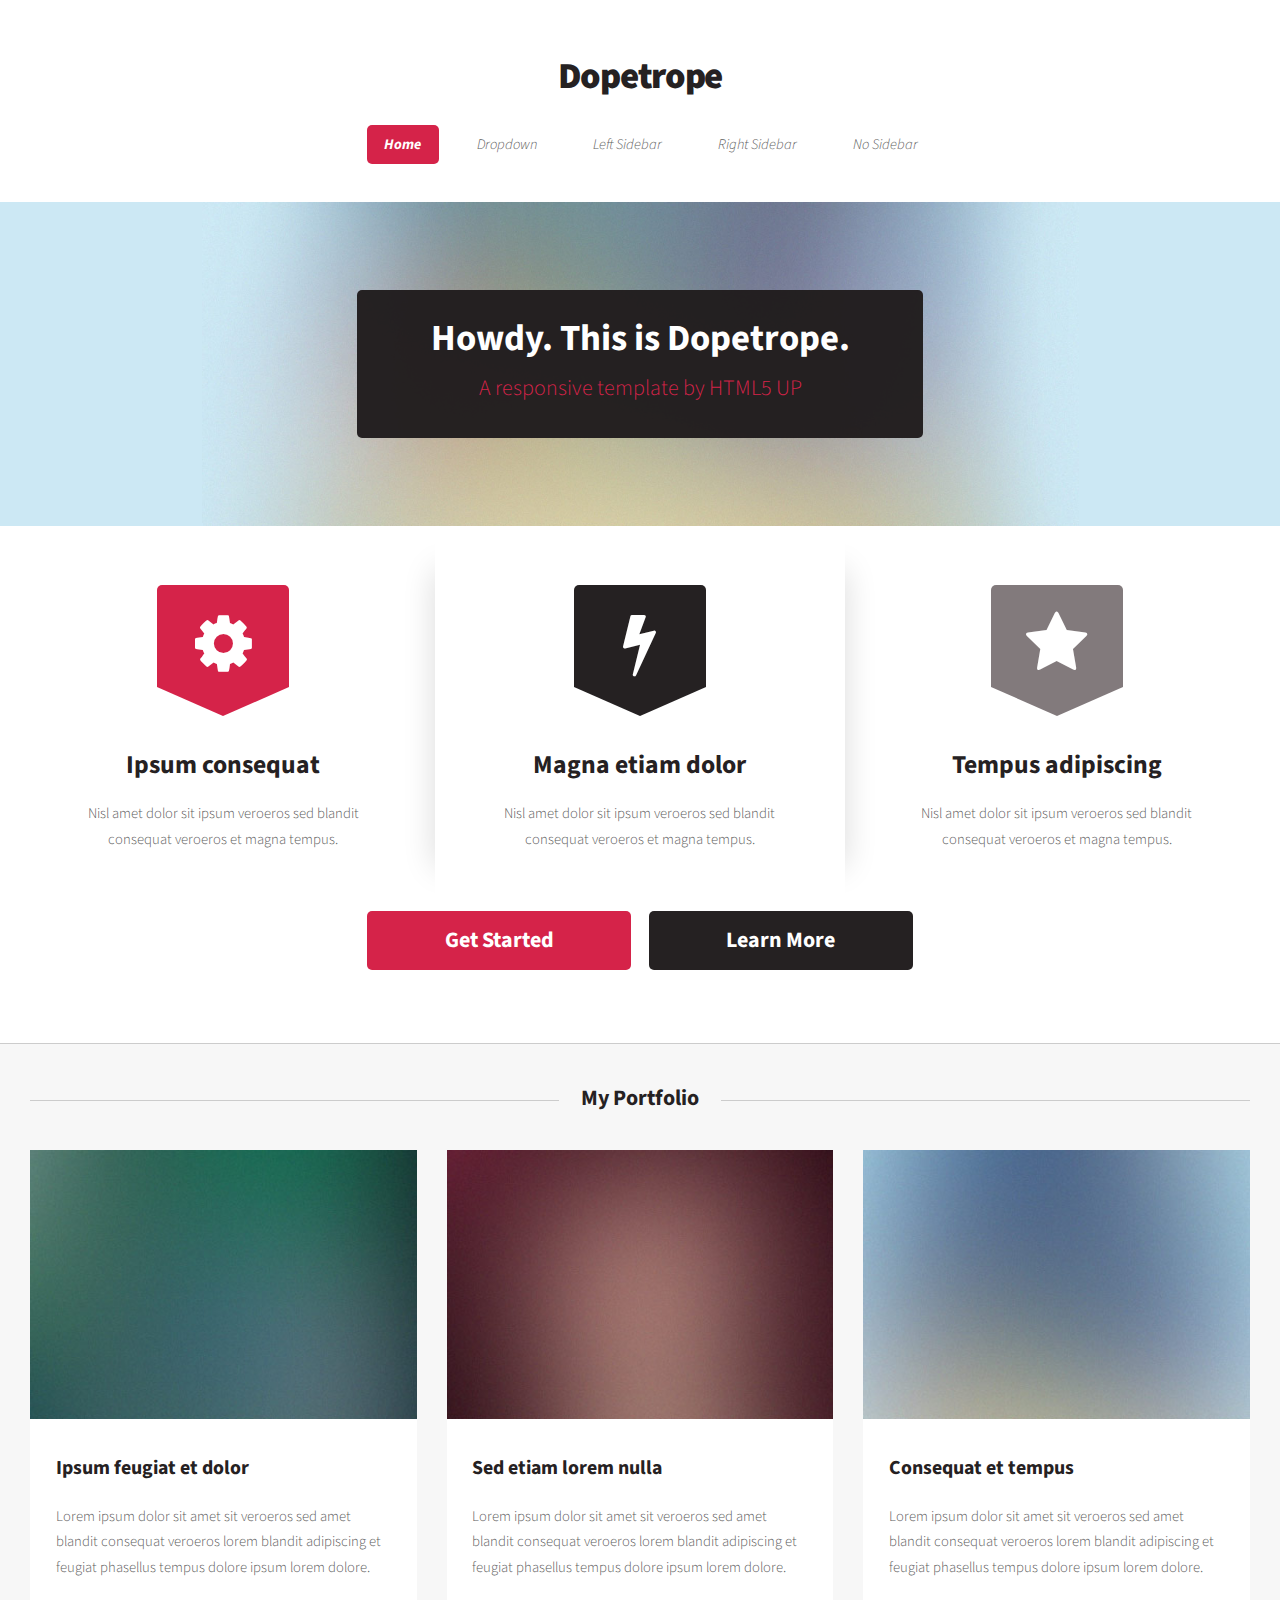
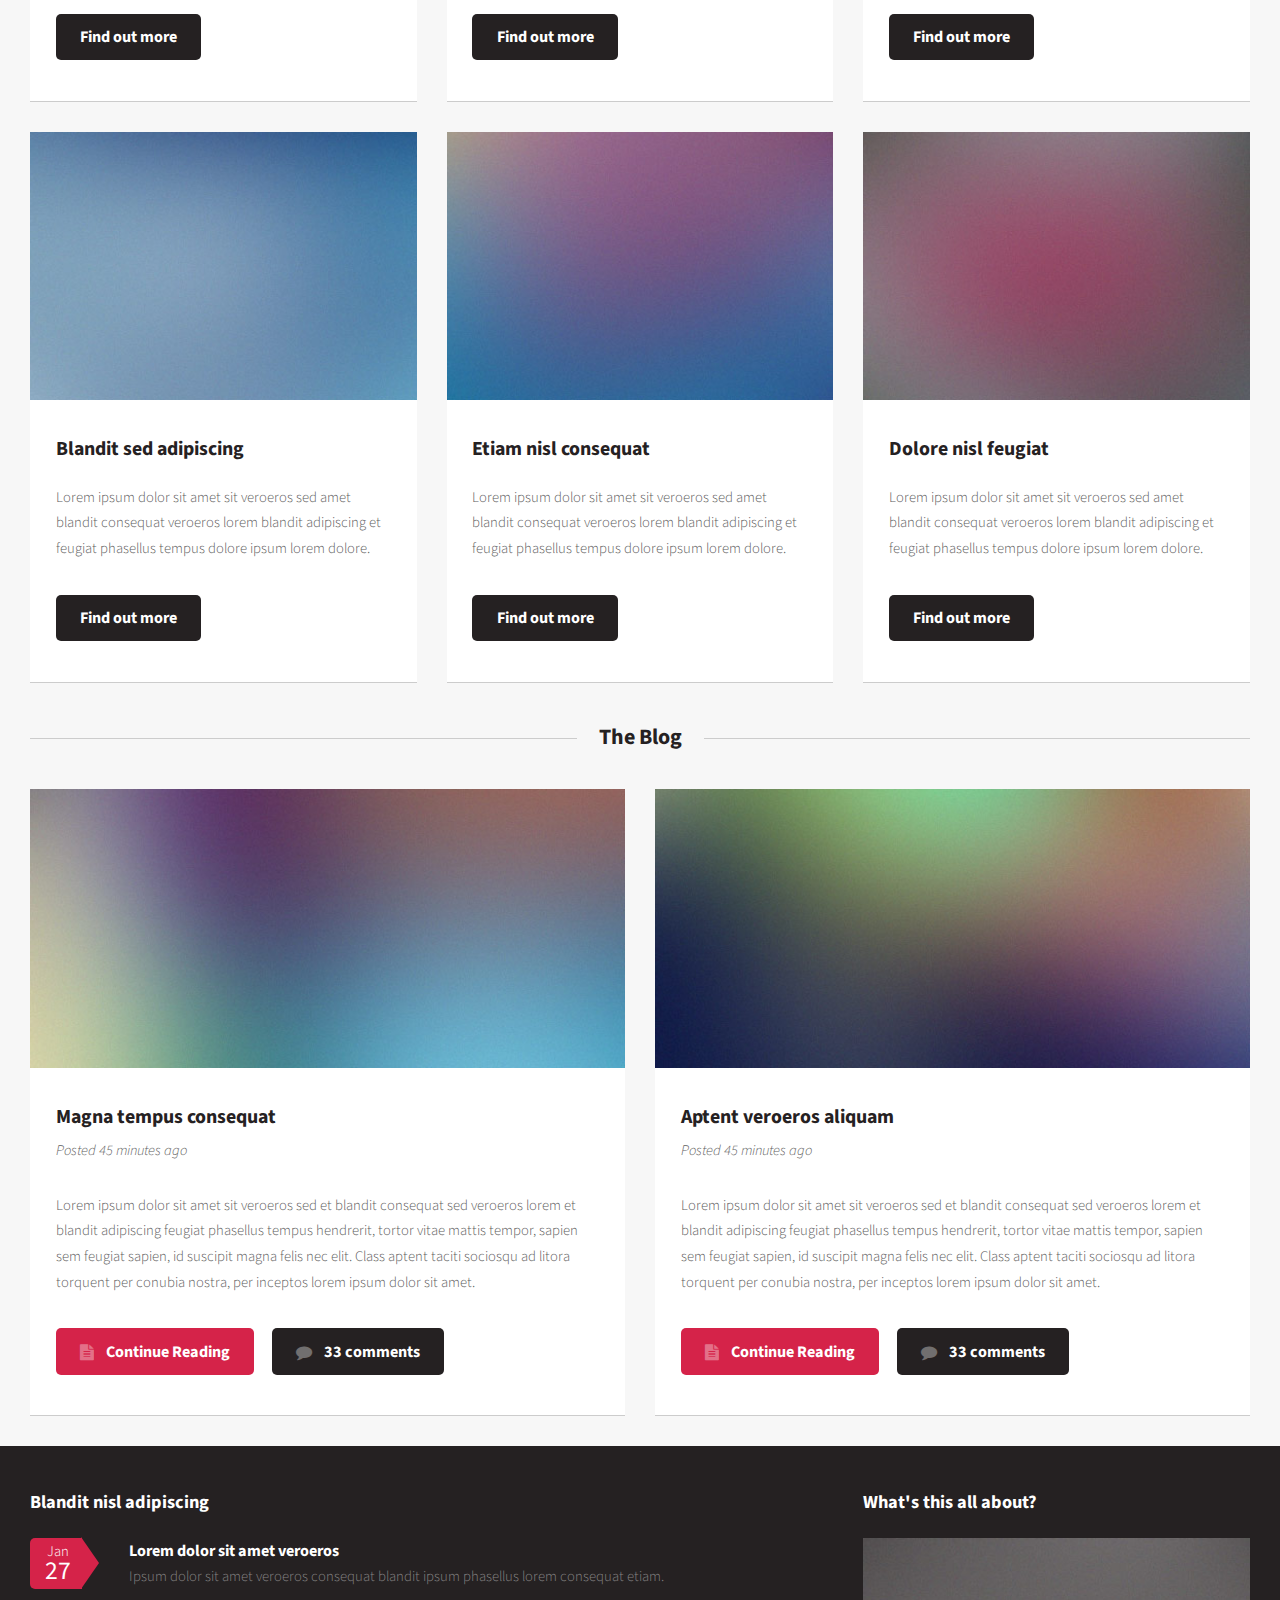
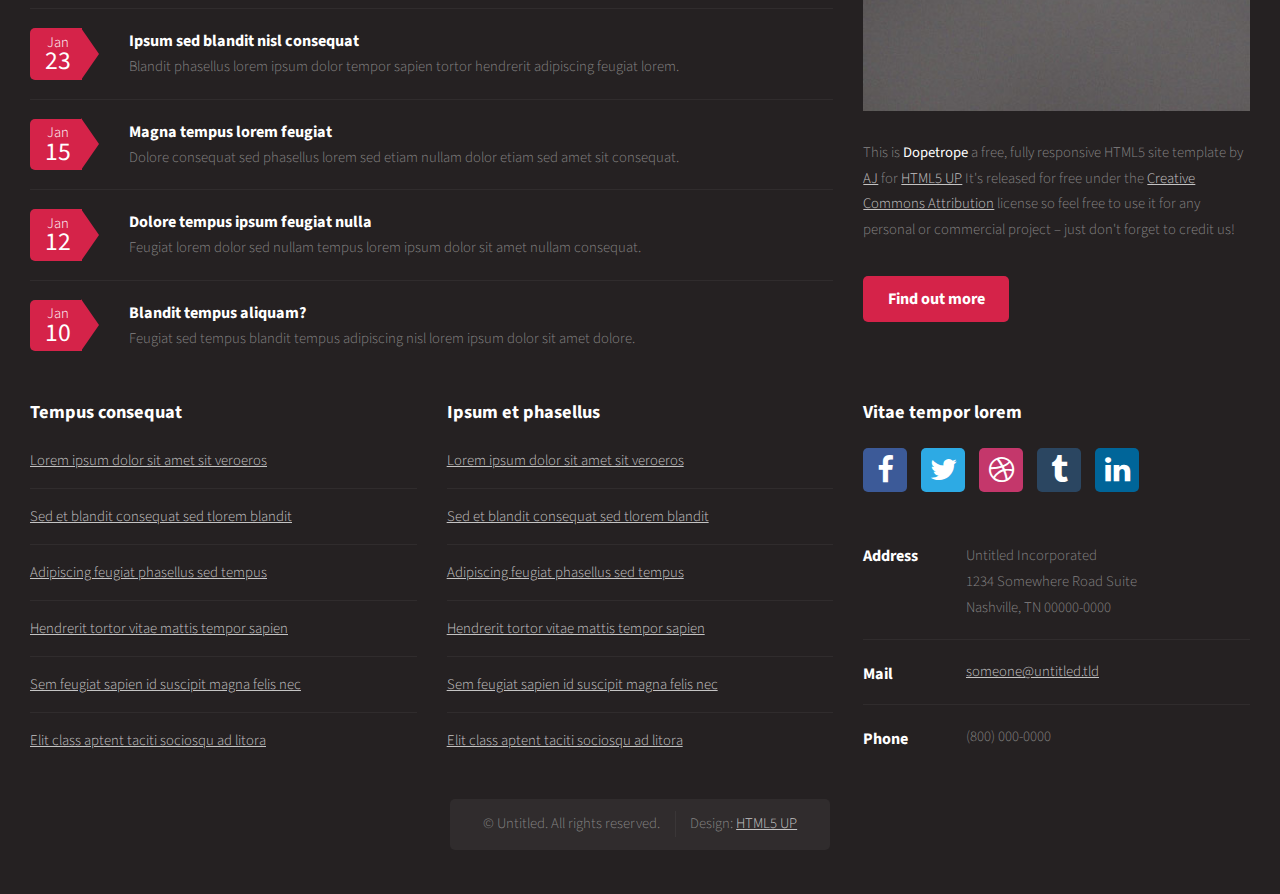
==== portfolio/index.html @ 40726b8a "Added Template from HTML5 UP" ====
<!DOCTYPE HTML>
<!--
	Dopetrope by HTML5 UP
	html5up.net | @ajlkn
	Free for personal and commercial use under the CCA 3.0 license (html5up.net/license)
-->
<html>
	<head>
		<title>Dopetrope by HTML5 UP</title>
		<meta charset="utf-8" />
		<meta name="viewport" content="width=device-width, initial-scale=1, user-scalable=no" />
		<link rel="stylesheet" href="assets/css/main.css" />
	</head>
	<body class="homepage is-preload">
		<div id="page-wrapper">

			<!-- Header -->
				<section id="header">

					<!-- Logo -->
						<h1><a href="index.html">Dopetrope</a></h1>

					<!-- Nav -->
						<nav id="nav">
							<ul>
								<li class="current"><a href="index.html">Home</a></li>
								<li>
									<a href="#">Dropdown</a>
									<ul>
										<li><a href="#">Lorem ipsum dolor</a></li>
										<li><a href="#">Magna phasellus</a></li>
										<li><a href="#">Etiam dolore nisl</a></li>
										<li>
											<a href="#">Phasellus consequat</a>
											<ul>
												<li><a href="#">Magna phasellus</a></li>
												<li><a href="#">Etiam dolore nisl</a></li>
												<li><a href="#">Veroeros feugiat</a></li>
												<li><a href="#">Nisl sed aliquam</a></li>
												<li><a href="#">Dolore adipiscing</a></li>
											</ul>
										</li>
										<li><a href="#">Veroeros feugiat</a></li>
									</ul>
								</li>
								<li><a href="left-sidebar.html">Left Sidebar</a></li>
								<li><a href="right-sidebar.html">Right Sidebar</a></li>
								<li><a href="no-sidebar.html">No Sidebar</a></li>
							</ul>
						</nav>

					<!-- Banner -->
						<section id="banner">
							<header>
								<h2>Howdy. This is Dopetrope.</h2>
								<p>A responsive template by HTML5 UP</p>
							</header>
						</section>

					<!-- Intro -->
						<section id="intro" class="container">
							<div class="row">
								<div class="col-4 col-12-medium">
									<section class="first">
										<i class="icon featured fa-cog"></i>
										<header>
											<h2>Ipsum consequat</h2>
										</header>
										<p>Nisl amet dolor sit ipsum veroeros sed blandit consequat veroeros et magna tempus.</p>
									</section>
								</div>
								<div class="col-4 col-12-medium">
									<section class="middle">
										<i class="icon featured alt fa-flash"></i>
										<header>
											<h2>Magna etiam dolor</h2>
										</header>
										<p>Nisl amet dolor sit ipsum veroeros sed blandit consequat veroeros et magna tempus.</p>
									</section>
								</div>
								<div class="col-4 col-12-medium">
									<section class="last">
										<i class="icon featured alt2 fa-star"></i>
										<header>
											<h2>Tempus adipiscing</h2>
										</header>
										<p>Nisl amet dolor sit ipsum veroeros sed blandit consequat veroeros et magna tempus.</p>
									</section>
								</div>
							</div>
							<footer>
								<ul class="actions">
									<li><a href="#" class="button large">Get Started</a></li>
									<li><a href="#" class="button alt large">Learn More</a></li>
								</ul>
							</footer>
						</section>

				</section>

			<!-- Main -->
				<section id="main">
					<div class="container">
						<div class="row">
							<div class="col-12">

								<!-- Portfolio -->
									<section>
										<header class="major">
											<h2>My Portfolio</h2>
										</header>
										<div class="row">
											<div class="col-4 col-6-medium col-12-small">
												<section class="box">
													<a href="#" class="image featured"><img src="images/pic02.jpg" alt="" /></a>
													<header>
														<h3>Ipsum feugiat et dolor</h3>
													</header>
													<p>Lorem ipsum dolor sit amet sit veroeros sed amet blandit consequat veroeros lorem blandit  adipiscing et feugiat phasellus tempus dolore ipsum lorem dolore.</p>
													<footer>
														<ul class="actions">
															<li><a href="#" class="button alt">Find out more</a></li>
														</ul>
													</footer>
												</section>
											</div>
											<div class="col-4 col-6-medium col-12-small">
												<section class="box">
													<a href="#" class="image featured"><img src="images/pic03.jpg" alt="" /></a>
													<header>
														<h3>Sed etiam lorem nulla</h3>
													</header>
													<p>Lorem ipsum dolor sit amet sit veroeros sed amet blandit consequat veroeros lorem blandit  adipiscing et feugiat phasellus tempus dolore ipsum lorem dolore.</p>
													<footer>
														<ul class="actions">
															<li><a href="#" class="button alt">Find out more</a></li>
														</ul>
													</footer>
												</section>
											</div>
											<div class="col-4 col-6-medium col-12-small">
												<section class="box">
													<a href="#" class="image featured"><img src="images/pic04.jpg" alt="" /></a>
													<header>
														<h3>Consequat et tempus</h3>
													</header>
													<p>Lorem ipsum dolor sit amet sit veroeros sed amet blandit consequat veroeros lorem blandit  adipiscing et feugiat phasellus tempus dolore ipsum lorem dolore.</p>
													<footer>
														<ul class="actions">
															<li><a href="#" class="button alt">Find out more</a></li>
														</ul>
													</footer>
												</section>
											</div>
											<div class="col-4 col-6-medium col-12-small">
												<section class="box">
													<a href="#" class="image featured"><img src="images/pic05.jpg" alt="" /></a>
													<header>
														<h3>Blandit sed adipiscing</h3>
													</header>
													<p>Lorem ipsum dolor sit amet sit veroeros sed amet blandit consequat veroeros lorem blandit  adipiscing et feugiat phasellus tempus dolore ipsum lorem dolore.</p>
													<footer>
														<ul class="actions">
															<li><a href="#" class="button alt">Find out more</a></li>
														</ul>
													</footer>
												</section>
											</div>
											<div class="col-4 col-6-medium col-12-small">
												<section class="box">
													<a href="#" class="image featured"><img src="images/pic06.jpg" alt="" /></a>
													<header>
														<h3>Etiam nisl consequat</h3>
													</header>
													<p>Lorem ipsum dolor sit amet sit veroeros sed amet blandit consequat veroeros lorem blandit  adipiscing et feugiat phasellus tempus dolore ipsum lorem dolore.</p>
													<footer>
														<ul class="actions">
															<li><a href="#" class="button alt">Find out more</a></li>
														</ul>
													</footer>
												</section>
											</div>
											<div class="col-4 col-6-medium col-12-small">
												<section class="box">
													<a href="#" class="image featured"><img src="images/pic07.jpg" alt="" /></a>
													<header>
														<h3>Dolore nisl feugiat</h3>
													</header>
													<p>Lorem ipsum dolor sit amet sit veroeros sed amet blandit consequat veroeros lorem blandit  adipiscing et feugiat phasellus tempus dolore ipsum lorem dolore.</p>
													<footer>
														<ul class="actions">
															<li><a href="#" class="button alt">Find out more</a></li>
														</ul>
													</footer>
												</section>
											</div>
										</div>
									</section>

							</div>
							<div class="col-12">

								<!-- Blog -->
									<section>
										<header class="major">
											<h2>The Blog</h2>
										</header>
										<div class="row">
											<div class="col-6 col-12-small">
												<section class="box">
													<a href="#" class="image featured"><img src="images/pic08.jpg" alt="" /></a>
													<header>
														<h3>Magna tempus consequat</h3>
														<p>Posted 45 minutes ago</p>
													</header>
													<p>Lorem ipsum dolor sit amet sit veroeros sed et blandit consequat sed veroeros lorem et blandit  adipiscing feugiat phasellus tempus hendrerit, tortor vitae mattis tempor, sapien sem feugiat sapien, id suscipit magna felis nec elit. Class aptent taciti sociosqu ad litora torquent per conubia nostra, per inceptos lorem ipsum dolor sit amet.</p>
													<footer>
														<ul class="actions">
															<li><a href="#" class="button icon fa-file-text">Continue Reading</a></li>
															<li><a href="#" class="button alt icon fa-comment">33 comments</a></li>
														</ul>
													</footer>
												</section>
											</div>
											<div class="col-6 col-12-small">
												<section class="box">
													<a href="#" class="image featured"><img src="images/pic09.jpg" alt="" /></a>
													<header>
														<h3>Aptent veroeros aliquam</h3>
														<p>Posted 45 minutes ago</p>
													</header>
													<p>Lorem ipsum dolor sit amet sit veroeros sed et blandit consequat sed veroeros lorem et blandit  adipiscing feugiat phasellus tempus hendrerit, tortor vitae mattis tempor, sapien sem feugiat sapien, id suscipit magna felis nec elit. Class aptent taciti sociosqu ad litora torquent per conubia nostra, per inceptos lorem ipsum dolor sit amet.</p>
													<footer>
														<ul class="actions">
															<li><a href="#" class="button icon fa-file-text">Continue Reading</a></li>
															<li><a href="#" class="button alt icon fa-comment">33 comments</a></li>
														</ul>
													</footer>
												</section>
											</div>
										</div>
									</section>

							</div>
						</div>
					</div>
				</section>

			<!-- Footer -->
				<section id="footer">
					<div class="container">
						<div class="row">
							<div class="col-8 col-12-medium">
								<section>
									<header>
										<h2>Blandit nisl adipiscing</h2>
									</header>
									<ul class="dates">
										<li>
											<span class="date">Jan <strong>27</strong></span>
											<h3><a href="#">Lorem dolor sit amet veroeros</a></h3>
											<p>Ipsum dolor sit amet veroeros consequat blandit ipsum phasellus lorem consequat etiam.</p>
										</li>
										<li>
											<span class="date">Jan <strong>23</strong></span>
											<h3><a href="#">Ipsum sed blandit nisl consequat</a></h3>
											<p>Blandit phasellus lorem ipsum dolor tempor sapien tortor hendrerit adipiscing feugiat lorem.</p>
										</li>
										<li>
											<span class="date">Jan <strong>15</strong></span>
											<h3><a href="#">Magna tempus lorem feugiat</a></h3>
											<p>Dolore consequat sed phasellus lorem sed etiam nullam dolor etiam sed amet sit consequat.</p>
										</li>
										<li>
											<span class="date">Jan <strong>12</strong></span>
											<h3><a href="#">Dolore tempus ipsum feugiat nulla</a></h3>
											<p>Feugiat lorem dolor sed nullam tempus lorem ipsum dolor sit amet nullam consequat.</p>
										</li>
										<li>
											<span class="date">Jan <strong>10</strong></span>
											<h3><a href="#">Blandit tempus aliquam?</a></h3>
											<p>Feugiat sed tempus blandit tempus adipiscing nisl lorem ipsum dolor sit amet dolore.</p>
										</li>
									</ul>
								</section>
							</div>
							<div class="col-4 col-12-medium">
								<section>
									<header>
										<h2>What's this all about?</h2>
									</header>
									<a href="#" class="image featured"><img src="images/pic10.jpg" alt="" /></a>
									<p>
										This is <strong>Dopetrope</strong> a free, fully responsive HTML5 site template by
										<a href="http://twitter.com/ajlkn">AJ</a> for <a href="http://html5up.net/">HTML5 UP</a> It's released for free under
										the <a href="http://html5up.net/license/">Creative Commons Attribution</a> license so feel free to use it for any personal or commercial project &ndash; just don't forget to credit us!
									</p>
									<footer>
										<ul class="actions">
											<li><a href="#" class="button">Find out more</a></li>
										</ul>
									</footer>
								</section>
							</div>
							<div class="col-4 col-6-medium col-12-small">
								<section>
									<header>
										<h2>Tempus consequat</h2>
									</header>
									<ul class="divided">
										<li><a href="#">Lorem ipsum dolor sit amet sit veroeros</a></li>
										<li><a href="#">Sed et blandit consequat sed tlorem blandit</a></li>
										<li><a href="#">Adipiscing feugiat phasellus sed tempus</a></li>
										<li><a href="#">Hendrerit tortor vitae mattis tempor sapien</a></li>
										<li><a href="#">Sem feugiat sapien id suscipit magna felis nec</a></li>
										<li><a href="#">Elit class aptent taciti sociosqu ad litora</a></li>
									</ul>
								</section>
							</div>
							<div class="col-4 col-6-medium col-12-small">
								<section>
									<header>
										<h2>Ipsum et phasellus</h2>
									</header>
									<ul class="divided">
										<li><a href="#">Lorem ipsum dolor sit amet sit veroeros</a></li>
										<li><a href="#">Sed et blandit consequat sed tlorem blandit</a></li>
										<li><a href="#">Adipiscing feugiat phasellus sed tempus</a></li>
										<li><a href="#">Hendrerit tortor vitae mattis tempor sapien</a></li>
										<li><a href="#">Sem feugiat sapien id suscipit magna felis nec</a></li>
										<li><a href="#">Elit class aptent taciti sociosqu ad litora</a></li>
									</ul>
								</section>
							</div>
							<div class="col-4 col-12-medium">
								<section>
									<header>
										<h2>Vitae tempor lorem</h2>
									</header>
									<ul class="social">
										<li><a class="icon fa-facebook" href="#"><span class="label">Facebook</span></a></li>
										<li><a class="icon fa-twitter" href="#"><span class="label">Twitter</span></a></li>
										<li><a class="icon fa-dribbble" href="#"><span class="label">Dribbble</span></a></li>
										<li><a class="icon fa-tumblr" href="#"><span class="label">Tumblr</span></a></li>
										<li><a class="icon fa-linkedin" href="#"><span class="label">LinkedIn</span></a></li>
									</ul>
									<ul class="contact">
										<li>
											<h3>Address</h3>
											<p>
												Untitled Incorporated<br />
												1234 Somewhere Road Suite<br />
												Nashville, TN 00000-0000
											</p>
										</li>
										<li>
											<h3>Mail</h3>
											<p><a href="#">someone@untitled.tld</a></p>
										</li>
										<li>
											<h3>Phone</h3>
											<p>(800) 000-0000</p>
										</li>
									</ul>
								</section>
							</div>
							<div class="col-12">

								<!-- Copyright -->
									<div id="copyright">
										<ul class="links">
											<li>&copy; Untitled. All rights reserved.</li><li>Design: <a href="http://html5up.net">HTML5 UP</a></li>
										</ul>
									</div>

							</div>
						</div>
					</div>
				</section>

		</div>

		<!-- Scripts -->
			<script src="assets/js/jquery.min.js"></script>
			<script src="assets/js/jquery.dropotron.min.js"></script>
			<script src="assets/js/browser.min.js"></script>
			<script src="assets/js/breakpoints.min.js"></script>
			<script src="assets/js/util.js"></script>
			<script src="assets/js/main.js"></script>

	</body>
</html>
---- portfolio/assets/css/main.css ----
@import url("font-awesome.min.css");
@import url("https://fonts.googleapis.com/css?family=Source+Sans+Pro:300,400,700,900,300italic");

/*
	Dopetrope by HTML5 UP
	html5up.net | @ajlkn
	Free for personal and commercial use under the CCA 3.0 license (html5up.net/license)
*/

html, body, div, span, applet, object,
iframe, h1, h2, h3, h4, h5, h6, p, blockquote,
pre, a, abbr, acronym, address, big, cite,
code, del, dfn, em, img, ins, kbd, q, s, samp,
small, strike, strong, sub, sup, tt, var, b,
u, i, center, dl, dt, dd, ol, ul, li, fieldset,
form, label, legend, table, caption, tbody,
tfoot, thead, tr, th, td, article, aside,
canvas, details, embed, figure, figcaption,
footer, header, hgroup, menu, nav, output, ruby,
section, summary, time, mark, audio, video {
	margin: 0;
	padding: 0;
	border: 0;
	font-size: 100%;
	font: inherit;
	vertical-align: baseline;}

article, aside, details, figcaption, figure,
footer, header, hgroup, menu, nav, section {
	display: block;}

body {
	line-height: 1;
}

ol, ul {
	list-style: none;
}

blockquote, q {
	quotes: none;
}

	blockquote:before, blockquote:after, q:before, q:after {
		content: '';
		content: none;
	}

table {
	border-collapse: collapse;
	border-spacing: 0;
}

body {
	-webkit-text-size-adjust: none;
}

mark {
	background-color: transparent;
	color: inherit;
}

input::-moz-focus-inner {
	border: 0;
	padding: 0;
}

input, select, textarea {
	-moz-appearance: none;
	-webkit-appearance: none;
	-ms-appearance: none;
	appearance: none;
}

/* Basic */

	html {
		box-sizing: border-box;
	}

	*, *:before, *:after {
		box-sizing: inherit;
	}

	body {
		background: #252122;
		background-image: url("images/bg02.png");
	}

		body.is-preload *, body.is-preload *:before, body.is-preload *:after {
			-moz-animation: none !important;
			-webkit-animation: none !important;
			-ms-animation: none !important;
			animation: none !important;
			-moz-transition: none !important;
			-webkit-transition: none !important;
			-ms-transition: none !important;
			transition: none !important;
		}

	body, input, textarea, select {
		font-family: 'Source Sans Pro';
		font-weight: 300;
		color: #5d5d5d;
		font-size: 14pt;
		line-height: 1.75em;
	}

	strong, b {
		color: #252122;
		font-weight: 400;
	}

	i, em {
		font-style: italic;
	}

	sub {
		position: relative;
		top: 0.5em;
		font-size: 0.8em;
	}

	sup {
		position: relative;
		top: -0.5em;
		font-size: 0.8em;
	}

	blockquote {
		border-left: solid 0.75em #dddddd;
		padding: 1em 0 1em 1.5em;
		font-style: italic;
	}

	h1, h2, h3, h4, h5, h6 {
		color: #252122;
		font-weight: 700;
	}

	h1 a, h2 a, h3 a, h4 a, h5 a, h6 a {
		color: inherit;
		text-decoration: none;
	}

	h2 {
		font-size: 1.5em;
	}

	h3 {
		font-size: 1.35em;
	}

	a {
		color: #d52349;
		text-decoration: underline;
	}

		a:hover {
			text-decoration: none;
		}

	br.clear {
		clear: both;
	}

	hr {
		border: 0;
		border-top: solid 1px #dddddd;
		height: 1px;
		margin: 2em 0 2em 0;
	}

	p, ul, ol, dl, table {
		margin-bottom: 2em;
	}

/* Container */

	.container {
		margin: 0 auto;
		max-width: 100%;
		width: 70em;
	}

		@media screen and (max-width: 1680px) {

			.container {
				width: 70em;
			}

		}

		@media screen and (max-width: 1280px) {

			.container {
				width: calc(100% - 60px);
			}

		}

		@media screen and (max-width: 980px) {

			.container {
				width: calc(100% - 80px);
			}

		}

		@media screen and (max-width: 736px) {

			.container {
				width: calc(100% - 40px);
			}

		}

/* Row */

	.row {
		display: flex;
		flex-wrap: wrap;
		box-sizing: border-box;
		align-items: stretch;
	}

		.row > * {
			box-sizing: border-box;
		}

		.row.gtr-uniform > * > :last-child {
			margin-bottom: 0;
		}

		.row.aln-left {
			justify-content: flex-start;
		}

		.row.aln-center {
			justify-content: center;
		}

		.row.aln-right {
			justify-content: flex-end;
		}

		.row.aln-top {
			align-items: flex-start;
		}

		.row.aln-middle {
			align-items: center;
		}

		.row.aln-bottom {
			align-items: flex-end;
		}

		.row > .imp {
			order: -1;
		}

		.row > .col-1 {
			width: 8.3333333333%;
		}

		.row > .off-1 {
			margin-left: 8.3333333333%;
		}

		.row > .col-2 {
			width: 16.6666666667%;
		}

		.row > .off-2 {
			margin-left: 16.6666666667%;
		}

		.row > .col-3 {
			width: 25%;
		}

		.row > .off-3 {
			margin-left: 25%;
		}

		.row > .col-4 {
			width: 33.3333333333%;
		}

		.row > .off-4 {
			margin-left: 33.3333333333%;
		}

		.row > .col-5 {
			width: 41.6666666667%;
		}

		.row > .off-5 {
			margin-left: 41.6666666667%;
		}

		.row > .col-6 {
			width: 50%;
		}

		.row > .off-6 {
			margin-left: 50%;
		}

		.row > .col-7 {
			width: 58.3333333333%;
		}

		.row > .off-7 {
			margin-left: 58.3333333333%;
		}

		.row > .col-8 {
			width: 66.6666666667%;
		}

		.row > .off-8 {
			margin-left: 66.6666666667%;
		}

		.row > .col-9 {
			width: 75%;
		}

		.row > .off-9 {
			margin-left: 75%;
		}

		.row > .col-10 {
			width: 83.3333333333%;
		}

		.row > .off-10 {
			margin-left: 83.3333333333%;
		}

		.row > .col-11 {
			width: 91.6666666667%;
		}

		.row > .off-11 {
			margin-left: 91.6666666667%;
		}

		.row > .col-12 {
			width: 100%;
		}

		.row > .off-12 {
			margin-left: 100%;
		}

		.row.gtr-0 {
			margin-top: 0px;
			margin-left: 0px;
		}

			.row.gtr-0 > * {
				padding: 0px 0 0 0px;
			}

			.row.gtr-0.gtr-uniform {
				margin-top: 0px;
			}

				.row.gtr-0.gtr-uniform > * {
					padding-top: 0px;
				}

		.row.gtr-25 {
			margin-top: -12.5px;
			margin-left: -12.5px;
		}

			.row.gtr-25 > * {
				padding: 12.5px 0 0 12.5px;
			}

			.row.gtr-25.gtr-uniform {
				margin-top: -12.5px;
			}

				.row.gtr-25.gtr-uniform > * {
					padding-top: 12.5px;
				}

		.row.gtr-50 {
			margin-top: -25px;
			margin-left: -25px;
		}

			.row.gtr-50 > * {
				padding: 25px 0 0 25px;
			}

			.row.gtr-50.gtr-uniform {
				margin-top: -25px;
			}

				.row.gtr-50.gtr-uniform > * {
					padding-top: 25px;
				}

		.row {
			margin-top: -50px;
			margin-left: -50px;
		}

			.row > * {
				padding: 50px 0 0 50px;
			}

			.row.gtr-uniform {
				margin-top: -50px;
			}

				.row.gtr-uniform > * {
					padding-top: 50px;
				}

		.row.gtr-150 {
			margin-top: -75px;
			margin-left: -75px;
		}

			.row.gtr-150 > * {
				padding: 75px 0 0 75px;
			}

			.row.gtr-150.gtr-uniform {
				margin-top: -75px;
			}

				.row.gtr-150.gtr-uniform > * {
					padding-top: 75px;
				}

		.row.gtr-200 {
			margin-top: -100px;
			margin-left: -100px;
		}

			.row.gtr-200 > * {
				padding: 100px 0 0 100px;
			}

			.row.gtr-200.gtr-uniform {
				margin-top: -100px;
			}

				.row.gtr-200.gtr-uniform > * {
					padding-top: 100px;
				}

		@media screen and (max-width: 1680px) {

			.row {
				display: flex;
				flex-wrap: wrap;
				box-sizing: border-box;
				align-items: stretch;
			}

				.row > * {
					box-sizing: border-box;
				}

				.row.gtr-uniform > * > :last-child {
					margin-bottom: 0;
				}

				.row.aln-left {
					justify-content: flex-start;
				}

				.row.aln-center {
					justify-content: center;
				}

				.row.aln-right {
					justify-content: flex-end;
				}

				.row.aln-top {
					align-items: flex-start;
				}

				.row.aln-middle {
					align-items: center;
				}

				.row.aln-bottom {
					align-items: flex-end;
				}

				.row > .imp-xlarge {
					order: -1;
				}

				.row > .col-1-xlarge {
					width: 8.3333333333%;
				}

				.row > .off-1-xlarge {
					margin-left: 8.3333333333%;
				}

				.row > .col-2-xlarge {
					width: 16.6666666667%;
				}

				.row > .off-2-xlarge {
					margin-left: 16.6666666667%;
				}

				.row > .col-3-xlarge {
					width: 25%;
				}

				.row > .off-3-xlarge {
					margin-left: 25%;
				}

				.row > .col-4-xlarge {
					width: 33.3333333333%;
				}

				.row > .off-4-xlarge {
					margin-left: 33.3333333333%;
				}

				.row > .col-5-xlarge {
					width: 41.6666666667%;
				}

				.row > .off-5-xlarge {
					margin-left: 41.6666666667%;
				}

				.row > .col-6-xlarge {
					width: 50%;
				}

				.row > .off-6-xlarge {
					margin-left: 50%;
				}

				.row > .col-7-xlarge {
					width: 58.3333333333%;
				}

				.row > .off-7-xlarge {
					margin-left: 58.3333333333%;
				}

				.row > .col-8-xlarge {
					width: 66.6666666667%;
				}

				.row > .off-8-xlarge {
					margin-left: 66.6666666667%;
				}

				.row > .col-9-xlarge {
					width: 75%;
				}

				.row > .off-9-xlarge {
					margin-left: 75%;
				}

				.row > .col-10-xlarge {
					width: 83.3333333333%;
				}

				.row > .off-10-xlarge {
					margin-left: 83.3333333333%;
				}

				.row > .col-11-xlarge {
					width: 91.6666666667%;
				}

				.row > .off-11-xlarge {
					margin-left: 91.6666666667%;
				}

				.row > .col-12-xlarge {
					width: 100%;
				}

				.row > .off-12-xlarge {
					margin-left: 100%;
				}

				.row.gtr-0 {
					margin-top: 0px;
					margin-left: 0px;
				}

					.row.gtr-0 > * {
						padding: 0px 0 0 0px;
					}

					.row.gtr-0.gtr-uniform {
						margin-top: 0px;
					}

						.row.gtr-0.gtr-uniform > * {
							padding-top: 0px;
						}

				.row.gtr-25 {
					margin-top: -12.5px;
					margin-left: -12.5px;
				}

					.row.gtr-25 > * {
						padding: 12.5px 0 0 12.5px;
					}

					.row.gtr-25.gtr-uniform {
						margin-top: -12.5px;
					}

						.row.gtr-25.gtr-uniform > * {
							padding-top: 12.5px;
						}

				.row.gtr-50 {
					margin-top: -25px;
					margin-left: -25px;
				}

					.row.gtr-50 > * {
						padding: 25px 0 0 25px;
					}

					.row.gtr-50.gtr-uniform {
						margin-top: -25px;
					}

						.row.gtr-50.gtr-uniform > * {
							padding-top: 25px;
						}

				.row {
					margin-top: -50px;
					margin-left: -50px;
				}

					.row > * {
						padding: 50px 0 0 50px;
					}

					.row.gtr-uniform {
						margin-top: -50px;
					}

						.row.gtr-uniform > * {
							padding-top: 50px;
						}

				.row.gtr-150 {
					margin-top: -75px;
					margin-left: -75px;
				}

					.row.gtr-150 > * {
						padding: 75px 0 0 75px;
					}

					.row.gtr-150.gtr-uniform {
						margin-top: -75px;
					}

						.row.gtr-150.gtr-uniform > * {
							padding-top: 75px;
						}

				.row.gtr-200 {
					margin-top: -100px;
					margin-left: -100px;
				}

					.row.gtr-200 > * {
						padding: 100px 0 0 100px;
					}

					.row.gtr-200.gtr-uniform {
						margin-top: -100px;
					}

						.row.gtr-200.gtr-uniform > * {
							padding-top: 100px;
						}

		}

		@media screen and (max-width: 1280px) {

			.row {
				display: flex;
				flex-wrap: wrap;
				box-sizing: border-box;
				align-items: stretch;
			}

				.row > * {
					box-sizing: border-box;
				}

				.row.gtr-uniform > * > :last-child {
					margin-bottom: 0;
				}

				.row.aln-left {
					justify-content: flex-start;
				}

				.row.aln-center {
					justify-content: center;
				}

				.row.aln-right {
					justify-content: flex-end;
				}

				.row.aln-top {
					align-items: flex-start;
				}

				.row.aln-middle {
					align-items: center;
				}

				.row.aln-bottom {
					align-items: flex-end;
				}

				.row > .imp-large {
					order: -1;
				}

				.row > .col-1-large {
					width: 8.3333333333%;
				}

				.row > .off-1-large {
					margin-left: 8.3333333333%;
				}

				.row > .col-2-large {
					width: 16.6666666667%;
				}

				.row > .off-2-large {
					margin-left: 16.6666666667%;
				}

				.row > .col-3-large {
					width: 25%;
				}

				.row > .off-3-large {
					margin-left: 25%;
				}

				.row > .col-4-large {
					width: 33.3333333333%;
				}

				.row > .off-4-large {
					margin-left: 33.3333333333%;
				}

				.row > .col-5-large {
					width: 41.6666666667%;
				}

				.row > .off-5-large {
					margin-left: 41.6666666667%;
				}

				.row > .col-6-large {
					width: 50%;
				}

				.row > .off-6-large {
					margin-left: 50%;
				}

				.row > .col-7-large {
					width: 58.3333333333%;
				}

				.row > .off-7-large {
					margin-left: 58.3333333333%;
				}

				.row > .col-8-large {
					width: 66.6666666667%;
				}

				.row > .off-8-large {
					margin-left: 66.6666666667%;
				}

				.row > .col-9-large {
					width: 75%;
				}

				.row > .off-9-large {
					margin-left: 75%;
				}

				.row > .col-10-large {
					width: 83.3333333333%;
				}

				.row > .off-10-large {
					margin-left: 83.3333333333%;
				}

				.row > .col-11-large {
					width: 91.6666666667%;
				}

				.row > .off-11-large {
					margin-left: 91.6666666667%;
				}

				.row > .col-12-large {
					width: 100%;
				}

				.row > .off-12-large {
					margin-left: 100%;
				}

				.row.gtr-0 {
					margin-top: 0px;
					margin-left: 0px;
				}

					.row.gtr-0 > * {
						padding: 0px 0 0 0px;
					}

					.row.gtr-0.gtr-uniform {
						margin-top: 0px;
					}

						.row.gtr-0.gtr-uniform > * {
							padding-top: 0px;
						}

				.row.gtr-25 {
					margin-top: -7.5px;
					margin-left: -7.5px;
				}

					.row.gtr-25 > * {
						padding: 7.5px 0 0 7.5px;
					}

					.row.gtr-25.gtr-uniform {
						margin-top: -7.5px;
					}

						.row.gtr-25.gtr-uniform > * {
							padding-top: 7.5px;
						}

				.row.gtr-50 {
					margin-top: -15px;
					margin-left: -15px;
				}

					.row.gtr-50 > * {
						padding: 15px 0 0 15px;
					}

					.row.gtr-50.gtr-uniform {
						margin-top: -15px;
					}

						.row.gtr-50.gtr-uniform > * {
							padding-top: 15px;
						}

				.row {
					margin-top: -30px;
					margin-left: -30px;
				}

					.row > * {
						padding: 30px 0 0 30px;
					}

					.row.gtr-uniform {
						margin-top: -30px;
					}

						.row.gtr-uniform > * {
							padding-top: 30px;
						}

				.row.gtr-150 {
					margin-top: -45px;
					margin-left: -45px;
				}

					.row.gtr-150 > * {
						padding: 45px 0 0 45px;
					}

					.row.gtr-150.gtr-uniform {
						margin-top: -45px;
					}

						.row.gtr-150.gtr-uniform > * {
							padding-top: 45px;
						}

				.row.gtr-200 {
					margin-top: -60px;
					margin-left: -60px;
				}

					.row.gtr-200 > * {
						padding: 60px 0 0 60px;
					}

					.row.gtr-200.gtr-uniform {
						margin-top: -60px;
					}

						.row.gtr-200.gtr-uniform > * {
							padding-top: 60px;
						}

		}

		@media screen and (max-width: 980px) {

			.row {
				display: flex;
				flex-wrap: wrap;
				box-sizing: border-box;
				align-items: stretch;
			}

				.row > * {
					box-sizing: border-box;
				}

				.row.gtr-uniform > * > :last-child {
					margin-bottom: 0;
				}

				.row.aln-left {
					justify-content: flex-start;
				}

				.row.aln-center {
					justify-content: center;
				}

				.row.aln-right {
					justify-content: flex-end;
				}

				.row.aln-top {
					align-items: flex-start;
				}

				.row.aln-middle {
					align-items: center;
				}

				.row.aln-bottom {
					align-items: flex-end;
				}

				.row > .imp-medium {
					order: -1;
				}

				.row > .col-1-medium {
					width: 8.3333333333%;
				}

				.row > .off-1-medium {
					margin-left: 8.3333333333%;
				}

				.row > .col-2-medium {
					width: 16.6666666667%;
				}

				.row > .off-2-medium {
					margin-left: 16.6666666667%;
				}

				.row > .col-3-medium {
					width: 25%;
				}

				.row > .off-3-medium {
					margin-left: 25%;
				}

				.row > .col-4-medium {
					width: 33.3333333333%;
				}

				.row > .off-4-medium {
					margin-left: 33.3333333333%;
				}

				.row > .col-5-medium {
					width: 41.6666666667%;
				}

				.row > .off-5-medium {
					margin-left: 41.6666666667%;
				}

				.row > .col-6-medium {
					width: 50%;
				}

				.row > .off-6-medium {
					margin-left: 50%;
				}

				.row > .col-7-medium {
					width: 58.3333333333%;
				}

				.row > .off-7-medium {
					margin-left: 58.3333333333%;
				}

				.row > .col-8-medium {
					width: 66.6666666667%;
				}

				.row > .off-8-medium {
					margin-left: 66.6666666667%;
				}

				.row > .col-9-medium {
					width: 75%;
				}

				.row > .off-9-medium {
					margin-left: 75%;
				}

				.row > .col-10-medium {
					width: 83.3333333333%;
				}

				.row > .off-10-medium {
					margin-left: 83.3333333333%;
				}

				.row > .col-11-medium {
					width: 91.6666666667%;
				}

				.row > .off-11-medium {
					margin-left: 91.6666666667%;
				}

				.row > .col-12-medium {
					width: 100%;
				}

				.row > .off-12-medium {
					margin-left: 100%;
				}

				.row.gtr-0 {
					margin-top: 0px;
					margin-left: 0px;
				}

					.row.gtr-0 > * {
						padding: 0px 0 0 0px;
					}

					.row.gtr-0.gtr-uniform {
						margin-top: 0px;
					}

						.row.gtr-0.gtr-uniform > * {
							padding-top: 0px;
						}

				.row.gtr-25 {
					margin-top: -10px;
					margin-left: -10px;
				}

					.row.gtr-25 > * {
						padding: 10px 0 0 10px;
					}

					.row.gtr-25.gtr-uniform {
						margin-top: -10px;
					}

						.row.gtr-25.gtr-uniform > * {
							padding-top: 10px;
						}

				.row.gtr-50 {
					margin-top: -20px;
					margin-left: -20px;
				}

					.row.gtr-50 > * {
						padding: 20px 0 0 20px;
					}

					.row.gtr-50.gtr-uniform {
						margin-top: -20px;
					}

						.row.gtr-50.gtr-uniform > * {
							padding-top: 20px;
						}

				.row {
					margin-top: -40px;
					margin-left: -40px;
				}

					.row > * {
						padding: 40px 0 0 40px;
					}

					.row.gtr-uniform {
						margin-top: -40px;
					}

						.row.gtr-uniform > * {
							padding-top: 40px;
						}

				.row.gtr-150 {
					margin-top: -60px;
					margin-left: -60px;
				}

					.row.gtr-150 > * {
						padding: 60px 0 0 60px;
					}

					.row.gtr-150.gtr-uniform {
						margin-top: -60px;
					}

						.row.gtr-150.gtr-uniform > * {
							padding-top: 60px;
						}

				.row.gtr-200 {
					margin-top: -80px;
					margin-left: -80px;
				}

					.row.gtr-200 > * {
						padding: 80px 0 0 80px;
					}

					.row.gtr-200.gtr-uniform {
						margin-top: -80px;
					}

						.row.gtr-200.gtr-uniform > * {
							padding-top: 80px;
						}

		}

		@media screen and (max-width: 736px) {

			.row {
				display: flex;
				flex-wrap: wrap;
				box-sizing: border-box;
				align-items: stretch;
			}

				.row > * {
					box-sizing: border-box;
				}

				.row.gtr-uniform > * > :last-child {
					margin-bottom: 0;
				}

				.row.aln-left {
					justify-content: flex-start;
				}

				.row.aln-center {
					justify-content: center;
				}

				.row.aln-right {
					justify-content: flex-end;
				}

				.row.aln-top {
					align-items: flex-start;
				}

				.row.aln-middle {
					align-items: center;
				}

				.row.aln-bottom {
					align-items: flex-end;
				}

				.row > .imp-small {
					order: -1;
				}

				.row > .col-1-small {
					width: 8.3333333333%;
				}

				.row > .off-1-small {
					margin-left: 8.3333333333%;
				}

				.row > .col-2-small {
					width: 16.6666666667%;
				}

				.row > .off-2-small {
					margin-left: 16.6666666667%;
				}

				.row > .col-3-small {
					width: 25%;
				}

				.row > .off-3-small {
					margin-left: 25%;
				}

				.row > .col-4-small {
					width: 33.3333333333%;
				}

				.row > .off-4-small {
					margin-left: 33.3333333333%;
				}

				.row > .col-5-small {
					width: 41.6666666667%;
				}

				.row > .off-5-small {
					margin-left: 41.6666666667%;
				}

				.row > .col-6-small {
					width: 50%;
				}

				.row > .off-6-small {
					margin-left: 50%;
				}

				.row > .col-7-small {
					width: 58.3333333333%;
				}

				.row > .off-7-small {
					margin-left: 58.3333333333%;
				}

				.row > .col-8-small {
					width: 66.6666666667%;
				}

				.row > .off-8-small {
					margin-left: 66.6666666667%;
				}

				.row > .col-9-small {
					width: 75%;
				}

				.row > .off-9-small {
					margin-left: 75%;
				}

				.row > .col-10-small {
					width: 83.3333333333%;
				}

				.row > .off-10-small {
					margin-left: 83.3333333333%;
				}

				.row > .col-11-small {
					width: 91.6666666667%;
				}

				.row > .off-11-small {
					margin-left: 91.6666666667%;
				}

				.row > .col-12-small {
					width: 100%;
				}

				.row > .off-12-small {
					margin-left: 100%;
				}

				.row.gtr-0 {
					margin-top: 0px;
					margin-left: 0px;
				}

					.row.gtr-0 > * {
						padding: 0px 0 0 0px;
					}

					.row.gtr-0.gtr-uniform {
						margin-top: 0px;
					}

						.row.gtr-0.gtr-uniform > * {
							padding-top: 0px;
						}

				.row.gtr-25 {
					margin-top: -5px;
					margin-left: -5px;
				}

					.row.gtr-25 > * {
						padding: 5px 0 0 5px;
					}

					.row.gtr-25.gtr-uniform {
						margin-top: -5px;
					}

						.row.gtr-25.gtr-uniform > * {
							padding-top: 5px;
						}

				.row.gtr-50 {
					margin-top: -10px;
					margin-left: -10px;
				}

					.row.gtr-50 > * {
						padding: 10px 0 0 10px;
					}

					.row.gtr-50.gtr-uniform {
						margin-top: -10px;
					}

						.row.gtr-50.gtr-uniform > * {
							padding-top: 10px;
						}

				.row {
					margin-top: -20px;
					margin-left: -20px;
				}

					.row > * {
						padding: 20px 0 0 20px;
					}

					.row.gtr-uniform {
						margin-top: -20px;
					}

						.row.gtr-uniform > * {
							padding-top: 20px;
						}

				.row.gtr-150 {
					margin-top: -30px;
					margin-left: -30px;
				}

					.row.gtr-150 > * {
						padding: 30px 0 0 30px;
					}

					.row.gtr-150.gtr-uniform {
						margin-top: -30px;
					}

						.row.gtr-150.gtr-uniform > * {
							padding-top: 30px;
						}

				.row.gtr-200 {
					margin-top: -40px;
					margin-left: -40px;
				}

					.row.gtr-200 > * {
						padding: 40px 0 0 40px;
					}

					.row.gtr-200.gtr-uniform {
						margin-top: -40px;
					}

						.row.gtr-200.gtr-uniform > * {
							padding-top: 40px;
						}

		}

/* Form */

	form label {
		display: block;
		color: #252122;
		font-weight: 400;
		margin: 0 0 0.5em 0;
	}

	form input[type=text],
	form input[type=email],
	form input[type=password],
	form select,
	form textarea {
		-webkit-appearance: none;
		display: block;
		border: 0;
		padding: 0.75em 1em;
		font-size: 1em;
		border-radius: 5px;
		border: solid 1px #dddddd;
		background: #fff;
		width: 100%;
	}

		form input[type=text]:focus,
		form input[type=email]:focus,
		form input[type=password]:focus,
		form select:focus,
		form textarea:focus {
			box-shadow: inset 0px 0px 1px 1px #43bff0;
		}

	form textarea {
		height: 15em;
	}

	form ::-webkit-input-placeholder {
		color: #555 !important;
	}

	form :-moz-placeholder {
		color: #555 !important;
	}

	form ::-moz-placeholder {
		color: #555 !important;
	}

	form :-ms-input-placeholder {
		color: #555 !important;
	}

	form ::-moz-focus-inner {
		border: 0;
	}

/* Tables */

	table {
		width: 100%;
	}

		table tr {
			border-top: solid 1px #dddddd;
		}

			table tr:first-child {
				border-top: 0;
			}

		table td {
			padding: 0.5em 1em 0.5em 1em;
		}

		table th {
			text-align: left;
			padding: 0.5em 1em 0.5em 1em;
			font-weight: 700;
			margin: 0 0 1em 0;
		}

		table thead {
			border-bottom: solid 2px #dddddd;
		}

/* Section/Article */

	section, article {
		margin-bottom: 2.5em;
	}

		section > :last-child, section:last-child, article > :last-child, article:last-child {
			margin-bottom: 0;
		}

	header {
		margin: 0 0 1.5em 0;
	}

		header > p {
			display: block;
			font-style: italic;
			margin: 0.5em 0 0 0;
			padding-bottom: 0.5em;
		}

		header.major {
			position: relative;
			text-align: center;
			border-top: solid 1px #ccc;
			top: 1em;
			margin: 0 0 3em 0;
		}

			header.major h2 {
				background: #fff;
				position: relative;
				top: -0.65em;
				display: inline;
				margin: 0;
				padding: 0 1em 0 1em;
			}

	footer {
		margin: 2.25em 0 0 0;
	}

/* Box */

	.box {
		background: #ffffff;
		border-bottom: solid 1px #ccc;
		padding: 2.75em 1.75em 2.75em 1.75em;
	}

		.box .image.featured {
			position: relative;
			width: auto;
			left: 1.75em;
			top: 1.75em;
			margin: -4.5em 0 4.25em -3.5em;
		}

		.box.post header {
			padding-top: 1em;
			margin: 0 0 2em 0;
		}

		.box.post h2 {
			font-size: 2.5em;
			letter-spacing: -0.015em;
		}

		.box.post header > p {
			margin-top: 1.25em;
			font-size: 1.25em;
		}

		.box footer ul.actions {
			margin-bottom: 0;
		}

/* Button */

	input[type="button"],
	input[type="submit"],
	input[type="reset"],
	button,
	.button {
		-webkit-appearance: none;
		display: inline-block;
		text-decoration: none;
		cursor: pointer;
		border: 0;
		border-radius: 5px;
		background: #d52349;
		color: #fff !important;
		font-weight: 700;
		outline: 0;
		font-size: 1.1em;
		padding: 0.65em 1.5em 0.65em 1.5em;
		text-align: center;
		-moz-transition: background-color .25s ease-in-out;
		-webkit-transition: background-color .25s ease-in-out;
		-ms-transition: background-color .25s ease-in-out;
		transition: background-color .25s ease-in-out;
	}

		input[type="button"]:hover,
		input[type="submit"]:hover,
		input[type="reset"]:hover,
		button:hover,
		.button:hover {
			background: #e53359;
		}

		input[type="button"]:active,
		input[type="submit"]:active,
		input[type="reset"]:active,
		button:active,
		.button:active {
			background: #c51349;
		}

		input[type="button"].alt,
		input[type="submit"].alt,
		input[type="reset"].alt,
		button.alt,
		.button.alt {
			background: #252122;
		}

			input[type="button"].alt:hover,
			input[type="submit"].alt:hover,
			input[type="reset"].alt:hover,
			button.alt:hover,
			.button.alt:hover {
				background: #353132;
			}

			input[type="button"].alt:active,
			input[type="submit"].alt:active,
			input[type="reset"].alt:active,
			button.alt:active,
			.button.alt:active {
				background: #151112;
			}

		input[type="button"].icon:before,
		input[type="submit"].icon:before,
		input[type="reset"].icon:before,
		button.icon:before,
		.button.icon:before {
			opacity: 0.35;
			position: relative;
			top: 0.05em;
			margin-right: 0.75em;
		}

		input[type="button"].large,
		input[type="submit"].large,
		input[type="reset"].large,
		button.large,
		.button.large {
			font-size: 1.5em;
			padding: 0.75em 1.5em 0.75em 1.5em;
		}

/* Image */

	.image {
		display: inline-block;
		outline: 0;
	}

		.image img {
			display: block;
			width: 100%;
		}

		.image.centered {
			display: block;
			margin: 0 0 2em 0;
		}

			.image.centered img {
				margin: 0 auto;
				width: auto;
			}

		.image.featured {
			display: block;
			width: 100%;
			margin: 0 0 2em 0;
		}

		.image.left {
			float: left;
			margin: 0 2em 2em 0;
		}

/* List */

	ul {
		list-style: disc;
		padding-left: 1em;
	}

		ul li {
			padding-left: 0.5em;
		}

	ol {
		list-style: decimal;
		padding-left: 1.25em;
	}

		ol li {
			padding-left: 0.25em;
		}

/* Actions */

	ul.actions {
		list-style: none;
		padding-left: 0;
	}

		ul.actions li {
			display: inline-block;
			margin-left: 1em;
			padding-left: 0;
		}

			ul.actions li:first-child {
				margin-left: 0;
			}

/* Links */

	ul.links {
		list-style: none;
		padding-left: 0;
	}

		ul.links li {
			display: inline-block;
			border-left: solid 1px rgba(255, 255, 255, 0.05);
			padding: 0 0 0 1em;
			margin: 0 0 0 1em;
		}

			ul.links li:first-child {
				border-left: 0;
				padding-left: 0;
				margin-left: 0;
			}

/* Contact */

	ul.contact {
		list-style: none;
		padding-left: 0;
	}

		ul.contact li {
			position: relative;
			border-top: solid 1px #ddd;
			padding: 1.3em 0 1.3em 7em;
		}

			ul.contact li h3 {
				position: absolute;
				left: 0;
				top: 1.3em;
				font-size: 1.1em;
			}

			ul.contact li p {
				margin: 0;
			}

			ul.contact li:first-child {
				padding-top: 0;
				border-top: 0;
			}

				ul.contact li:first-child h3 {
					top: 0;
				}

/* Dates */

	ul.dates {
		list-style: none;
		padding-left: 0;
	}

		ul.dates li {
			position: relative;
			border-top: solid 1px #ddd;
			padding: 1.3em 0 1.3em 6.75em;
		}

		ul.dates .date {
			display: block;
			position: absolute;
			left: 0;
			top: 1.3em;
			background-color: #d52349;
			height: 3.5em;
			text-align: center;
			color: #fff;
			line-height: 1em;
			border-top-left-radius: 5px;
			border-bottom-left-radius: 5px;
			padding: 0.5em 0.75em 0 1em;
		}

			ul.dates .date:after {
				content: '';
				position: absolute;
				bottom: 0;
				right: -1.2em;
				border-left: solid 1.25em #d52349;
				border-top: solid 1.8em transparent;
				border-bottom: solid 1.8em transparent;
			}

			ul.dates .date strong {
				display: block;
				font-size: 1.75em;
				padding-top: 0.15em;
			}

		ul.dates h3 {
			font-size: 1.1em;
		}

		ul.dates p {
			margin: 0;
		}

		ul.dates li:first-child {
			border-top: 0;
			padding-top: 0;
		}

			ul.dates li:first-child .date {
				top: 0;
			}

/* Divided */

	ul.divided {
		list-style: none;
		padding-left: 0;
	}

		ul.divided li {
			border-top: solid 1px #ddd;
			padding: 1em 0 1em 0;
		}

			ul.divided li:first-child {
				border-top: 0;
				padding-top: 0;
			}

/* Social */

	ul.social {
		list-style: none;
		padding-left: 0;
		overflow: hidden;
		cursor: default;
		margin: 0 0 3.25em 0;
	}

		ul.social li {
			display: inline-block;
			padding-left: 0;
			margin-left: 0.75em;
		}

			ul.social li:first-child {
				margin-left: 0;
			}

			ul.social li a {
				display: inline-block;
				width: 3em;
				height: 3em;
				text-align: center;
				border-radius: 5px;
				background: #888;
				-moz-transition: background-color .25s ease-in-out;
				-webkit-transition: background-color .25s ease-in-out;
				-ms-transition: background-color .25s ease-in-out;
				transition: background-color .25s ease-in-out;
			}

				ul.social li a:before {
					color: #fff;
					font-size: 2em;
					line-height: 1.5em;
				}

				ul.social li a.fa-facebook {
					background: #3c5a98;
				}

					ul.social li a.fa-facebook:hover {
						background: #4c6aa8;
					}

				ul.social li a.fa-twitter {
					background: #2daae4;
				}

					ul.social li a.fa-twitter:hover {
						background: #3dbaf4;
					}

				ul.social li a.fa-dribbble {
					background: #c4376b;
				}

					ul.social li a.fa-dribbble:hover {
						background: #d4477b;
					}

				ul.social li a.fa-linkedin {
					background: #006599;
				}

					ul.social li a.fa-linkedin:hover {
						background: #1075a9;
					}

				ul.social li a.fa-tumblr {
					background: #2b4661;
				}

					ul.social li a.fa-tumblr:hover {
						background: #3b5671;
					}

				ul.social li a.fa-google-plus {
					background: #da2713;
				}

					ul.social li a.fa-google-plus:hover {
						background: #ea3723;
					}

/* Icons */

	.icon {
		position: relative;
		text-decoration: none;
	}

		.icon:before {
			-moz-osx-font-smoothing: grayscale;
			-webkit-font-smoothing: antialiased;
			font-family: FontAwesome;
			font-style: normal;
			font-weight: normal;
			text-transform: none !important;
		}

		.icon > .label {
			display: none;
		}

		.icon.featured {
			position: relative;
			display: inline-block;
			background-color: #d52349;
			width: 9em;
			padding: 1.75em 0 0.75em 0;
			border-top-left-radius: 5px;
			border-top-right-radius: 5px;
			margin: 0 0 4.5em 0;
			cursor: default;
		}

			.icon.featured:before {
				font-size: 4.5em;
				line-height: 1em;
				color: #fff;
			}

			.icon.featured:after {
				content: '';
				position: absolute;
				bottom: -1.95em;
				left: 0;
				border-top: solid 2em #d52349;
				border-left: solid 4.5em transparent;
				border-right: solid 4.5em transparent;
			}

			.icon.featured.alt {
				background-color: #252122;
			}

				.icon.featured.alt:after {
					border-top-color: #252122;
				}

			.icon.featured.alt2 {
				background-color: #827a7c;
			}

				.icon.featured.alt2:after {
					border-top-color: #827a7c;
				}

/* Page Wrapper */

	#page-wrapper > section {
		margin-bottom: 0;
	}

/* Header */

	#header {
		position: relative;
		background: #ffffff;
		border-bottom: solid 1px #ccc;
		padding: 5em 0 4em 0;
		text-align: center;
	}

		#header h1 {
			color: #252122;
			font-weight: 900;
			font-size: 2.5em;
			letter-spacing: -0.035em;
			line-height: 1;
		}

/* Nav */

	#nav {
		margin: 2.5em 0 0 0;
	}

		#nav > ul {
			margin: 0;
		}

			#nav > ul > li {
				display: inline-block;
				font-style: italic;
				margin: 0 0.35em 0 0.35em;
			}

				#nav > ul > li > ul {
					display: none;
				}

				#nav > ul > li > a {
					border-radius: 5px;
					color: #5d5d5d;
					text-decoration: none;
					padding: 0.6em 1.2em 0.6em 1.2em;
					-moz-transition: background-color .25s ease-in-out;
					-webkit-transition: background-color .25s ease-in-out;
					-ms-transition: background-color .25s ease-in-out;
					transition: background-color .25s ease-in-out;
					outline: 0;
				}

				#nav > ul > li:hover > a, #nav > ul > li.active > a {
					background: #f3f3f3;
				}

				#nav > ul > li.current > a {
					background: #d52349;
					color: #fff !important;
					font-weight: 700;
				}

	.dropotron {
		border-radius: 5px;
		background-color: #252122;
		background-color: rgba(34, 30, 31, 0.98);
		padding: 1.25em 1.5em 1.25em 1.5em;
		font-style: italic;
		min-width: 13em;
		box-shadow: 0px 8px 15px 0px rgba(0, 0, 0, 0.5);
		text-align: left;
		margin-top: -1.25em;
		margin-left: -1px;
		list-style: none;
	}

		.dropotron a, .dropotron span {
			color: #aaa;
			text-decoration: none;
			-moz-transition: color .25s ease-in-out;
			-webkit-transition: color .25s ease-in-out;
			-ms-transition: color .25s ease-in-out;
			transition: color .25s ease-in-out;
		}

		.dropotron li {
			padding: 0.25em 0 0.25em 0;
		}

			.dropotron li:hover > a, .dropotron li:hover > span {
				color: #fff;
			}

		.dropotron.level-0 {
			margin-top: 2em;
		}

			.dropotron.level-0:before {
				content: '';
				display: block;
				position: absolute;
				left: 50%;
				margin-left: -10px;
				top: -9px;
				border-left: solid 10px transparent;
				border-right: solid 10px transparent;
				border-bottom: solid 10px #252122;
				border-bottom-color: rgba(34, 30, 31, 0.98);
			}

/* Banner */

	#banner {
		background: #CCE8F4 url("../../images/pic01.jpg");
		background-position: center center;
		background-size: auto 100%;
		background-repeat: no-repeat;
		text-align: center;
		position: relative;
		padding: 8em 0;
		margin: 4em 0 0 0;
	}

		#banner header {
			background-color: rgba(34, 30, 31, 0.98);
			display: inline-block;
			padding: 2.5em 5em;
			border-radius: 5px;
		}

			#banner header h2 {
				color: #fff;
				font-weight: 700;
				font-size: 2.5em;
				margin: 0 0 0.65em 0;
			}

			#banner header p {
				color: #d52349;
				padding: 0;
				font-style: normal;
				margin: 0;
				font-size: 1.5em;
			}

/* Intro */

	#intro {
		text-align: center;
		overflow: hidden;
	}

		#intro section {
			margin: 3em 0;
			padding: 2.5em 0;
		}

		#intro h2 {
			font-size: 1.75em;
		}

		#intro p {
			margin: 0;
		}

		#intro .middle {
			position: relative;
			z-index: 1;
		}

			#intro .middle:before {
				content: '';
				width: 32px;
				height: 100%;
				position: absolute;
				left: -24px;
				top: 0;
				display: block;
				z-index: -1;
				box-shadow: 32px 0 0 0 #fff, 0 -32px 0 0 #fff, 0 32px 0 0 #fff, 32px 32px 0 0 #fff, 32px -32px 0 0 #fff, 0 0 32px 0 rgba(0, 0, 0, 0.15);
			}

			#intro .middle:after {
				content: '';
				width: 32px;
				height: 100%;
				position: absolute;
				right: -24px;
				top: 0;
				display: block;
				z-index: -1;
				box-shadow: -32px 0 0 0 #fff, 0 -32px 0 0 #fff, 0 32px 0 0 #fff, -32px 32px 0 0 #fff, -32px -32px 0 0 #fff, 0 0 32px 0 rgba(0, 0, 0, 0.15);
			}

		#intro .button {
			min-width: 12em;
		}

		#intro footer {
			margin: 0;
		}

/* Main */

	#main {
		position: relative;
		background: #f7f7f7 url("images/bg02.png");
		padding: 4em 0 4em 0;
	}

		#main:before {
			content: '';
			position: absolute;
			top: 0;
			left: 0;
			width: 100%;
			background: url("images/bg01.png");
			background-size: 100% 100%;
			z-index: 0;
			opacity: 0.1;
		}

		#main .major h2 {
			background: #f7f7f7 url("images/bg02.png");
		}

/* Footer */

	#footer {
		position: relative;
		color: #858484;
		padding: 4em 0;
	}

		#footer:before {
			content: '';
			position: absolute;
			top: 0;
			left: 0;
			width: 100%;
			background: url("images/bg01.png");
			background-size: 100% 100%;
			z-index: 0;
			opacity: 0.5;
		}

		#footer a {
			color: #c5c4c4;
		}

		#footer h2, #footer h3, #footer h4, #footer h5, #footer h6, #footer strong, #footer b {
			color: #fff;
		}

			#footer h2 a, #footer h3 a, #footer h4 a, #footer h5 a, #footer h6 a, #footer strong a, #footer b a {
				color: inherit;
			}

		#footer ul.contact li, #footer ul.dates li, #footer ul.divided li {
			border-top-color: #353434;
			border-top-color: rgba(255, 255, 255, 0.05);
		}

		#footer header {
			margin: 0 0 3em 0;
		}

			#footer header h2 {
				font-size: 1.75em;
			}

/* Copyright */

	#copyright {
		text-align: center;
		margin: 3em 0 2em 0;
	}

		#copyright ul.links {
			display: inline-block;
			background: #2C2929;
			background: rgba(255, 255, 255, 0.05);
			border-radius: 5px;
			margin: 0;
			padding: 0.85em 2.25em 0.85em 2.25em;
		}

/* XLarge */

	@media screen and (max-width: 1680px) {

		/* Basic */

			body, input, textarea, select {
				font-size: 12pt;
			}

	}

/* Large */

	@media screen and (max-width: 1280px) {

		/* Basic */

			body, input, textarea, select {
				font-size: 11pt;
			}

		/* Section/Article */

			header.major {
				margin: 0.75em 0 2.5em 0;
			}

				header.major h2 {
					padding: 0 1em 0 1em;
				}

		/* Social */

			ul.social li {
				margin: 0 0 0.25em 0.75em;
			}

		/* Header */

			#header {
				padding: 4em 0 3em 0;
			}

		/* Banner */

			#banner {
				padding: 6em 0;
				margin: 3em 0 0 0;
			}

		/* Intro */

			#intro {
				padding: 0;
			}

				#intro section {
					padding: 1em 2em;
				}

				#intro .middle:before {
					left: -12px;
				}

				#intro .middle:after {
					right: -12px;
				}

		/* Main */

			#main {
				padding: 30px 0;
			}

		/* Footer */

			#footer {
				padding: 3em 0;
			}

				#footer:before {
					height: 2.5em;
				}

				#footer header {
					margin: 0 0 1.5em 0;
				}

					#footer header h2 {
						font-size: 1.25em;
					}

		/* Copyright */

			#copyright {
				margin: 0;
			}

	}

/* Medium */

	#navPanel, #titleBar {
		display: none;
	}

	@media screen and (max-width: 980px) {

		/* Basic */

			html, body {
				overflow-x: hidden;
			}

		/* Box */

			.box footer ul.actions li {
				margin: 1em 0 0 0;
				display: block;
			}

				.box footer ul.actions li .button {
					width: 100%;
				}

				.box footer ul.actions li:first-child {
					margin-top: 0;
				}

		/* Header */

			#header {
				padding: 3.5em 0 3em 0;
			}

		/* Nav */

			#nav {
				display: none;
			}

		/* Intro */

			#intro {
				padding: 3em 0 0 0;
			}

				#intro section {
					position: relative;
					border-top: solid 1px #dfdfdf;
					margin: 0;
					padding: 40px 0 0 0;
				}

					#intro section.first {
						border-top: 0;
						padding-top: 0;
					}

					#intro section p {
						margin: 0;
					}

				#intro .middle:before, #intro .middle:after {
					display: none;
				}

				#intro footer {
					padding: 3em 0 0 0;
				}

					#intro footer ul.actions {
						margin-bottom: 0;
					}

		/* Main */

			#main {
				padding: 40px 0;
			}

		/* Copyright */

			#copyright ul.links {
				display: block;
			}

		/* Nav */

			#page-wrapper {
				-moz-backface-visibility: hidden;
				-webkit-backface-visibility: hidden;
				-ms-backface-visibility: hidden;
				backface-visibility: hidden;
				-moz-transition: -moz-transform 0.5s ease;
				-webkit-transition: -webkit-transform 0.5s ease;
				-ms-transition: -ms-transform 0.5s ease;
				transition: transform 0.5s ease;
				padding-bottom: 1px;
			}

			#titleBar {
				-moz-backface-visibility: hidden;
				-webkit-backface-visibility: hidden;
				-ms-backface-visibility: hidden;
				backface-visibility: hidden;
				-moz-transition: -moz-transform 0.5s ease;
				-webkit-transition: -webkit-transform 0.5s ease;
				-ms-transition: -ms-transform 0.5s ease;
				transition: transform 0.5s ease;
				display: block;
				height: 44px;
				left: 0;
				position: fixed;
				top: 0;
				width: 100%;
				z-index: 10001;
				background: none;
			}

				#titleBar .toggle {
					width: 80px;
					height: 60px;
				}

					#titleBar .toggle:before {
						font-family: FontAwesome;
						text-decoration: none;
						font-style: normal;
						font-weight: normal;
						-webkit-font-smoothing: antialiased;
						-moz-osx-font-smoothing: grayscale;
						content: '\f0c9';
						display: block;
						position: absolute;
						left: 10px;
						top: 10px;
						width: 50px;
						height: 40px;
						line-height: 40px;
						font-size: 18px;
						color: #fff;
						text-align: center;
						background: rgba(150, 150, 150, 0.75);
						border-radius: 5px;
					}

					#titleBar .toggle:active:before {
						background-color: #969696;
					}

			#navPanel {
				-moz-backface-visibility: hidden;
				-webkit-backface-visibility: hidden;
				-ms-backface-visibility: hidden;
				backface-visibility: hidden;
				-moz-transform: translateX(-275px);
				-webkit-transform: translateX(-275px);
				-ms-transform: translateX(-275px);
				transform: translateX(-275px);
				-moz-transition: -moz-transform 0.5s ease;
				-webkit-transition: -webkit-transform 0.5s ease;
				-ms-transition: -ms-transform 0.5s ease;
				transition: transform 0.5s ease;
				display: block;
				height: 100%;
				left: 0;
				overflow-y: auto;
				position: fixed;
				top: 0;
				width: 275px;
				z-index: 10002;
				color: #858484;
				background-image: url("images/bg02.png");
				box-shadow: inset -3px 0px 5px 0px rgba(0, 0, 0, 0.35);
			}

				#navPanel .link {
					display: block;
					color: #888;
					text-decoration: none;
					height: 44px;
					line-height: 44px;
					border-top: solid 1px rgba(255, 255, 255, 0.05);
					padding: 0 1em 0 1em;
					font-style: italic;
				}

					#navPanel .link:first-child {
						border-top: 0;
					}

				#navPanel .indent-1 {
					display: inline-block;
					width: 1em;
				}

				#navPanel .indent-2 {
					display: inline-block;
					width: 2em;
				}

				#navPanel .indent-3 {
					display: inline-block;
					width: 3em;
				}

				#navPanel .indent-4 {
					display: inline-block;
					width: 4em;
				}

				#navPanel .indent-5 {
					display: inline-block;
					width: 5em;
				}

				#navPanel .depth-0 {
					color: #fff;
				}

			body.navPanel-visible #page-wrapper {
				-moz-transform: translateX(275px);
				-webkit-transform: translateX(275px);
				-ms-transform: translateX(275px);
				transform: translateX(275px);
			}

			body.navPanel-visible #titleBar {
				-moz-transform: translateX(275px);
				-webkit-transform: translateX(275px);
				-ms-transform: translateX(275px);
				transform: translateX(275px);
			}

			body.navPanel-visible #navPanel {
				-moz-transform: translateX(0);
				-webkit-transform: translateX(0);
				-ms-transform: translateX(0);
				transform: translateX(0);
			}

	}

/* Small */

	@media screen and (max-width: 736px) {

		/* Basic */

			body, input, textarea, select {
				font-size: 11pt;
			}

			h2, h3, h4, h5, h6 {
				font-size: 1.25em;
			}

		/* Button */

			input[type="button"].large,
			input[type="submit"].large,
			input[type="reset"].large,
			button.large,
			.button.large {
				font-size: 1.1em;
				padding: 0.65em 1.5em 0.65em 1.5em;
			}

		/* Actions */

			ul.actions li {
				margin: 1em 0 0 0;
				display: block;
			}

				ul.actions li .button {
					width: 100%;
				}

				ul.actions li:first-child {
					margin-top: 0;
				}

		/* Section/Article */

			section, article {
				margin-bottom: 20px;
			}

			header {
				margin: 0 0 1em 0;
			}

			footer {
				margin: 2em 0 0 0;
			}

		/* Box */

			.box {
				padding: 25px 15px 20px 15px;
			}

				.box .image.featured {
					left: 15px;
					top: 15px;
					margin: -40px 0 40px -30px;
				}

				.box.post header {
					padding-top: 0;
					margin: 0 0 1em 0;
				}

				.box.post h2 {
					font-size: 1.5em;
					line-height: 1.5em;
				}

				.box.post header > p {
					margin-top: 0;
					font-size: 1em;
				}

		/* Divided */

			ul.divided li {
				padding: 0.5em 0 0.5em 0;
			}

		/* Contact */

			ul.contact li {
				padding: 0.8em 0 0.8em 7em;
			}

				ul.contact li h3 {
					top: 0.8em;
				}

		/* Dates */

			ul.dates li {
				padding-left: 6em;
			}

			ul.dates h3 {
				margin: 0 0 0.5em 0;
			}

		/* Links */

			ul.links li {
				display: block;
				padding: 0.25em 0 0 0;
				margin: 0.25em 0 0 0;
				border-left: 0;
			}

				ul.links li:first-child {
					padding-top: 0;
					margin-top: 0;
				}

		/* Social */

			ul.social li {
				margin: 0 0.5em 0.75em 0;
			}

		/* Icons */

			.icon.featured {
				width: 8em;
				margin: 0 0 3em 0;
			}

				.icon.featured:after {
					border-left: solid 4em transparent;
					border-right: solid 4em transparent;
				}

		/* Header */

			#header {
				text-align: center;
				padding: 2em 0;
			}

				#header h1 {
					color: #252122;
					font-weight: 900;
					font-size: 1.75em;
					letter-spacing: -0.035em;
				}

		/* Intro */

			#intro {
				padding: 2em 0 0 0;
			}

				#intro section {
					padding: 40px 0 0 0;
					margin: 20px 0 0 0;
				}

				#intro h2 {
					font-size: 1.25em;
				}

		/* Banner */

			#banner {
				padding: 6em 0;
				margin: 2em 0 0 0;
			}

				#banner header {
					padding: 1.5em 1em 1.5em 1em;
					display: block;
					border-radius: 0;
				}

					#banner header h2 {
						font-size: 1.5em;
						line-height: 1.5em;
						margin: 0 0 0.25em 0;
					}

					#banner header p {
						font-size: 1.2em;
					}

		/* Main */

			#main {
				padding: 20px 0;
			}

		/* Footer */

			#footer {
				padding: 40px 0 20px 0;
			}

	}
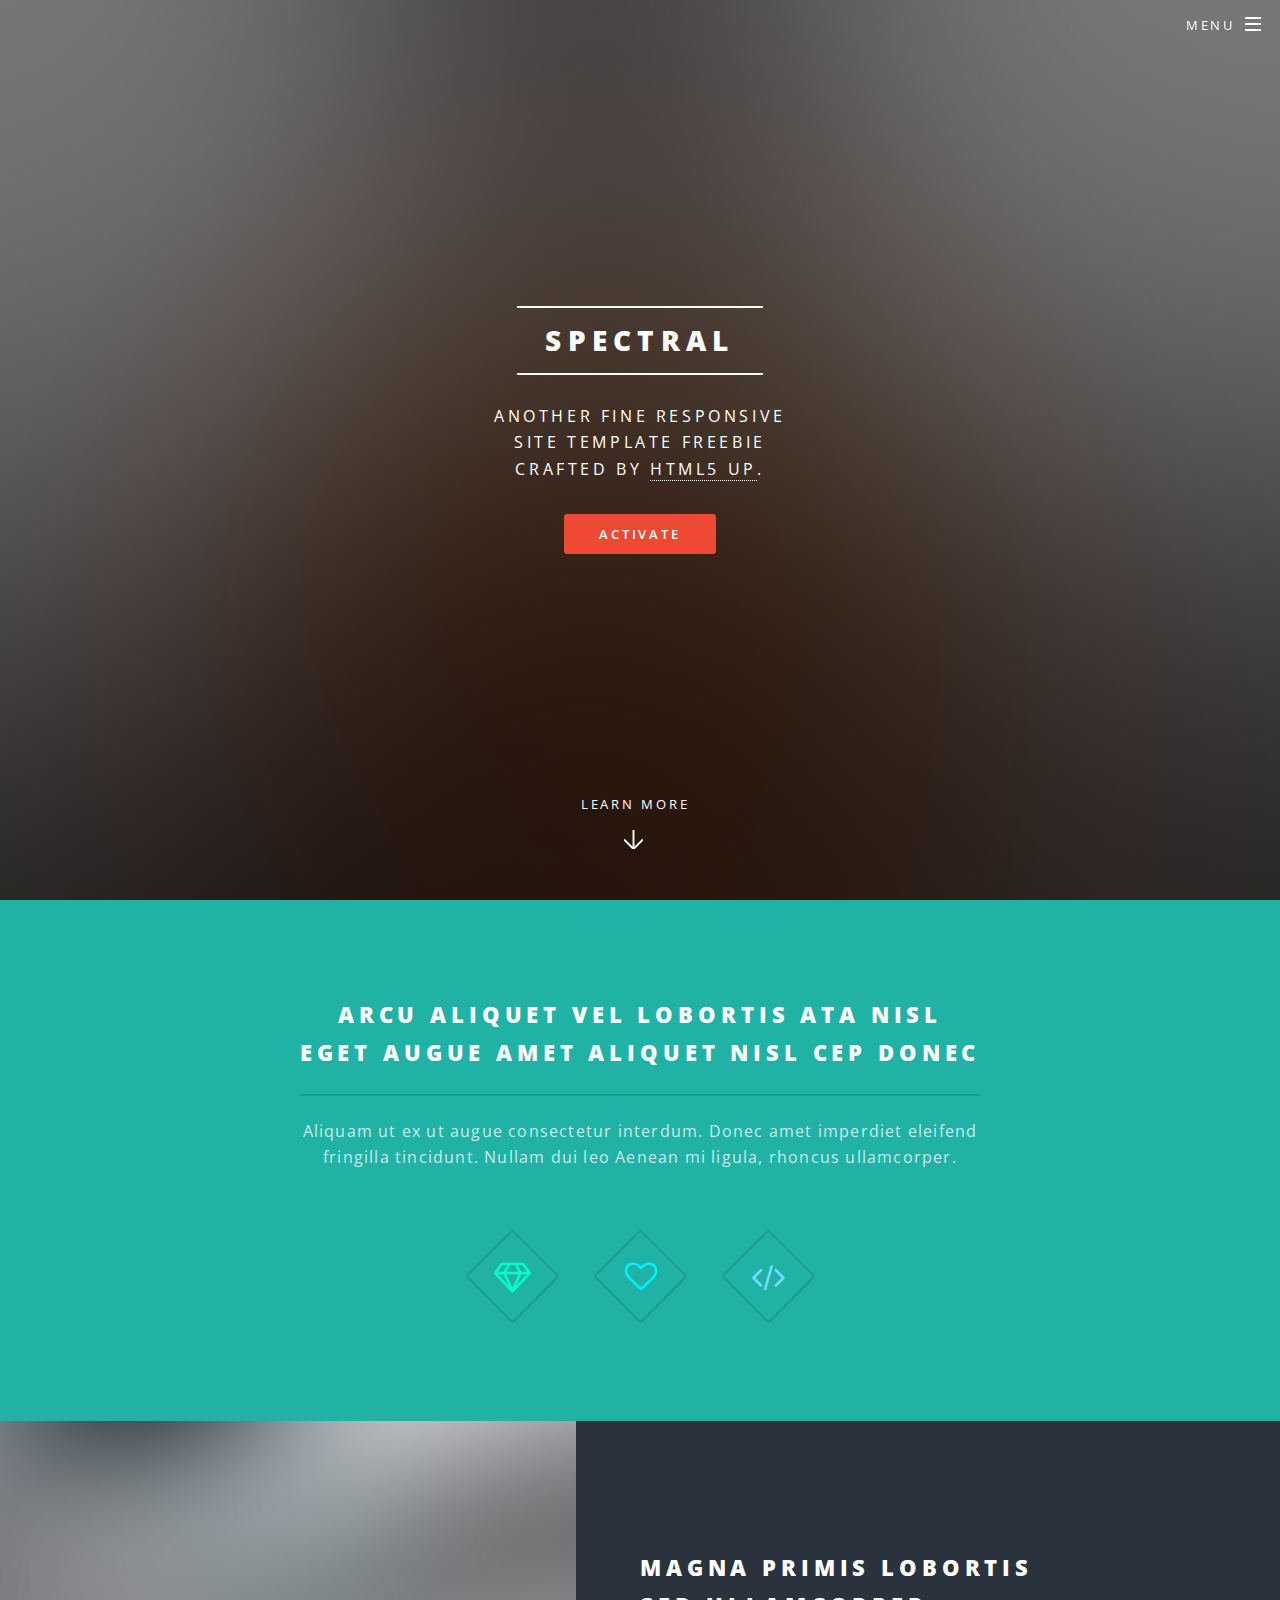
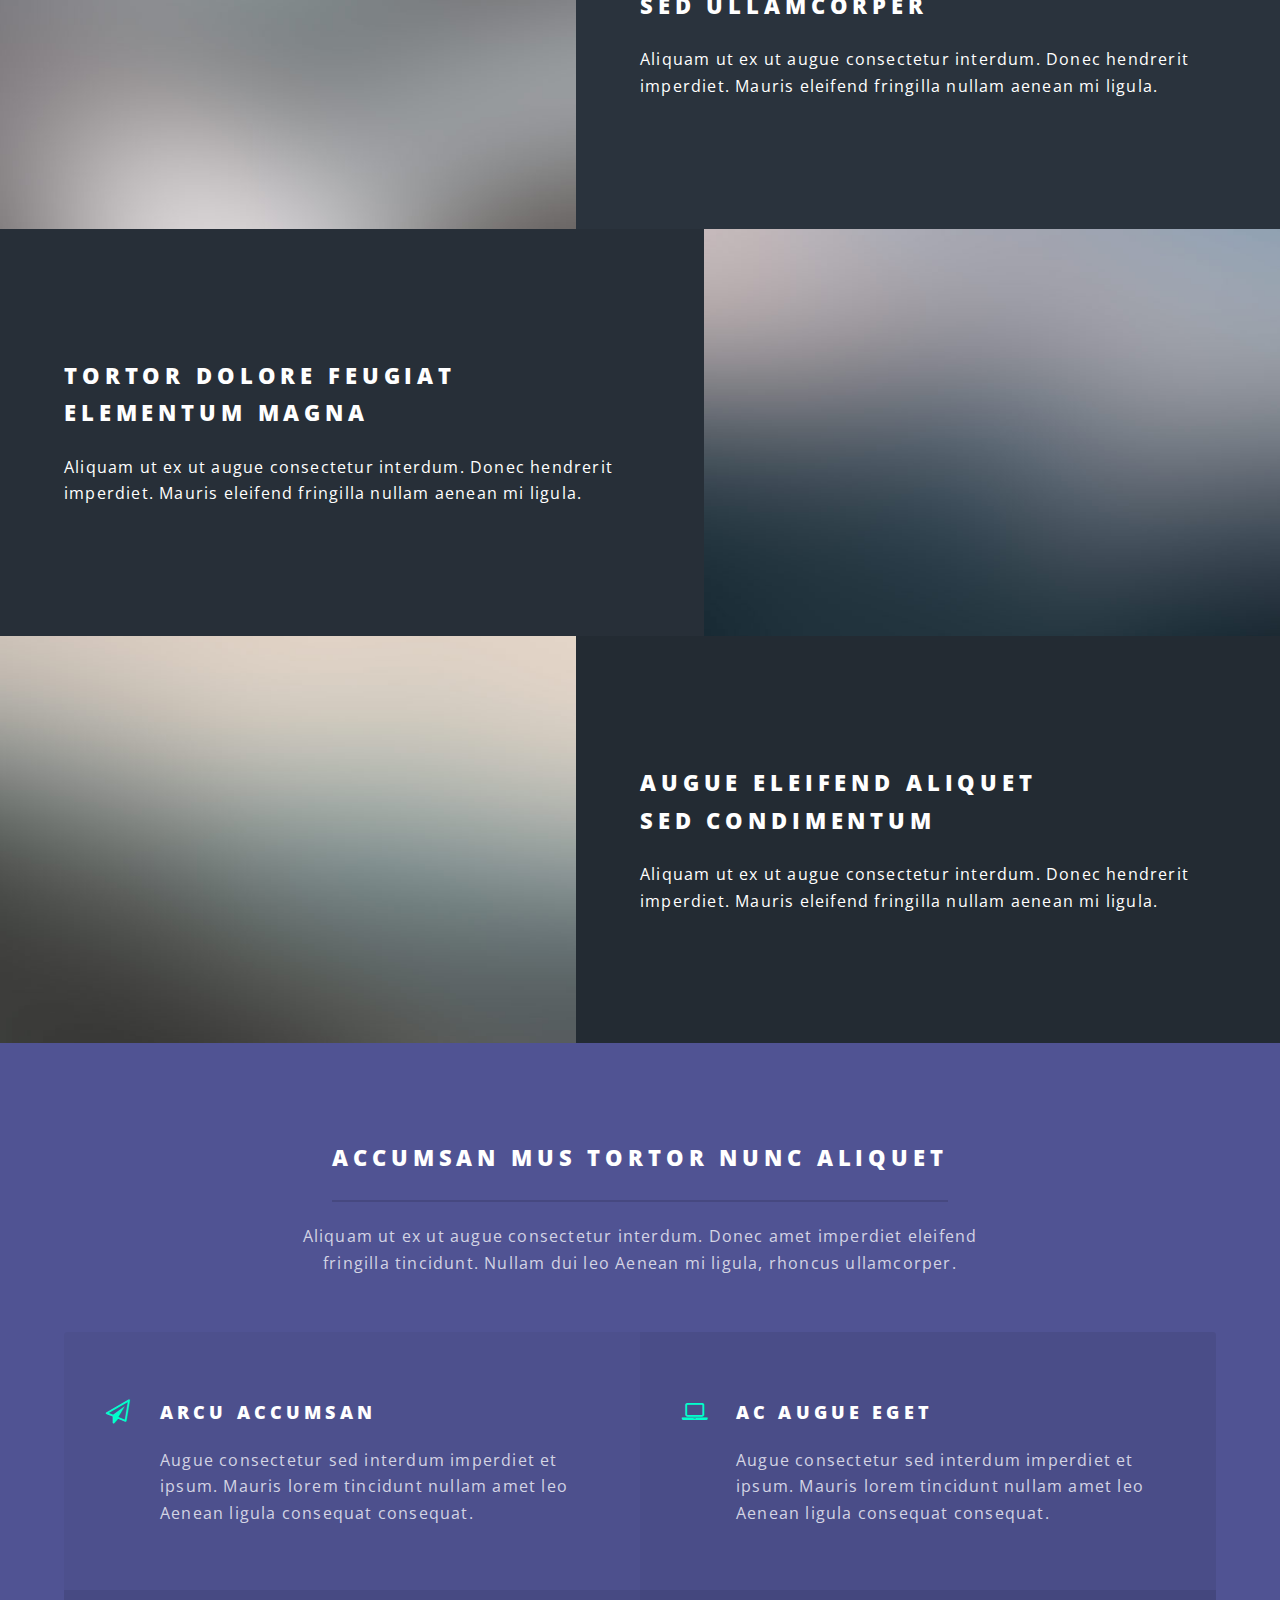
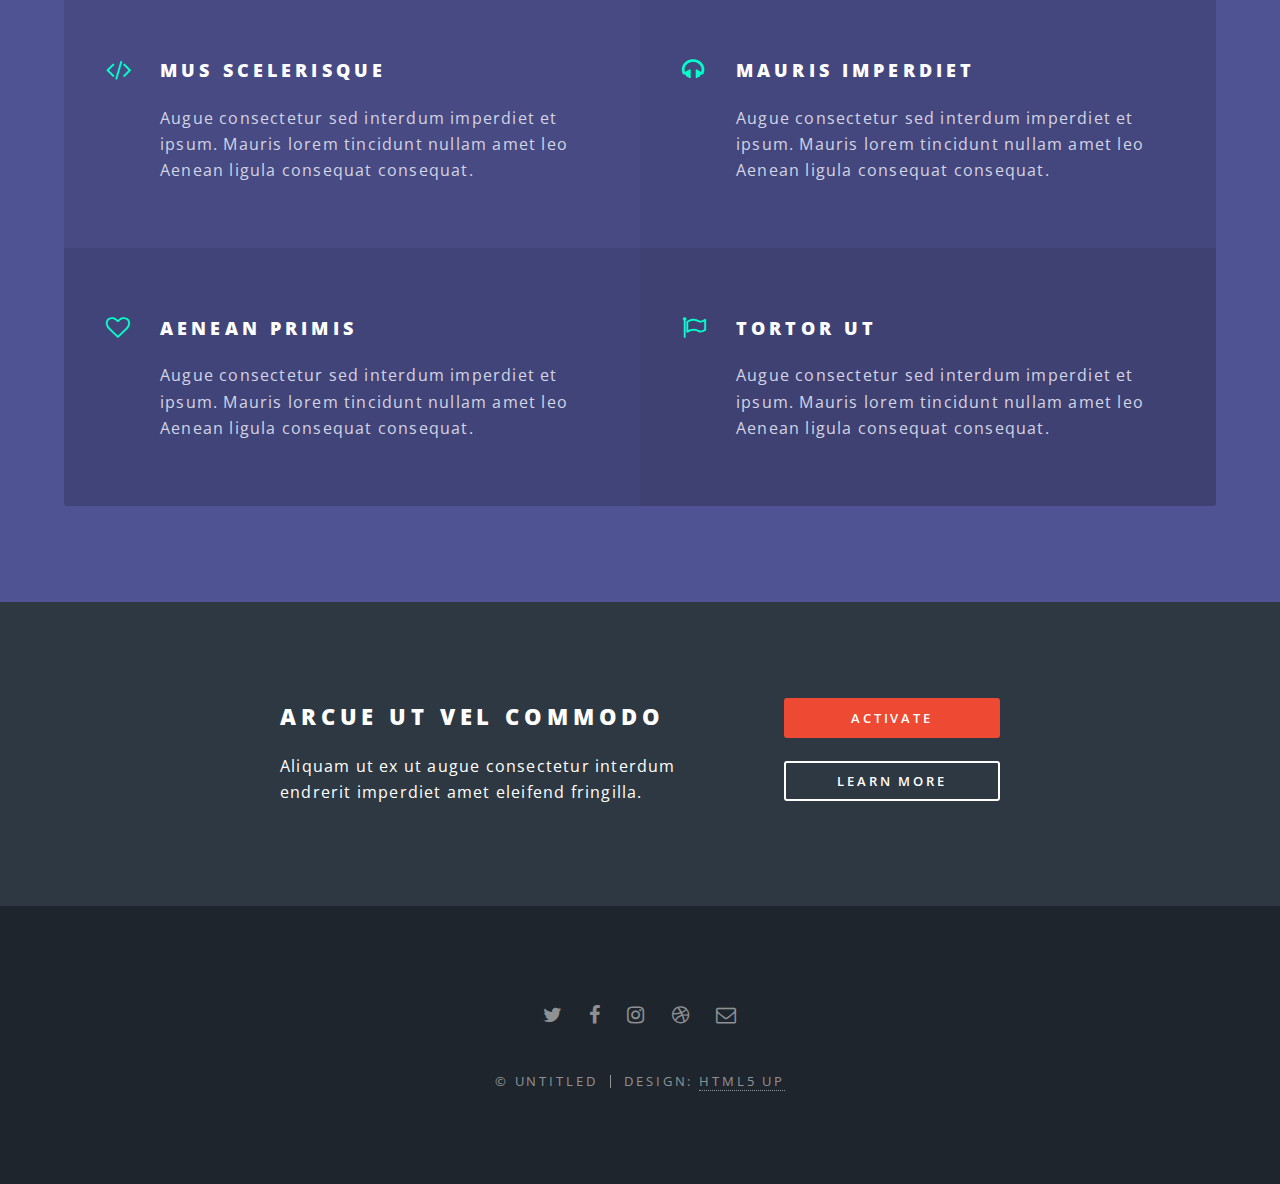
==== commit a275ce5b: "added template from HTML5 UP" ====
--- a/portfolio/index.html
+++ b/portfolio/index.html
@@ -1,388 +1,170 @@
 <!DOCTYPE HTML>
 <!--
-	Dopetrope by HTML5 UP
+	Spectral by HTML5 UP
 	html5up.net | @ajlkn
 	Free for personal and commercial use under the CCA 3.0 license (html5up.net/license)
 -->
 <html>
 	<head>
-		<title>Dopetrope by HTML5 UP</title>
+		<title>Spectral by HTML5 UP</title>
 		<meta charset="utf-8" />
 		<meta name="viewport" content="width=device-width, initial-scale=1, user-scalable=no" />
 		<link rel="stylesheet" href="assets/css/main.css" />
+		<noscript><link rel="stylesheet" href="assets/css/noscript.css" /></noscript>
 	</head>
-	<body class="homepage is-preload">
-		<div id="page-wrapper">
+	<body class="landing is-preload">
 
-			<!-- Header -->
-				<section id="header">
+		<!-- Page Wrapper -->
+			<div id="page-wrapper">
 
-					<!-- Logo -->
-						<h1><a href="index.html">Dopetrope</a></h1>
-
-					<!-- Nav -->
+				<!-- Header -->
+					<header id="header" class="alt">
+						<h1><a href="index.html">Spectral</a></h1>
 						<nav id="nav">
 							<ul>
-								<li class="current"><a href="index.html">Home</a></li>
-								<li>
-									<a href="#">Dropdown</a>
-									<ul>
-										<li><a href="#">Lorem ipsum dolor</a></li>
-										<li><a href="#">Magna phasellus</a></li>
-										<li><a href="#">Etiam dolore nisl</a></li>
-										<li>
-											<a href="#">Phasellus consequat</a>
-											<ul>
-												<li><a href="#">Magna phasellus</a></li>
-												<li><a href="#">Etiam dolore nisl</a></li>
-												<li><a href="#">Veroeros feugiat</a></li>
-												<li><a href="#">Nisl sed aliquam</a></li>
-												<li><a href="#">Dolore adipiscing</a></li>
-											</ul>
-										</li>
-										<li><a href="#">Veroeros feugiat</a></li>
-									</ul>
+								<li class="special">
+									<a href="#menu" class="menuToggle"><span>Menu</span></a>
+									<div id="menu">
+										<ul>
+											<li><a href="index.html">Home</a></li>
+											<li><a href="generic.html">Generic</a></li>
+											<li><a href="elements.html">Elements</a></li>
+											<li><a href="#">Sign Up</a></li>
+											<li><a href="#">Log In</a></li>
+										</ul>
+									</div>
 								</li>
-								<li><a href="left-sidebar.html">Left Sidebar</a></li>
-								<li><a href="right-sidebar.html">Right Sidebar</a></li>
-								<li><a href="no-sidebar.html">No Sidebar</a></li>
 							</ul>
 						</nav>
+					</header>
 
-					<!-- Banner -->
-						<section id="banner">
+				<!-- Banner -->
+					<section id="banner">
+						<div class="inner">
+							<h2>Spectral</h2>
+							<p>Another fine responsive<br />
+							site template freebie<br />
+							crafted by <a href="http://html5up.net">HTML5 UP</a>.</p>
+							<ul class="actions special">
+								<li><a href="#" class="button primary">Activate</a></li>
+							</ul>
+						</div>
+						<a href="#one" class="more scrolly">Learn More</a>
+					</section>
+
+				<!-- One -->
+					<section id="one" class="wrapper style1 special">
+						<div class="inner">
+							<header class="major">
+								<h2>Arcu aliquet vel lobortis ata nisl<br />
+								eget augue amet aliquet nisl cep donec</h2>
+								<p>Aliquam ut ex ut augue consectetur interdum. Donec amet imperdiet eleifend<br />
+								fringilla tincidunt. Nullam dui leo Aenean mi ligula, rhoncus ullamcorper.</p>
+							</header>
+							<ul class="icons major">
+								<li><span class="icon fa-diamond major style1"><span class="label">Lorem</span></span></li>
+								<li><span class="icon fa-heart-o major style2"><span class="label">Ipsum</span></span></li>
+								<li><span class="icon fa-code major style3"><span class="label">Dolor</span></span></li>
+							</ul>
+						</div>
+					</section>
+
+				<!-- Two -->
+					<section id="two" class="wrapper alt style2">
+						<section class="spotlight">
+							<div class="image"><img src="images/pic01.jpg" alt="" /></div><div class="content">
+								<h2>Magna primis lobortis<br />
+								sed ullamcorper</h2>
+								<p>Aliquam ut ex ut augue consectetur interdum. Donec hendrerit imperdiet. Mauris eleifend fringilla nullam aenean mi ligula.</p>
+							</div>
+						</section>
+						<section class="spotlight">
+							<div class="image"><img src="images/pic02.jpg" alt="" /></div><div class="content">
+								<h2>Tortor dolore feugiat<br />
+								elementum magna</h2>
+								<p>Aliquam ut ex ut augue consectetur interdum. Donec hendrerit imperdiet. Mauris eleifend fringilla nullam aenean mi ligula.</p>
+							</div>
+						</section>
+						<section class="spotlight">
+							<div class="image"><img src="images/pic03.jpg" alt="" /></div><div class="content">
+								<h2>Augue eleifend aliquet<br />
+								sed condimentum</h2>
+								<p>Aliquam ut ex ut augue consectetur interdum. Donec hendrerit imperdiet. Mauris eleifend fringilla nullam aenean mi ligula.</p>
+							</div>
+						</section>
+					</section>
+
+				<!-- Three -->
+					<section id="three" class="wrapper style3 special">
+						<div class="inner">
+							<header class="major">
+								<h2>Accumsan mus tortor nunc aliquet</h2>
+								<p>Aliquam ut ex ut augue consectetur interdum. Donec amet imperdiet eleifend<br />
+								fringilla tincidunt. Nullam dui leo Aenean mi ligula, rhoncus ullamcorper.</p>
+							</header>
+							<ul class="features">
+								<li class="icon fa-paper-plane-o">
+									<h3>Arcu accumsan</h3>
+									<p>Augue consectetur sed interdum imperdiet et ipsum. Mauris lorem tincidunt nullam amet leo Aenean ligula consequat consequat.</p>
+								</li>
+								<li class="icon fa-laptop">
+									<h3>Ac Augue Eget</h3>
+									<p>Augue consectetur sed interdum imperdiet et ipsum. Mauris lorem tincidunt nullam amet leo Aenean ligula consequat consequat.</p>
+								</li>
+								<li class="icon fa-code">
+									<h3>Mus Scelerisque</h3>
+									<p>Augue consectetur sed interdum imperdiet et ipsum. Mauris lorem tincidunt nullam amet leo Aenean ligula consequat consequat.</p>
+								</li>
+								<li class="icon fa-headphones">
+									<h3>Mauris Imperdiet</h3>
+									<p>Augue consectetur sed interdum imperdiet et ipsum. Mauris lorem tincidunt nullam amet leo Aenean ligula consequat consequat.</p>
+								</li>
+								<li class="icon fa-heart-o">
+									<h3>Aenean Primis</h3>
+									<p>Augue consectetur sed interdum imperdiet et ipsum. Mauris lorem tincidunt nullam amet leo Aenean ligula consequat consequat.</p>
+								</li>
+								<li class="icon fa-flag-o">
+									<h3>Tortor Ut</h3>
+									<p>Augue consectetur sed interdum imperdiet et ipsum. Mauris lorem tincidunt nullam amet leo Aenean ligula consequat consequat.</p>
+								</li>
+							</ul>
+						</div>
+					</section>
+
+				<!-- CTA -->
+					<section id="cta" class="wrapper style4">
+						<div class="inner">
 							<header>
-								<h2>Howdy. This is Dopetrope.</h2>
-								<p>A responsive template by HTML5 UP</p>
+								<h2>Arcue ut vel commodo</h2>
+								<p>Aliquam ut ex ut augue consectetur interdum endrerit imperdiet amet eleifend fringilla.</p>
 							</header>
-						</section>
+							<ul class="actions stacked">
+								<li><a href="#" class="button fit primary">Activate</a></li>
+								<li><a href="#" class="button fit">Learn More</a></li>
+							</ul>
+						</div>
+					</section>
 
-					<!-- Intro -->
-						<section id="intro" class="container">
-							<div class="row">
-								<div class="col-4 col-12-medium">
-									<section class="first">
-										<i class="icon featured fa-cog"></i>
-										<header>
-											<h2>Ipsum consequat</h2>
-										</header>
-										<p>Nisl amet dolor sit ipsum veroeros sed blandit consequat veroeros et magna tempus.</p>
-									</section>
-								</div>
-								<div class="col-4 col-12-medium">
-									<section class="middle">
-										<i class="icon featured alt fa-flash"></i>
-										<header>
-											<h2>Magna etiam dolor</h2>
-										</header>
-										<p>Nisl amet dolor sit ipsum veroeros sed blandit consequat veroeros et magna tempus.</p>
-									</section>
-								</div>
-								<div class="col-4 col-12-medium">
-									<section class="last">
-										<i class="icon featured alt2 fa-star"></i>
-										<header>
-											<h2>Tempus adipiscing</h2>
-										</header>
-										<p>Nisl amet dolor sit ipsum veroeros sed blandit consequat veroeros et magna tempus.</p>
-									</section>
-								</div>
-							</div>
-							<footer>
-								<ul class="actions">
-									<li><a href="#" class="button large">Get Started</a></li>
-									<li><a href="#" class="button alt large">Learn More</a></li>
-								</ul>
-							</footer>
-						</section>
+				<!-- Footer -->
+					<footer id="footer">
+						<ul class="icons">
+							<li><a href="#" class="icon fa-twitter"><span class="label">Twitter</span></a></li>
+							<li><a href="#" class="icon fa-facebook"><span class="label">Facebook</span></a></li>
+							<li><a href="#" class="icon fa-instagram"><span class="label">Instagram</span></a></li>
+							<li><a href="#" class="icon fa-dribbble"><span class="label">Dribbble</span></a></li>
+							<li><a href="#" class="icon fa-envelope-o"><span class="label">Email</span></a></li>
+						</ul>
+						<ul class="copyright">
+							<li>&copy; Untitled</li><li>Design: <a href="http://html5up.net">HTML5 UP</a></li>
+						</ul>
+					</footer>
 
-				</section>
-
-			<!-- Main -->
-				<section id="main">
-					<div class="container">
-						<div class="row">
-							<div class="col-12">
-
-								<!-- Portfolio -->
-									<section>
-										<header class="major">
-											<h2>My Portfolio</h2>
-										</header>
-										<div class="row">
-											<div class="col-4 col-6-medium col-12-small">
-												<section class="box">
-													<a href="#" class="image featured"><img src="images/pic02.jpg" alt="" /></a>
-													<header>
-														<h3>Ipsum feugiat et dolor</h3>
-													</header>
-													<p>Lorem ipsum dolor sit amet sit veroeros sed amet blandit consequat veroeros lorem blandit  adipiscing et feugiat phasellus tempus dolore ipsum lorem dolore.</p>
-													<footer>
-														<ul class="actions">
-															<li><a href="#" class="button alt">Find out more</a></li>
-														</ul>
-													</footer>
-												</section>
-											</div>
-											<div class="col-4 col-6-medium col-12-small">
-												<section class="box">
-													<a href="#" class="image featured"><img src="images/pic03.jpg" alt="" /></a>
-													<header>
-														<h3>Sed etiam lorem nulla</h3>
-													</header>
-													<p>Lorem ipsum dolor sit amet sit veroeros sed amet blandit consequat veroeros lorem blandit  adipiscing et feugiat phasellus tempus dolore ipsum lorem dolore.</p>
-													<footer>
-														<ul class="actions">
-															<li><a href="#" class="button alt">Find out more</a></li>
-														</ul>
-													</footer>
-												</section>
-											</div>
-											<div class="col-4 col-6-medium col-12-small">
-												<section class="box">
-													<a href="#" class="image featured"><img src="images/pic04.jpg" alt="" /></a>
-													<header>
-														<h3>Consequat et tempus</h3>
-													</header>
-													<p>Lorem ipsum dolor sit amet sit veroeros sed amet blandit consequat veroeros lorem blandit  adipiscing et feugiat phasellus tempus dolore ipsum lorem dolore.</p>
-													<footer>
-														<ul class="actions">
-															<li><a href="#" class="button alt">Find out more</a></li>
-														</ul>
-													</footer>
-												</section>
-											</div>
-											<div class="col-4 col-6-medium col-12-small">
-												<section class="box">
-													<a href="#" class="image featured"><img src="images/pic05.jpg" alt="" /></a>
-													<header>
-														<h3>Blandit sed adipiscing</h3>
-													</header>
-													<p>Lorem ipsum dolor sit amet sit veroeros sed amet blandit consequat veroeros lorem blandit  adipiscing et feugiat phasellus tempus dolore ipsum lorem dolore.</p>
-													<footer>
-														<ul class="actions">
-															<li><a href="#" class="button alt">Find out more</a></li>
-														</ul>
-													</footer>
-												</section>
-											</div>
-											<div class="col-4 col-6-medium col-12-small">
-												<section class="box">
-													<a href="#" class="image featured"><img src="images/pic06.jpg" alt="" /></a>
-													<header>
-														<h3>Etiam nisl consequat</h3>
-													</header>
-													<p>Lorem ipsum dolor sit amet sit veroeros sed amet blandit consequat veroeros lorem blandit  adipiscing et feugiat phasellus tempus dolore ipsum lorem dolore.</p>
-													<footer>
-														<ul class="actions">
-															<li><a href="#" class="button alt">Find out more</a></li>
-														</ul>
-													</footer>
-												</section>
-											</div>
-											<div class="col-4 col-6-medium col-12-small">
-												<section class="box">
-													<a href="#" class="image featured"><img src="images/pic07.jpg" alt="" /></a>
-													<header>
-														<h3>Dolore nisl feugiat</h3>
-													</header>
-													<p>Lorem ipsum dolor sit amet sit veroeros sed amet blandit consequat veroeros lorem blandit  adipiscing et feugiat phasellus tempus dolore ipsum lorem dolore.</p>
-													<footer>
-														<ul class="actions">
-															<li><a href="#" class="button alt">Find out more</a></li>
-														</ul>
-													</footer>
-												</section>
-											</div>
-										</div>
-									</section>
-
-							</div>
-							<div class="col-12">
-
-								<!-- Blog -->
-									<section>
-										<header class="major">
-											<h2>The Blog</h2>
-										</header>
-										<div class="row">
-											<div class="col-6 col-12-small">
-												<section class="box">
-													<a href="#" class="image featured"><img src="images/pic08.jpg" alt="" /></a>
-													<header>
-														<h3>Magna tempus consequat</h3>
-														<p>Posted 45 minutes ago</p>
-													</header>
-													<p>Lorem ipsum dolor sit amet sit veroeros sed et blandit consequat sed veroeros lorem et blandit  adipiscing feugiat phasellus tempus hendrerit, tortor vitae mattis tempor, sapien sem feugiat sapien, id suscipit magna felis nec elit. Class aptent taciti sociosqu ad litora torquent per conubia nostra, per inceptos lorem ipsum dolor sit amet.</p>
-													<footer>
-														<ul class="actions">
-															<li><a href="#" class="button icon fa-file-text">Continue Reading</a></li>
-															<li><a href="#" class="button alt icon fa-comment">33 comments</a></li>
-														</ul>
-													</footer>
-												</section>
-											</div>
-											<div class="col-6 col-12-small">
-												<section class="box">
-													<a href="#" class="image featured"><img src="images/pic09.jpg" alt="" /></a>
-													<header>
-														<h3>Aptent veroeros aliquam</h3>
-														<p>Posted 45 minutes ago</p>
-													</header>
-													<p>Lorem ipsum dolor sit amet sit veroeros sed et blandit consequat sed veroeros lorem et blandit  adipiscing feugiat phasellus tempus hendrerit, tortor vitae mattis tempor, sapien sem feugiat sapien, id suscipit magna felis nec elit. Class aptent taciti sociosqu ad litora torquent per conubia nostra, per inceptos lorem ipsum dolor sit amet.</p>
-													<footer>
-														<ul class="actions">
-															<li><a href="#" class="button icon fa-file-text">Continue Reading</a></li>
-															<li><a href="#" class="button alt icon fa-comment">33 comments</a></li>
-														</ul>
-													</footer>
-												</section>
-											</div>
-										</div>
-									</section>
-
-							</div>
-						</div>
-					</div>
-				</section>
-
-			<!-- Footer -->
-				<section id="footer">
-					<div class="container">
-						<div class="row">
-							<div class="col-8 col-12-medium">
-								<section>
-									<header>
-										<h2>Blandit nisl adipiscing</h2>
-									</header>
-									<ul class="dates">
-										<li>
-											<span class="date">Jan <strong>27</strong></span>
-											<h3><a href="#">Lorem dolor sit amet veroeros</a></h3>
-											<p>Ipsum dolor sit amet veroeros consequat blandit ipsum phasellus lorem consequat etiam.</p>
-										</li>
-										<li>
-											<span class="date">Jan <strong>23</strong></span>
-											<h3><a href="#">Ipsum sed blandit nisl consequat</a></h3>
-											<p>Blandit phasellus lorem ipsum dolor tempor sapien tortor hendrerit adipiscing feugiat lorem.</p>
-										</li>
-										<li>
-											<span class="date">Jan <strong>15</strong></span>
-											<h3><a href="#">Magna tempus lorem feugiat</a></h3>
-											<p>Dolore consequat sed phasellus lorem sed etiam nullam dolor etiam sed amet sit consequat.</p>
-										</li>
-										<li>
-											<span class="date">Jan <strong>12</strong></span>
-											<h3><a href="#">Dolore tempus ipsum feugiat nulla</a></h3>
-											<p>Feugiat lorem dolor sed nullam tempus lorem ipsum dolor sit amet nullam consequat.</p>
-										</li>
-										<li>
-											<span class="date">Jan <strong>10</strong></span>
-											<h3><a href="#">Blandit tempus aliquam?</a></h3>
-											<p>Feugiat sed tempus blandit tempus adipiscing nisl lorem ipsum dolor sit amet dolore.</p>
-										</li>
-									</ul>
-								</section>
-							</div>
-							<div class="col-4 col-12-medium">
-								<section>
-									<header>
-										<h2>What's this all about?</h2>
-									</header>
-									<a href="#" class="image featured"><img src="images/pic10.jpg" alt="" /></a>
-									<p>
-										This is <strong>Dopetrope</strong> a free, fully responsive HTML5 site template by
-										<a href="http://twitter.com/ajlkn">AJ</a> for <a href="http://html5up.net/">HTML5 UP</a> It's released for free under
-										the <a href="http://html5up.net/license/">Creative Commons Attribution</a> license so feel free to use it for any personal or commercial project &ndash; just don't forget to credit us!
-									</p>
-									<footer>
-										<ul class="actions">
-											<li><a href="#" class="button">Find out more</a></li>
-										</ul>
-									</footer>
-								</section>
-							</div>
-							<div class="col-4 col-6-medium col-12-small">
-								<section>
-									<header>
-										<h2>Tempus consequat</h2>
-									</header>
-									<ul class="divided">
-										<li><a href="#">Lorem ipsum dolor sit amet sit veroeros</a></li>
-										<li><a href="#">Sed et blandit consequat sed tlorem blandit</a></li>
-										<li><a href="#">Adipiscing feugiat phasellus sed tempus</a></li>
-										<li><a href="#">Hendrerit tortor vitae mattis tempor sapien</a></li>
-										<li><a href="#">Sem feugiat sapien id suscipit magna felis nec</a></li>
-										<li><a href="#">Elit class aptent taciti sociosqu ad litora</a></li>
-									</ul>
-								</section>
-							</div>
-							<div class="col-4 col-6-medium col-12-small">
-								<section>
-									<header>
-										<h2>Ipsum et phasellus</h2>
-									</header>
-									<ul class="divided">
-										<li><a href="#">Lorem ipsum dolor sit amet sit veroeros</a></li>
-										<li><a href="#">Sed et blandit consequat sed tlorem blandit</a></li>
-										<li><a href="#">Adipiscing feugiat phasellus sed tempus</a></li>
-										<li><a href="#">Hendrerit tortor vitae mattis tempor sapien</a></li>
-										<li><a href="#">Sem feugiat sapien id suscipit magna felis nec</a></li>
-										<li><a href="#">Elit class aptent taciti sociosqu ad litora</a></li>
-									</ul>
-								</section>
-							</div>
-							<div class="col-4 col-12-medium">
-								<section>
-									<header>
-										<h2>Vitae tempor lorem</h2>
-									</header>
-									<ul class="social">
-										<li><a class="icon fa-facebook" href="#"><span class="label">Facebook</span></a></li>
-										<li><a class="icon fa-twitter" href="#"><span class="label">Twitter</span></a></li>
-										<li><a class="icon fa-dribbble" href="#"><span class="label">Dribbble</span></a></li>
-										<li><a class="icon fa-tumblr" href="#"><span class="label">Tumblr</span></a></li>
-										<li><a class="icon fa-linkedin" href="#"><span class="label">LinkedIn</span></a></li>
-									</ul>
-									<ul class="contact">
-										<li>
-											<h3>Address</h3>
-											<p>
-												Untitled Incorporated<br />
-												1234 Somewhere Road Suite<br />
-												Nashville, TN 00000-0000
-											</p>
-										</li>
-										<li>
-											<h3>Mail</h3>
-											<p><a href="#">someone@untitled.tld</a></p>
-										</li>
-										<li>
-											<h3>Phone</h3>
-											<p>(800) 000-0000</p>
-										</li>
-									</ul>
-								</section>
-							</div>
-							<div class="col-12">
-
-								<!-- Copyright -->
-									<div id="copyright">
-										<ul class="links">
-											<li>&copy; Untitled. All rights reserved.</li><li>Design: <a href="http://html5up.net">HTML5 UP</a></li>
-										</ul>
-									</div>
-
-							</div>
-						</div>
-					</div>
-				</section>
-
-		</div>
+			</div>
 
 		<!-- Scripts -->
 			<script src="assets/js/jquery.min.js"></script>
-			<script src="assets/js/jquery.dropotron.min.js"></script>
+			<script src="assets/js/jquery.scrollex.min.js"></script>
+			<script src="assets/js/jquery.scrolly.min.js"></script>
 			<script src="assets/js/browser.min.js"></script>
 			<script src="assets/js/breakpoints.min.js"></script>
 			<script src="assets/js/util.js"></script>
--- a/portfolio/assets/css/main.css
+++ b/portfolio/assets/css/main.css
@@ -1,8 +1,8 @@
-@import url("font-awesome.min.css");
-@import url("https://fonts.googleapis.com/css?family=Source+Sans+Pro:300,400,700,900,300italic");
+@import url(font-awesome.min.css);
+@import url("https://fonts.googleapis.com/css?family=Open+Sans:400,400italic,600,600italic,800,800italic");
 
 /*
-	Dopetrope by HTML5 UP
+	Spectral by HTML5 UP
 	html5up.net | @ajlkn
 	Free for personal and commercial use under the CCA 3.0 license (html5up.net/license)
 */
@@ -74,6 +74,10 @@
 
 /* Basic */
 
+	@-ms-viewport {
+		width: device-width;
+	}
+
 	html {
 		box-sizing: border-box;
 	}
@@ -83,8 +87,7 @@
 	}
 
 	body {
-		background: #252122;
-		background-image: url("images/bg02.png");
+		background: #2e3842;
 	}
 
 		body.is-preload *, body.is-preload *:before, body.is-preload *:after {
@@ -98,122 +101,188 @@
 			transition: none !important;
 		}
 
-	body, input, textarea, select {
-		font-family: 'Source Sans Pro';
-		font-weight: 300;
-		color: #5d5d5d;
-		font-size: 14pt;
+	body, input, select, textarea {
+		color: #fff;
+		font-family: "Open Sans", Helvetica, sans-serif;
+		font-size: 15pt;
+		font-weight: 400;
+		letter-spacing: 0.075em;
+		line-height: 1.65em;
+	}
+
+		@media screen and (max-width: 1680px) {
+
+			body, input, select, textarea {
+				font-size: 13pt;
+			}
+
+		}
+
+		@media screen and (max-width: 1280px) {
+
+			body, input, select, textarea {
+				font-size: 12pt;
+			}
+
+		}
+
+		@media screen and (max-width: 736px) {
+
+			body, input, select, textarea {
+				font-size: 11pt;
+				letter-spacing: 0.0375em;
+			}
+
+		}
+
+	a {
+		-moz-transition: color 0.2s ease, border-bottom-color 0.2s ease;
+		-webkit-transition: color 0.2s ease, border-bottom-color 0.2s ease;
+		-ms-transition: color 0.2s ease, border-bottom-color 0.2s ease;
+		transition: color 0.2s ease, border-bottom-color 0.2s ease;
+		border-bottom: dotted 1px;
+		color: inherit;
+		text-decoration: none;
+	}
+
+		a:hover {
+			border-bottom-color: transparent;
+		}
+
+	strong, b {
+		color: #fff;
+		font-weight: 600;
+	}
+
+	em, i {
+		font-style: italic;
+	}
+
+	p {
+		margin: 0 0 2em 0;
+	}
+
+	h1, h2, h3, h4, h5, h6 {
+		color: #fff;
+		font-weight: 800;
+		letter-spacing: 0.225em;
+		line-height: 1em;
+		margin: 0 0 1em 0;
+		text-transform: uppercase;
+	}
+
+		h1 a, h2 a, h3 a, h4 a, h5 a, h6 a {
+			color: inherit;
+			text-decoration: none;
+		}
+
+	h2 {
+		font-size: 1.35em;
 		line-height: 1.75em;
 	}
 
-	strong, b {
-		color: #252122;
-		font-weight: 400;
-	}
-
-	i, em {
-		font-style: italic;
+		@media screen and (max-width: 736px) {
+
+			h2 {
+				font-size: 1.1em;
+				line-height: 1.65em;
+			}
+
+		}
+
+	h3 {
+		font-size: 1.15em;
+		line-height: 1.75em;
+	}
+
+		@media screen and (max-width: 736px) {
+
+			h3 {
+				font-size: 1em;
+				line-height: 1.65em;
+			}
+
+		}
+
+	h4 {
+		font-size: 1em;
+		line-height: 1.5em;
+	}
+
+	h5 {
+		font-size: 0.8em;
+		line-height: 1.5em;
+	}
+
+	h6 {
+		font-size: 0.7em;
+		line-height: 1.5em;
 	}
 
 	sub {
+		font-size: 0.8em;
 		position: relative;
 		top: 0.5em;
+	}
+
+	sup {
 		font-size: 0.8em;
-	}
-
-	sup {
 		position: relative;
 		top: -0.5em;
-		font-size: 0.8em;
-	}
-
-	blockquote {
-		border-left: solid 0.75em #dddddd;
-		padding: 1em 0 1em 1.5em;
-		font-style: italic;
-	}
-
-	h1, h2, h3, h4, h5, h6 {
-		color: #252122;
-		font-weight: 700;
-	}
-
-	h1 a, h2 a, h3 a, h4 a, h5 a, h6 a {
-		color: inherit;
-		text-decoration: none;
-	}
-
-	h2 {
-		font-size: 1.5em;
-	}
-
-	h3 {
-		font-size: 1.35em;
-	}
-
-	a {
-		color: #d52349;
-		text-decoration: underline;
-	}
-
-		a:hover {
-			text-decoration: none;
-		}
-
-	br.clear {
-		clear: both;
 	}
 
 	hr {
 		border: 0;
-		border-top: solid 1px #dddddd;
-		height: 1px;
-		margin: 2em 0 2em 0;
-	}
-
-	p, ul, ol, dl, table {
-		margin-bottom: 2em;
-	}
-
-/* Container */
-
-	.container {
-		margin: 0 auto;
-		max-width: 100%;
-		width: 70em;
-	}
-
-		@media screen and (max-width: 1680px) {
-
-			.container {
-				width: 70em;
-			}
-
-		}
-
-		@media screen and (max-width: 1280px) {
-
-			.container {
-				width: calc(100% - 60px);
-			}
-
-		}
-
-		@media screen and (max-width: 980px) {
-
-			.container {
-				width: calc(100% - 80px);
-			}
-
-		}
-
-		@media screen and (max-width: 736px) {
-
-			.container {
-				width: calc(100% - 40px);
-			}
-
-		}
+		border-bottom: solid 2px #fff;
+		margin: 3em 0;
+	}
+
+		hr.major {
+			margin: 4.5em 0;
+		}
+
+	blockquote {
+		border-left: solid 4px #fff;
+		font-style: italic;
+		margin: 0 0 2em 0;
+		padding: 0.5em 0 0.5em 2em;
+	}
+
+	code {
+		background: rgba(144, 144, 144, 0.25);
+		border-radius: 3px;
+		font-family: "Courier New", monospace;
+		font-size: 0.9em;
+		letter-spacing: 0;
+		margin: 0 0.25em;
+		padding: 0.25em 0.65em;
+	}
+
+	pre {
+		-webkit-overflow-scrolling: touch;
+		font-family: "Courier New", monospace;
+		font-size: 0.9em;
+		margin: 0 0 2em 0;
+	}
+
+		pre code {
+			display: block;
+			line-height: 1.75em;
+			padding: 1em 1.5em;
+			overflow-x: auto;
+		}
+
+	.align-left {
+		text-align: left;
+	}
+
+	.align-center {
+		text-align: center;
+	}
+
+	.align-right {
+		text-align: right;
+	}
 
 /* Row */
 
@@ -357,105 +426,105 @@
 		}
 
 		.row.gtr-0 {
-			margin-top: 0px;
-			margin-left: 0px;
+			margin-top: 0;
+			margin-left: 0em;
 		}
 
 			.row.gtr-0 > * {
-				padding: 0px 0 0 0px;
+				padding: 0 0 0 0em;
 			}
 
 			.row.gtr-0.gtr-uniform {
-				margin-top: 0px;
+				margin-top: 0em;
 			}
 
 				.row.gtr-0.gtr-uniform > * {
-					padding-top: 0px;
+					padding-top: 0em;
 				}
 
 		.row.gtr-25 {
-			margin-top: -12.5px;
-			margin-left: -12.5px;
+			margin-top: 0;
+			margin-left: -0.375em;
 		}
 
 			.row.gtr-25 > * {
-				padding: 12.5px 0 0 12.5px;
+				padding: 0 0 0 0.375em;
 			}
 
 			.row.gtr-25.gtr-uniform {
-				margin-top: -12.5px;
+				margin-top: -0.375em;
 			}
 
 				.row.gtr-25.gtr-uniform > * {
-					padding-top: 12.5px;
+					padding-top: 0.375em;
 				}
 
 		.row.gtr-50 {
-			margin-top: -25px;
-			margin-left: -25px;
+			margin-top: 0;
+			margin-left: -0.75em;
 		}
 
 			.row.gtr-50 > * {
-				padding: 25px 0 0 25px;
+				padding: 0 0 0 0.75em;
 			}
 
 			.row.gtr-50.gtr-uniform {
-				margin-top: -25px;
+				margin-top: -0.75em;
 			}
 
 				.row.gtr-50.gtr-uniform > * {
-					padding-top: 25px;
+					padding-top: 0.75em;
 				}
 
 		.row {
-			margin-top: -50px;
-			margin-left: -50px;
+			margin-top: 0;
+			margin-left: -1.5em;
 		}
 
 			.row > * {
-				padding: 50px 0 0 50px;
+				padding: 0 0 0 1.5em;
 			}
 
 			.row.gtr-uniform {
-				margin-top: -50px;
+				margin-top: -1.5em;
 			}
 
 				.row.gtr-uniform > * {
-					padding-top: 50px;
+					padding-top: 1.5em;
 				}
 
 		.row.gtr-150 {
-			margin-top: -75px;
-			margin-left: -75px;
+			margin-top: 0;
+			margin-left: -2.25em;
 		}
 
 			.row.gtr-150 > * {
-				padding: 75px 0 0 75px;
+				padding: 0 0 0 2.25em;
 			}
 
 			.row.gtr-150.gtr-uniform {
-				margin-top: -75px;
+				margin-top: -2.25em;
 			}
 
 				.row.gtr-150.gtr-uniform > * {
-					padding-top: 75px;
+					padding-top: 2.25em;
 				}
 
 		.row.gtr-200 {
-			margin-top: -100px;
-			margin-left: -100px;
+			margin-top: 0;
+			margin-left: -3em;
 		}
 
 			.row.gtr-200 > * {
-				padding: 100px 0 0 100px;
+				padding: 0 0 0 3em;
 			}
 
 			.row.gtr-200.gtr-uniform {
-				margin-top: -100px;
+				margin-top: -3em;
 			}
 
 				.row.gtr-200.gtr-uniform > * {
-					padding-top: 100px;
+					padding-top: 3em;
 				}
 
 		@media screen and (max-width: 1680px) {
@@ -600,105 +669,105 @@
 				}
 
 				.row.gtr-0 {
-					margin-top: 0px;
-					margin-left: 0px;
+					margin-top: 0;
+					margin-left: 0em;
 				}
 
 					.row.gtr-0 > * {
-						padding: 0px 0 0 0px;
+						padding: 0 0 0 0em;
 					}
 
 					.row.gtr-0.gtr-uniform {
-						margin-top: 0px;
+						margin-top: 0em;
 					}
 
 						.row.gtr-0.gtr-uniform > * {
-							padding-top: 0px;
+							padding-top: 0em;
 						}
 
 				.row.gtr-25 {
-					margin-top: -12.5px;
-					margin-left: -12.5px;
+					margin-top: 0;
+					margin-left: -0.375em;
 				}
 
 					.row.gtr-25 > * {
-						padding: 12.5px 0 0 12.5px;
+						padding: 0 0 0 0.375em;
 					}
 
 					.row.gtr-25.gtr-uniform {
-						margin-top: -12.5px;
+						margin-top: -0.375em;
 					}
 
 						.row.gtr-25.gtr-uniform > * {
-							padding-top: 12.5px;
+							padding-top: 0.375em;
 						}
 
 				.row.gtr-50 {
-					margin-top: -25px;
-					margin-left: -25px;
+					margin-top: 0;
+					margin-left: -0.75em;
 				}
 
 					.row.gtr-50 > * {
-						padding: 25px 0 0 25px;
+						padding: 0 0 0 0.75em;
 					}
 
 					.row.gtr-50.gtr-uniform {
-						margin-top: -25px;
+						margin-top: -0.75em;
 					}
 
 						.row.gtr-50.gtr-uniform > * {
-							padding-top: 25px;
+							padding-top: 0.75em;
 						}
 
 				.row {
-					margin-top: -50px;
-					margin-left: -50px;
+					margin-top: 0;
+					margin-left: -1.5em;
 				}
 
 					.row > * {
-						padding: 50px 0 0 50px;
+						padding: 0 0 0 1.5em;
 					}
 
 					.row.gtr-uniform {
-						margin-top: -50px;
+						margin-top: -1.5em;
 					}
 
 						.row.gtr-uniform > * {
-							padding-top: 50px;
+							padding-top: 1.5em;
 						}
 
 				.row.gtr-150 {
-					margin-top: -75px;
-					margin-left: -75px;
+					margin-top: 0;
+					margin-left: -2.25em;
 				}
 
 					.row.gtr-150 > * {
-						padding: 75px 0 0 75px;
+						padding: 0 0 0 2.25em;
 					}
 
 					.row.gtr-150.gtr-uniform {
-						margin-top: -75px;
+						margin-top: -2.25em;
 					}
 
 						.row.gtr-150.gtr-uniform > * {
-							padding-top: 75px;
+							padding-top: 2.25em;
 						}
 
 				.row.gtr-200 {
-					margin-top: -100px;
-					margin-left: -100px;
+					margin-top: 0;
+					margin-left: -3em;
 				}
 
 					.row.gtr-200 > * {
-						padding: 100px 0 0 100px;
+						padding: 0 0 0 3em;
 					}
 
 					.row.gtr-200.gtr-uniform {
-						margin-top: -100px;
+						margin-top: -3em;
 					}
 
 						.row.gtr-200.gtr-uniform > * {
-							padding-top: 100px;
+							padding-top: 3em;
 						}
 
 		}
@@ -845,105 +914,105 @@
 				}
 
 				.row.gtr-0 {
-					margin-top: 0px;
-					margin-left: 0px;
+					margin-top: 0;
+					margin-left: 0em;
 				}
 
 					.row.gtr-0 > * {
-						padding: 0px 0 0 0px;
+						padding: 0 0 0 0em;
 					}
 
 					.row.gtr-0.gtr-uniform {
-						margin-top: 0px;
+						margin-top: 0em;
 					}
 
 						.row.gtr-0.gtr-uniform > * {
-							padding-top: 0px;
+							padding-top: 0em;
 						}
 
 				.row.gtr-25 {
-					margin-top: -7.5px;
-					margin-left: -7.5px;
+					margin-top: 0;
+					margin-left: -0.375em;
 				}
 
 					.row.gtr-25 > * {
-						padding: 7.5px 0 0 7.5px;
+						padding: 0 0 0 0.375em;
 					}
 
 					.row.gtr-25.gtr-uniform {
-						margin-top: -7.5px;
+						margin-top: -0.375em;
 					}
 
 						.row.gtr-25.gtr-uniform > * {
-							padding-top: 7.5px;
+							padding-top: 0.375em;
 						}
 
 				.row.gtr-50 {
-					margin-top: -15px;
-					margin-left: -15px;
+					margin-top: 0;
+					margin-left: -0.75em;
 				}
 
 					.row.gtr-50 > * {
-						padding: 15px 0 0 15px;
+						padding: 0 0 0 0.75em;
 					}
 
 					.row.gtr-50.gtr-uniform {
-						margin-top: -15px;
+						margin-top: -0.75em;
 					}
 
 						.row.gtr-50.gtr-uniform > * {
-							padding-top: 15px;
+							padding-top: 0.75em;
 						}
 
 				.row {
-					margin-top: -30px;
-					margin-left: -30px;
+					margin-top: 0;
+					margin-left: -1.5em;
 				}
 
 					.row > * {
-						padding: 30px 0 0 30px;
+						padding: 0 0 0 1.5em;
 					}
 
 					.row.gtr-uniform {
-						margin-top: -30px;
+						margin-top: -1.5em;
 					}
 
 						.row.gtr-uniform > * {
-							padding-top: 30px;
+							padding-top: 1.5em;
 						}
 
 				.row.gtr-150 {
-					margin-top: -45px;
-					margin-left: -45px;
+					margin-top: 0;
+					margin-left: -2.25em;
 				}
 
 					.row.gtr-150 > * {
-						padding: 45px 0 0 45px;
+						padding: 0 0 0 2.25em;
 					}
 
 					.row.gtr-150.gtr-uniform {
-						margin-top: -45px;
+						margin-top: -2.25em;
 					}
 
 						.row.gtr-150.gtr-uniform > * {
-							padding-top: 45px;
+							padding-top: 2.25em;
 						}
 
 				.row.gtr-200 {
-					margin-top: -60px;
-					margin-left: -60px;
+					margin-top: 0;
+					margin-left: -3em;
 				}
 
 					.row.gtr-200 > * {
-						padding: 60px 0 0 60px;
+						padding: 0 0 0 3em;
 					}
 
 					.row.gtr-200.gtr-uniform {
-						margin-top: -60px;
+						margin-top: -3em;
 					}
 
 						.row.gtr-200.gtr-uniform > * {
-							padding-top: 60px;
+							padding-top: 3em;
 						}
 
 		}
@@ -1090,105 +1159,105 @@
 				}
 
 				.row.gtr-0 {
-					margin-top: 0px;
-					margin-left: 0px;
+					margin-top: 0;
+					margin-left: 0em;
 				}
 
 					.row.gtr-0 > * {
-						padding: 0px 0 0 0px;
+						padding: 0 0 0 0em;
 					}
 
 					.row.gtr-0.gtr-uniform {
-						margin-top: 0px;
+						margin-top: 0em;
 					}
 
 						.row.gtr-0.gtr-uniform > * {
-							padding-top: 0px;
+							padding-top: 0em;
 						}
 
 				.row.gtr-25 {
-					margin-top: -10px;
-					margin-left: -10px;
+					margin-top: 0;
+					margin-left: -0.375em;
 				}
 
 					.row.gtr-25 > * {
-						padding: 10px 0 0 10px;
+						padding: 0 0 0 0.375em;
 					}
 
 					.row.gtr-25.gtr-uniform {
-						margin-top: -10px;
+						margin-top: -0.375em;
 					}
 
 						.row.gtr-25.gtr-uniform > * {
-							padding-top: 10px;
+							padding-top: 0.375em;
 						}
 
 				.row.gtr-50 {
-					margin-top: -20px;
-					margin-left: -20px;
+					margin-top: 0;
+					margin-left: -0.75em;
 				}
 
 					.row.gtr-50 > * {
-						padding: 20px 0 0 20px;
+						padding: 0 0 0 0.75em;
 					}
 
 					.row.gtr-50.gtr-uniform {
-						margin-top: -20px;
+						margin-top: -0.75em;
 					}
 
 						.row.gtr-50.gtr-uniform > * {
-							padding-top: 20px;
+							padding-top: 0.75em;
 						}
 
 				.row {
-					margin-top: -40px;
-					margin-left: -40px;
+					margin-top: 0;
+					margin-left: -1.5em;
 				}
 
 					.row > * {
-						padding: 40px 0 0 40px;
+						padding: 0 0 0 1.5em;
 					}
 
 					.row.gtr-uniform {
-						margin-top: -40px;
+						margin-top: -1.5em;
 					}
 
 						.row.gtr-uniform > * {
-							padding-top: 40px;
+							padding-top: 1.5em;
 						}
 
 				.row.gtr-150 {
-					margin-top: -60px;
-					margin-left: -60px;
+					margin-top: 0;
+					margin-left: -2.25em;
 				}
 
 					.row.gtr-150 > * {
-						padding: 60px 0 0 60px;
+						padding: 0 0 0 2.25em;
 					}
 
 					.row.gtr-150.gtr-uniform {
-						margin-top: -60px;
+						margin-top: -2.25em;
 					}
 
 						.row.gtr-150.gtr-uniform > * {
-							padding-top: 60px;
+							padding-top: 2.25em;
 						}
 
 				.row.gtr-200 {
-					margin-top: -80px;
-					margin-left: -80px;
+					margin-top: 0;
+					margin-left: -3em;
 				}
 
 					.row.gtr-200 > * {
-						padding: 80px 0 0 80px;
+						padding: 0 0 0 3em;
 					}
 
 					.row.gtr-200.gtr-uniform {
-						margin-top: -80px;
+						margin-top: -3em;
 					}
 
 						.row.gtr-200.gtr-uniform > * {
-							padding-top: 80px;
+							padding-top: 3em;
 						}
 
 		}
@@ -1335,651 +1404,611 @@
 				}
 
 				.row.gtr-0 {
-					margin-top: 0px;
-					margin-left: 0px;
+					margin-top: 0;
+					margin-left: 0em;
 				}
 
 					.row.gtr-0 > * {
-						padding: 0px 0 0 0px;
+						padding: 0 0 0 0em;
 					}
 
 					.row.gtr-0.gtr-uniform {
-						margin-top: 0px;
+						margin-top: 0em;
 					}
 
 						.row.gtr-0.gtr-uniform > * {
-							padding-top: 0px;
+							padding-top: 0em;
 						}
 
 				.row.gtr-25 {
-					margin-top: -5px;
-					margin-left: -5px;
+					margin-top: 0;
+					margin-left: -0.375em;
 				}
 
 					.row.gtr-25 > * {
-						padding: 5px 0 0 5px;
+						padding: 0 0 0 0.375em;
 					}
 
 					.row.gtr-25.gtr-uniform {
-						margin-top: -5px;
+						margin-top: -0.375em;
 					}
 
 						.row.gtr-25.gtr-uniform > * {
-							padding-top: 5px;
+							padding-top: 0.375em;
 						}
 
 				.row.gtr-50 {
-					margin-top: -10px;
-					margin-left: -10px;
+					margin-top: 0;
+					margin-left: -0.75em;
 				}
 
 					.row.gtr-50 > * {
-						padding: 10px 0 0 10px;
+						padding: 0 0 0 0.75em;
 					}
 
 					.row.gtr-50.gtr-uniform {
-						margin-top: -10px;
+						margin-top: -0.75em;
 					}
 
 						.row.gtr-50.gtr-uniform > * {
-							padding-top: 10px;
+							padding-top: 0.75em;
 						}
 
 				.row {
-					margin-top: -20px;
-					margin-left: -20px;
+					margin-top: 0;
+					margin-left: -1.5em;
 				}
 
 					.row > * {
-						padding: 20px 0 0 20px;
+						padding: 0 0 0 1.5em;
 					}
 
 					.row.gtr-uniform {
-						margin-top: -20px;
+						margin-top: -1.5em;
 					}
 
 						.row.gtr-uniform > * {
-							padding-top: 20px;
+							padding-top: 1.5em;
 						}
 
 				.row.gtr-150 {
-					margin-top: -30px;
-					margin-left: -30px;
+					margin-top: 0;
+					margin-left: -2.25em;
 				}
 
 					.row.gtr-150 > * {
-						padding: 30px 0 0 30px;
+						padding: 0 0 0 2.25em;
 					}
 
 					.row.gtr-150.gtr-uniform {
-						margin-top: -30px;
+						margin-top: -2.25em;
 					}
 
 						.row.gtr-150.gtr-uniform > * {
-							padding-top: 30px;
+							padding-top: 2.25em;
 						}
 
 				.row.gtr-200 {
-					margin-top: -40px;
-					margin-left: -40px;
+					margin-top: 0;
+					margin-left: -3em;
 				}
 
 					.row.gtr-200 > * {
-						padding: 40px 0 0 40px;
+						padding: 0 0 0 3em;
 					}
 
 					.row.gtr-200.gtr-uniform {
-						margin-top: -40px;
+						margin-top: -3em;
 					}
 
 						.row.gtr-200.gtr-uniform > * {
-							padding-top: 40px;
+							padding-top: 3em;
 						}
 
 		}
 
+		@media screen and (max-width: 480px) {
+
+			.row {
+				display: flex;
+				flex-wrap: wrap;
+				box-sizing: border-box;
+				align-items: stretch;
+			}
+
+				.row > * {
+					box-sizing: border-box;
+				}
+
+				.row.gtr-uniform > * > :last-child {
+					margin-bottom: 0;
+				}
+
+				.row.aln-left {
+					justify-content: flex-start;
+				}
+
+				.row.aln-center {
+					justify-content: center;
+				}
+
+				.row.aln-right {
+					justify-content: flex-end;
+				}
+
+				.row.aln-top {
+					align-items: flex-start;
+				}
+
+				.row.aln-middle {
+					align-items: center;
+				}
+
+				.row.aln-bottom {
+					align-items: flex-end;
+				}
+
+				.row > .imp-xsmall {
+					order: -1;
+				}
+
+				.row > .col-1-xsmall {
+					width: 8.3333333333%;
+				}
+
+				.row > .off-1-xsmall {
+					margin-left: 8.3333333333%;
+				}
+
+				.row > .col-2-xsmall {
+					width: 16.6666666667%;
+				}
+
+				.row > .off-2-xsmall {
+					margin-left: 16.6666666667%;
+				}
+
+				.row > .col-3-xsmall {
+					width: 25%;
+				}
+
+				.row > .off-3-xsmall {
+					margin-left: 25%;
+				}
+
+				.row > .col-4-xsmall {
+					width: 33.3333333333%;
+				}
+
+				.row > .off-4-xsmall {
+					margin-left: 33.3333333333%;
+				}
+
+				.row > .col-5-xsmall {
+					width: 41.6666666667%;
+				}
+
+				.row > .off-5-xsmall {
+					margin-left: 41.6666666667%;
+				}
+
+				.row > .col-6-xsmall {
+					width: 50%;
+				}
+
+				.row > .off-6-xsmall {
+					margin-left: 50%;
+				}
+
+				.row > .col-7-xsmall {
+					width: 58.3333333333%;
+				}
+
+				.row > .off-7-xsmall {
+					margin-left: 58.3333333333%;
+				}
+
+				.row > .col-8-xsmall {
+					width: 66.6666666667%;
+				}
+
+				.row > .off-8-xsmall {
+					margin-left: 66.6666666667%;
+				}
+
+				.row > .col-9-xsmall {
+					width: 75%;
+				}
+
+				.row > .off-9-xsmall {
+					margin-left: 75%;
+				}
+
+				.row > .col-10-xsmall {
+					width: 83.3333333333%;
+				}
+
+				.row > .off-10-xsmall {
+					margin-left: 83.3333333333%;
+				}
+
+				.row > .col-11-xsmall {
+					width: 91.6666666667%;
+				}
+
+				.row > .off-11-xsmall {
+					margin-left: 91.6666666667%;
+				}
+
+				.row > .col-12-xsmall {
+					width: 100%;
+				}
+
+				.row > .off-12-xsmall {
+					margin-left: 100%;
+				}
+
+				.row.gtr-0 {
+					margin-top: 0;
+					margin-left: 0em;
+				}
+
+					.row.gtr-0 > * {
+						padding: 0 0 0 0em;
+					}
+
+					.row.gtr-0.gtr-uniform {
+						margin-top: 0em;
+					}
+
+						.row.gtr-0.gtr-uniform > * {
+							padding-top: 0em;
+						}
+
+				.row.gtr-25 {
+					margin-top: 0;
+					margin-left: -0.375em;
+				}
+
+					.row.gtr-25 > * {
+						padding: 0 0 0 0.375em;
+					}
+
+					.row.gtr-25.gtr-uniform {
+						margin-top: -0.375em;
+					}
+
+						.row.gtr-25.gtr-uniform > * {
+							padding-top: 0.375em;
+						}
+
+				.row.gtr-50 {
+					margin-top: 0;
+					margin-left: -0.75em;
+				}
+
+					.row.gtr-50 > * {
+						padding: 0 0 0 0.75em;
+					}
+
+					.row.gtr-50.gtr-uniform {
+						margin-top: -0.75em;
+					}
+
+						.row.gtr-50.gtr-uniform > * {
+							padding-top: 0.75em;
+						}
+
+				.row {
+					margin-top: 0;
+					margin-left: -1.5em;
+				}
+
+					.row > * {
+						padding: 0 0 0 1.5em;
+					}
+
+					.row.gtr-uniform {
+						margin-top: -1.5em;
+					}
+
+						.row.gtr-uniform > * {
+							padding-top: 1.5em;
+						}
+
+				.row.gtr-150 {
+					margin-top: 0;
+					margin-left: -2.25em;
+				}
+
+					.row.gtr-150 > * {
+						padding: 0 0 0 2.25em;
+					}
+
+					.row.gtr-150.gtr-uniform {
+						margin-top: -2.25em;
+					}
+
+						.row.gtr-150.gtr-uniform > * {
+							padding-top: 2.25em;
+						}
+
+				.row.gtr-200 {
+					margin-top: 0;
+					margin-left: -3em;
+				}
+
+					.row.gtr-200 > * {
+						padding: 0 0 0 3em;
+					}
+
+					.row.gtr-200.gtr-uniform {
+						margin-top: -3em;
+					}
+
+						.row.gtr-200.gtr-uniform > * {
+							padding-top: 3em;
+						}
+
+		}
+
+/* Section/Article */
+
+	section.special, article.special {
+		text-align: center;
+	}
+
+	header p {
+		color: rgba(255, 255, 255, 0.5);
+		position: relative;
+		top: -0.25em;
+	}
+
+	header h3 + p {
+		font-size: 1.1em;
+	}
+
+	header h4 + p,
+	header h5 + p,
+	header h6 + p {
+		font-size: 0.9em;
+	}
+
+	header.major {
+		margin: 0 0 3.5em 0;
+	}
+
+		header.major h2, header.major h3, header.major h4, header.major h5, header.major h6 {
+			border-bottom: solid 2px #fff;
+			display: inline-block;
+			padding-bottom: 1em;
+			position: relative;
+		}
+
+			header.major h2:after, header.major h3:after, header.major h4:after, header.major h5:after, header.major h6:after {
+				content: '';
+				display: block;
+				height: 1px;
+			}
+
+		header.major p {
+			color: #fff;
+			top: 0;
+		}
+
+		@media screen and (max-width: 736px) {
+
+			header.major {
+				margin: 0 0 2em 0;
+			}
+
+		}
+
+	@media screen and (max-width: 980px) {
+
+		header br {
+			display: none;
+		}
+
+	}
+
 /* Form */
 
-	form label {
+	form {
+		margin: 0 0 2em 0;
+	}
+
+	label {
+		color: #fff;
 		display: block;
-		color: #252122;
-		font-weight: 400;
-		margin: 0 0 0.5em 0;
-	}
-
-	form input[type=text],
-	form input[type=email],
-	form input[type=password],
-	form select,
-	form textarea {
+		font-size: 0.9em;
+		font-weight: 600;
+		margin: 0 0 1em 0;
+	}
+
+	input[type="text"],
+	input[type="password"],
+	input[type="email"],
+	select,
+	textarea {
+		-moz-appearance: none;
 		-webkit-appearance: none;
+		-ms-appearance: none;
+		appearance: none;
+		background-color: rgba(144, 144, 144, 0.25);
+		border-radius: 3px;
+		border: none;
+		color: inherit;
 		display: block;
-		border: 0;
+		outline: 0;
+		padding: 0 1em;
+		text-decoration: none;
+		width: 100%;
+	}
+
+		input[type="text"]:invalid,
+		input[type="password"]:invalid,
+		input[type="email"]:invalid,
+		select:invalid,
+		textarea:invalid {
+			box-shadow: none;
+		}
+
+		input[type="text"]:focus,
+		input[type="password"]:focus,
+		input[type="email"]:focus,
+		select:focus,
+		textarea:focus {
+			box-shadow: 0 0 0 2px #21b2a6;
+		}
+
+	select {
+		background-size: 1.25em;
+		background-repeat: no-repeat;
+		background-position: calc(100% - 1em) center;
+		height: 2.75em;
+		padding-right: 2.75em;
+		text-overflow: ellipsis;
+	}
+
+		select:focus::-ms-value {
+			background-color: transparent;
+		}
+
+		select::-ms-expand {
+			display: none;
+		}
+
+	input[type="text"],
+	input[type="password"],
+	input[type="email"],
+	select {
+		height: 2.75em;
+	}
+
+	textarea {
 		padding: 0.75em 1em;
-		font-size: 1em;
-		border-radius: 5px;
-		border: solid 1px #dddddd;
-		background: #fff;
-		width: 100%;
-	}
-
-		form input[type=text]:focus,
-		form input[type=email]:focus,
-		form input[type=password]:focus,
-		form select:focus,
-		form textarea:focus {
-			box-shadow: inset 0px 0px 1px 1px #43bff0;
-		}
-
-	form textarea {
-		height: 15em;
-	}
-
-	form ::-webkit-input-placeholder {
-		color: #555 !important;
-	}
-
-	form :-moz-placeholder {
-		color: #555 !important;
-	}
-
-	form ::-moz-placeholder {
-		color: #555 !important;
-	}
-
-	form :-ms-input-placeholder {
-		color: #555 !important;
-	}
-
-	form ::-moz-focus-inner {
-		border: 0;
-	}
-
-/* Tables */
-
-	table {
-		width: 100%;
-	}
-
-		table tr {
-			border-top: solid 1px #dddddd;
-		}
-
-			table tr:first-child {
-				border-top: 0;
-			}
-
-		table td {
-			padding: 0.5em 1em 0.5em 1em;
-		}
-
-		table th {
-			text-align: left;
-			padding: 0.5em 1em 0.5em 1em;
-			font-weight: 700;
-			margin: 0 0 1em 0;
-		}
-
-		table thead {
-			border-bottom: solid 2px #dddddd;
-		}
-
-/* Section/Article */
-
-	section, article {
-		margin-bottom: 2.5em;
-	}
-
-		section > :last-child, section:last-child, article > :last-child, article:last-child {
+	}
+
+	input[type="checkbox"],
+	input[type="radio"] {
+		-moz-appearance: none;
+		-webkit-appearance: none;
+		-ms-appearance: none;
+		appearance: none;
+		display: block;
+		float: left;
+		margin-right: -2em;
+		opacity: 0;
+		width: 1em;
+		z-index: -1;
+	}
+
+		input[type="checkbox"] + label,
+		input[type="radio"] + label {
+			text-decoration: none;
+			color: #fff;
+			cursor: pointer;
+			display: inline-block;
+			font-size: 1em;
+			font-weight: 400;
+			padding-left: 2.4em;
+			padding-right: 0.75em;
+			position: relative;
+		}
+
+			input[type="checkbox"] + label:before,
+			input[type="radio"] + label:before {
+				-moz-osx-font-smoothing: grayscale;
+				-webkit-font-smoothing: antialiased;
+				font-family: FontAwesome;
+				font-style: normal;
+				font-weight: normal;
+				text-transform: none !important;
+			}
+
+			input[type="checkbox"] + label:before,
+			input[type="radio"] + label:before {
+				background: rgba(144, 144, 144, 0.25);
+				border-radius: 3px;
+				content: '';
+				display: inline-block;
+				height: 1.65em;
+				left: 0;
+				line-height: 1.58125em;
+				position: absolute;
+				text-align: center;
+				top: 0;
+				width: 1.65em;
+			}
+
+		input[type="checkbox"]:checked + label:before,
+		input[type="radio"]:checked + label:before {
+			background: #2e3842;
+			color: #fff;
+			content: '\f00c';
+		}
+
+		input[type="checkbox"]:focus + label:before,
+		input[type="radio"]:focus + label:before {
+			box-shadow: 0 0 0 2px #21b2a6;
+		}
+
+	input[type="checkbox"] + label:before {
+		border-radius: 3px;
+	}
+
+	input[type="radio"] + label:before {
+		border-radius: 100%;
+	}
+
+	::-webkit-input-placeholder {
+		color: rgba(255, 255, 255, 0.5) !important;
+		opacity: 1.0;
+	}
+
+	:-moz-placeholder {
+		color: rgba(255, 255, 255, 0.5) !important;
+		opacity: 1.0;
+	}
+
+	::-moz-placeholder {
+		color: rgba(255, 255, 255, 0.5) !important;
+		opacity: 1.0;
+	}
+
+	:-ms-input-placeholder {
+		color: rgba(255, 255, 255, 0.5) !important;
+		opacity: 1.0;
+	}
+
+/* Box */
+
+	.box {
+		border-radius: 3px;
+		border: solid 2px #fff;
+		margin-bottom: 2em;
+		padding: 1.5em;
+	}
+
+		.box > :last-child,
+		.box > :last-child > :last-child,
+		.box > :last-child > :last-child > :last-child {
 			margin-bottom: 0;
 		}
 
-	header {
-		margin: 0 0 1.5em 0;
-	}
-
-		header > p {
-			display: block;
-			font-style: italic;
-			margin: 0.5em 0 0 0;
-			padding-bottom: 0.5em;
-		}
-
-		header.major {
-			position: relative;
-			text-align: center;
-			border-top: solid 1px #ccc;
-			top: 1em;
-			margin: 0 0 3em 0;
-		}
-
-			header.major h2 {
-				background: #fff;
-				position: relative;
-				top: -0.65em;
-				display: inline;
-				margin: 0;
-				padding: 0 1em 0 1em;
-			}
-
-	footer {
-		margin: 2.25em 0 0 0;
-	}
-
-/* Box */
-
-	.box {
-		background: #ffffff;
-		border-bottom: solid 1px #ccc;
-		padding: 2.75em 1.75em 2.75em 1.75em;
-	}
-
-		.box .image.featured {
-			position: relative;
-			width: auto;
-			left: 1.75em;
-			top: 1.75em;
-			margin: -4.5em 0 4.25em -3.5em;
-		}
-
-		.box.post header {
-			padding-top: 1em;
-			margin: 0 0 2em 0;
-		}
-
-		.box.post h2 {
-			font-size: 2.5em;
-			letter-spacing: -0.015em;
-		}
-
-		.box.post header > p {
-			margin-top: 1.25em;
-			font-size: 1.25em;
-		}
-
-		.box footer ul.actions {
-			margin-bottom: 0;
-		}
-
-/* Button */
-
-	input[type="button"],
-	input[type="submit"],
-	input[type="reset"],
-	button,
-	.button {
-		-webkit-appearance: none;
-		display: inline-block;
+		.box.alt {
+			border: 0;
+			border-radius: 0;
+			padding: 0;
+		}
+
+/* Icon */
+
+	.icon {
 		text-decoration: none;
-		cursor: pointer;
-		border: 0;
-		border-radius: 5px;
-		background: #d52349;
-		color: #fff !important;
-		font-weight: 700;
-		outline: 0;
-		font-size: 1.1em;
-		padding: 0.65em 1.5em 0.65em 1.5em;
-		text-align: center;
-		-moz-transition: background-color .25s ease-in-out;
-		-webkit-transition: background-color .25s ease-in-out;
-		-ms-transition: background-color .25s ease-in-out;
-		transition: background-color .25s ease-in-out;
-	}
-
-		input[type="button"]:hover,
-		input[type="submit"]:hover,
-		input[type="reset"]:hover,
-		button:hover,
-		.button:hover {
-			background: #e53359;
-		}
-
-		input[type="button"]:active,
-		input[type="submit"]:active,
-		input[type="reset"]:active,
-		button:active,
-		.button:active {
-			background: #c51349;
-		}
-
-		input[type="button"].alt,
-		input[type="submit"].alt,
-		input[type="reset"].alt,
-		button.alt,
-		.button.alt {
-			background: #252122;
-		}
-
-			input[type="button"].alt:hover,
-			input[type="submit"].alt:hover,
-			input[type="reset"].alt:hover,
-			button.alt:hover,
-			.button.alt:hover {
-				background: #353132;
-			}
-
-			input[type="button"].alt:active,
-			input[type="submit"].alt:active,
-			input[type="reset"].alt:active,
-			button.alt:active,
-			.button.alt:active {
-				background: #151112;
-			}
-
-		input[type="button"].icon:before,
-		input[type="submit"].icon:before,
-		input[type="reset"].icon:before,
-		button.icon:before,
-		.button.icon:before {
-			opacity: 0.35;
-			position: relative;
-			top: 0.05em;
-			margin-right: 0.75em;
-		}
-
-		input[type="button"].large,
-		input[type="submit"].large,
-		input[type="reset"].large,
-		button.large,
-		.button.large {
-			font-size: 1.5em;
-			padding: 0.75em 1.5em 0.75em 1.5em;
-		}
-
-/* Image */
-
-	.image {
-		display: inline-block;
-		outline: 0;
-	}
-
-		.image img {
-			display: block;
-			width: 100%;
-		}
-
-		.image.centered {
-			display: block;
-			margin: 0 0 2em 0;
-		}
-
-			.image.centered img {
-				margin: 0 auto;
-				width: auto;
-			}
-
-		.image.featured {
-			display: block;
-			width: 100%;
-			margin: 0 0 2em 0;
-		}
-
-		.image.left {
-			float: left;
-			margin: 0 2em 2em 0;
-		}
-
-/* List */
-
-	ul {
-		list-style: disc;
-		padding-left: 1em;
-	}
-
-		ul li {
-			padding-left: 0.5em;
-		}
-
-	ol {
-		list-style: decimal;
-		padding-left: 1.25em;
-	}
-
-		ol li {
-			padding-left: 0.25em;
-		}
-
-/* Actions */
-
-	ul.actions {
-		list-style: none;
-		padding-left: 0;
-	}
-
-		ul.actions li {
-			display: inline-block;
-			margin-left: 1em;
-			padding-left: 0;
-		}
-
-			ul.actions li:first-child {
-				margin-left: 0;
-			}
-
-/* Links */
-
-	ul.links {
-		list-style: none;
-		padding-left: 0;
-	}
-
-		ul.links li {
-			display: inline-block;
-			border-left: solid 1px rgba(255, 255, 255, 0.05);
-			padding: 0 0 0 1em;
-			margin: 0 0 0 1em;
-		}
-
-			ul.links li:first-child {
-				border-left: 0;
-				padding-left: 0;
-				margin-left: 0;
-			}
-
-/* Contact */
-
-	ul.contact {
-		list-style: none;
-		padding-left: 0;
-	}
-
-		ul.contact li {
-			position: relative;
-			border-top: solid 1px #ddd;
-			padding: 1.3em 0 1.3em 7em;
-		}
-
-			ul.contact li h3 {
-				position: absolute;
-				left: 0;
-				top: 1.3em;
-				font-size: 1.1em;
-			}
-
-			ul.contact li p {
-				margin: 0;
-			}
-
-			ul.contact li:first-child {
-				padding-top: 0;
-				border-top: 0;
-			}
-
-				ul.contact li:first-child h3 {
-					top: 0;
-				}
-
-/* Dates */
-
-	ul.dates {
-		list-style: none;
-		padding-left: 0;
-	}
-
-		ul.dates li {
-			position: relative;
-			border-top: solid 1px #ddd;
-			padding: 1.3em 0 1.3em 6.75em;
-		}
-
-		ul.dates .date {
-			display: block;
-			position: absolute;
-			left: 0;
-			top: 1.3em;
-			background-color: #d52349;
-			height: 3.5em;
-			text-align: center;
-			color: #fff;
-			line-height: 1em;
-			border-top-left-radius: 5px;
-			border-bottom-left-radius: 5px;
-			padding: 0.5em 0.75em 0 1em;
-		}
-
-			ul.dates .date:after {
-				content: '';
-				position: absolute;
-				bottom: 0;
-				right: -1.2em;
-				border-left: solid 1.25em #d52349;
-				border-top: solid 1.8em transparent;
-				border-bottom: solid 1.8em transparent;
-			}
-
-			ul.dates .date strong {
-				display: block;
-				font-size: 1.75em;
-				padding-top: 0.15em;
-			}
-
-		ul.dates h3 {
-			font-size: 1.1em;
-		}
-
-		ul.dates p {
-			margin: 0;
-		}
-
-		ul.dates li:first-child {
-			border-top: 0;
-			padding-top: 0;
-		}
-
-			ul.dates li:first-child .date {
-				top: 0;
-			}
-
-/* Divided */
-
-	ul.divided {
-		list-style: none;
-		padding-left: 0;
-	}
-
-		ul.divided li {
-			border-top: solid 1px #ddd;
-			padding: 1em 0 1em 0;
-		}
-
-			ul.divided li:first-child {
-				border-top: 0;
-				padding-top: 0;
-			}
-
-/* Social */
-
-	ul.social {
-		list-style: none;
-		padding-left: 0;
-		overflow: hidden;
-		cursor: default;
-		margin: 0 0 3.25em 0;
-	}
-
-		ul.social li {
-			display: inline-block;
-			padding-left: 0;
-			margin-left: 0.75em;
-		}
-
-			ul.social li:first-child {
-				margin-left: 0;
-			}
-
-			ul.social li a {
-				display: inline-block;
-				width: 3em;
-				height: 3em;
-				text-align: center;
-				border-radius: 5px;
-				background: #888;
-				-moz-transition: background-color .25s ease-in-out;
-				-webkit-transition: background-color .25s ease-in-out;
-				-ms-transition: background-color .25s ease-in-out;
-				transition: background-color .25s ease-in-out;
-			}
-
-				ul.social li a:before {
-					color: #fff;
-					font-size: 2em;
-					line-height: 1.5em;
-				}
-
-				ul.social li a.fa-facebook {
-					background: #3c5a98;
-				}
-
-					ul.social li a.fa-facebook:hover {
-						background: #4c6aa8;
-					}
-
-				ul.social li a.fa-twitter {
-					background: #2daae4;
-				}
-
-					ul.social li a.fa-twitter:hover {
-						background: #3dbaf4;
-					}
-
-				ul.social li a.fa-dribbble {
-					background: #c4376b;
-				}
-
-					ul.social li a.fa-dribbble:hover {
-						background: #d4477b;
-					}
-
-				ul.social li a.fa-linkedin {
-					background: #006599;
-				}
-
-					ul.social li a.fa-linkedin:hover {
-						background: #1075a9;
-					}
-
-				ul.social li a.fa-tumblr {
-					background: #2b4661;
-				}
-
-					ul.social li a.fa-tumblr:hover {
-						background: #3b5671;
-					}
-
-				ul.social li a.fa-google-plus {
-					background: #da2713;
-				}
-
-					ul.social li a.fa-google-plus:hover {
-						background: #ea3723;
-					}
-
-/* Icons */
-
-	.icon {
+		border-bottom: none;
 		position: relative;
-		text-decoration: none;
 	}
 
 		.icon:before {
@@ -1995,887 +2024,1955 @@
 			display: none;
 		}
 
-		.icon.featured {
+		.icon.major {
+			-moz-transform: rotate(-45deg);
+			-webkit-transform: rotate(-45deg);
+			-ms-transform: rotate(-45deg);
+			transform: rotate(-45deg);
+			border-radius: 3px;
+			border: solid 2px #fff;
+			display: inline-block;
+			font-size: 1.35em;
+			height: calc(3em + 2px);
+			line-height: 3em;
+			text-align: center;
+			width: calc(3em + 2px);
+		}
+
+			.icon.major:before {
+				-moz-transform: rotate(45deg);
+				-webkit-transform: rotate(45deg);
+				-ms-transform: rotate(45deg);
+				transform: rotate(45deg);
+				display: inline-block;
+				font-size: 1.5em;
+			}
+
+			@media screen and (max-width: 736px) {
+
+				.icon.major {
+					font-size: 1em;
+				}
+
+			}
+
+		.icon.style1 {
+			color: #00ffcc;
+		}
+
+		.icon.style2 {
+			color: #00f0ff;
+		}
+
+		.icon.style3 {
+			color: #76ddff;
+		}
+
+/* Image */
+
+	.image {
+		border-radius: 3px;
+		border: 0;
+		display: inline-block;
+		position: relative;
+	}
+
+		.image img {
+			border-radius: 3px;
+			display: block;
+		}
+
+		.image.left {
+			float: left;
+			margin: 0 2em 2em 0;
+			top: 0.25em;
+		}
+
+		.image.right {
+			float: right;
+			margin: 0 0 2em 2em;
+			top: 0.25em;
+		}
+
+		.image.left, .image.right {
+			max-width: 40%;
+		}
+
+			.image.left img, .image.right img {
+				width: 100%;
+			}
+
+		.image.fit {
+			display: block;
+			margin: 0 0 2em 0;
+			width: 100%;
+		}
+
+			.image.fit img {
+				width: 100%;
+			}
+
+/* List */
+
+	ol {
+		list-style: decimal;
+		margin: 0 0 2em 0;
+		padding-left: 1.25em;
+	}
+
+		ol li {
+			padding-left: 0.25em;
+		}
+
+	ul {
+		list-style: disc;
+		margin: 0 0 2em 0;
+		padding-left: 1em;
+	}
+
+		ul li {
+			padding-left: 0.5em;
+		}
+
+		ul.alt {
+			list-style: none;
+			padding-left: 0;
+		}
+
+			ul.alt li {
+				border-top: solid 1px #fff;
+				padding: 0.5em 0;
+			}
+
+				ul.alt li:first-child {
+					border-top: 0;
+					padding-top: 0;
+				}
+
+	dl {
+		margin: 0 0 2em 0;
+	}
+
+/* Actions */
+
+	ul.actions {
+		display: -moz-flex;
+		display: -webkit-flex;
+		display: -ms-flex;
+		display: flex;
+		cursor: default;
+		list-style: none;
+		margin-left: -1em;
+		padding-left: 0;
+	}
+
+		ul.actions li {
+			padding: 0 0 0 1em;
+			vertical-align: middle;
+		}
+
+		ul.actions.special {
+			-moz-justify-content: center;
+			-webkit-justify-content: center;
+			-ms-justify-content: center;
+			justify-content: center;
+			width: 100%;
+			margin-left: 0;
+		}
+
+			ul.actions.special li:first-child {
+				padding-left: 0;
+			}
+
+		ul.actions.stacked {
+			-moz-flex-direction: column;
+			-webkit-flex-direction: column;
+			-ms-flex-direction: column;
+			flex-direction: column;
+			margin-left: 0;
+		}
+
+			ul.actions.stacked li {
+				padding: 1em 0 0 0;
+			}
+
+				ul.actions.stacked li:first-child {
+					padding-top: 0;
+				}
+
+		ul.actions.fit {
+			width: calc(100% + 1em);
+		}
+
+			ul.actions.fit li {
+				-moz-flex-grow: 1;
+				-webkit-flex-grow: 1;
+				-ms-flex-grow: 1;
+				flex-grow: 1;
+				-moz-flex-shrink: 1;
+				-webkit-flex-shrink: 1;
+				-ms-flex-shrink: 1;
+				flex-shrink: 1;
+				width: 100%;
+			}
+
+				ul.actions.fit li > * {
+					width: 100%;
+				}
+
+			ul.actions.fit.stacked {
+				width: 100%;
+			}
+
+		@media screen and (max-width: 480px) {
+
+			ul.actions:not(.fixed) {
+				-moz-flex-direction: column;
+				-webkit-flex-direction: column;
+				-ms-flex-direction: column;
+				flex-direction: column;
+				margin-left: 0;
+				width: 100% !important;
+			}
+
+				ul.actions:not(.fixed) li {
+					-moz-flex-grow: 1;
+					-webkit-flex-grow: 1;
+					-ms-flex-grow: 1;
+					flex-grow: 1;
+					-moz-flex-shrink: 1;
+					-webkit-flex-shrink: 1;
+					-ms-flex-shrink: 1;
+					flex-shrink: 1;
+					padding: 1em 0 0 0;
+					text-align: center;
+					width: 100%;
+				}
+
+					ul.actions:not(.fixed) li > * {
+						width: 100%;
+					}
+
+					ul.actions:not(.fixed) li:first-child {
+						padding-top: 0;
+					}
+
+					ul.actions:not(.fixed) li input[type="submit"],
+					ul.actions:not(.fixed) li input[type="reset"],
+					ul.actions:not(.fixed) li input[type="button"],
+					ul.actions:not(.fixed) li button,
+					ul.actions:not(.fixed) li .button {
+						width: 100%;
+					}
+
+						ul.actions:not(.fixed) li input[type="submit"].icon:before,
+						ul.actions:not(.fixed) li input[type="reset"].icon:before,
+						ul.actions:not(.fixed) li input[type="button"].icon:before,
+						ul.actions:not(.fixed) li button.icon:before,
+						ul.actions:not(.fixed) li .button.icon:before {
+							margin-left: -0.5em;
+						}
+
+		}
+
+/* Icons */
+
+	ul.icons {
+		cursor: default;
+		list-style: none;
+		padding-left: 0;
+	}
+
+		ul.icons li {
+			display: inline-block;
+			padding: 0 1em 0 0;
+		}
+
+			ul.icons li:last-child {
+				padding-right: 0 !important;
+			}
+
+		ul.icons.major {
+			padding: 1em 0;
+		}
+
+			ul.icons.major li {
+				padding-right: 3.5em;
+			}
+
+				@media screen and (max-width: 736px) {
+
+					ul.icons.major li {
+						padding: 0 1em !important;
+					}
+
+				}
+
+/* Table */
+
+	.table-wrapper {
+		-webkit-overflow-scrolling: touch;
+		overflow-x: auto;
+	}
+
+	table {
+		margin: 0 0 2em 0;
+		width: 100%;
+	}
+
+		table tbody tr {
+			border: solid 1px #fff;
+			border-left: 0;
+			border-right: 0;
+		}
+
+			table tbody tr:nth-child(2n + 1) {
+				background-color: rgba(144, 144, 144, 0.25);
+			}
+
+		table td {
+			padding: 0.75em 0.75em;
+		}
+
+		table th {
+			color: #fff;
+			font-size: 0.9em;
+			font-weight: 600;
+			padding: 0 0.75em 0.75em 0.75em;
+			text-align: left;
+		}
+
+		table thead {
+			border-bottom: solid 2px #fff;
+		}
+
+		table tfoot {
+			border-top: solid 2px #fff;
+		}
+
+		table.alt {
+			border-collapse: separate;
+		}
+
+			table.alt tbody tr td {
+				border: solid 1px #fff;
+				border-left-width: 0;
+				border-top-width: 0;
+			}
+
+				table.alt tbody tr td:first-child {
+					border-left-width: 1px;
+				}
+
+			table.alt tbody tr:first-child td {
+				border-top-width: 1px;
+			}
+
+			table.alt thead {
+				border-bottom: 0;
+			}
+
+			table.alt tfoot {
+				border-top: 0;
+			}
+
+/* Button */
+
+	input[type="submit"],
+	input[type="reset"],
+	input[type="button"],
+	button,
+	.button {
+		-moz-appearance: none;
+		-webkit-appearance: none;
+		-ms-appearance: none;
+		appearance: none;
+		-moz-transition: background-color 0.2s ease-in-out, color 0.2s ease-in-out;
+		-webkit-transition: background-color 0.2s ease-in-out, color 0.2s ease-in-out;
+		-ms-transition: background-color 0.2s ease-in-out, color 0.2s ease-in-out;
+		transition: background-color 0.2s ease-in-out, color 0.2s ease-in-out;
+		background-color: transparent;
+		border-radius: 3px;
+		border: 0;
+		box-shadow: inset 0 0 0 2px #fff;
+		color: #fff;
+		cursor: pointer;
+		display: inline-block;
+		font-size: 0.8em;
+		font-weight: 600;
+		height: 3.125em;
+		letter-spacing: 0.225em;
+		line-height: 3.125em;
+		max-width: 30em;
+		padding: 0 2.75em;
+		text-align: center;
+		text-decoration: none;
+		text-transform: uppercase;
+		white-space: nowrap;
+		overflow: hidden;
+		text-overflow: ellipsis;
+	}
+
+		input[type="submit"]:hover,
+		input[type="reset"]:hover,
+		input[type="button"]:hover,
+		button:hover,
+		.button:hover {
+			background-color: rgba(144, 144, 144, 0.25);
+		}
+
+		input[type="submit"]:active,
+		input[type="reset"]:active,
+		input[type="button"]:active,
+		button:active,
+		.button:active {
+			background-color: rgba(144, 144, 144, 0.5);
+		}
+
+		input[type="submit"].icon:before,
+		input[type="reset"].icon:before,
+		input[type="button"].icon:before,
+		button.icon:before,
+		.button.icon:before {
+			margin-right: 0.5em;
+		}
+
+		input[type="submit"].fit,
+		input[type="reset"].fit,
+		input[type="button"].fit,
+		button.fit,
+		.button.fit {
+			width: 100%;
+		}
+
+		input[type="submit"].small,
+		input[type="reset"].small,
+		input[type="button"].small,
+		button.small,
+		.button.small {
+			font-size: 0.8em;
+		}
+
+		input[type="submit"].large,
+		input[type="reset"].large,
+		input[type="button"].large,
+		button.large,
+		.button.large {
+			font-size: 1.35em;
+		}
+
+		input[type="submit"].primary,
+		input[type="reset"].primary,
+		input[type="button"].primary,
+		button.primary,
+		.button.primary {
+			background-color: #ed4933;
+			box-shadow: none !important;
+			color: #ffffff !important;
+		}
+
+			input[type="submit"].primary:hover,
+			input[type="reset"].primary:hover,
+			input[type="button"].primary:hover,
+			button.primary:hover,
+			.button.primary:hover {
+				background-color: #ef5e4a !important;
+			}
+
+			input[type="submit"].primary:active,
+			input[type="reset"].primary:active,
+			input[type="button"].primary:active,
+			button.primary:active,
+			.button.primary:active {
+				background-color: #eb341c !important;
+			}
+
+		input[type="submit"].disabled, input[type="submit"]:disabled,
+		input[type="reset"].disabled,
+		input[type="reset"]:disabled,
+		input[type="button"].disabled,
+		input[type="button"]:disabled,
+		button.disabled,
+		button:disabled,
+		.button.disabled,
+		.button:disabled {
+			pointer-events: none;
+			opacity: 0.25;
+		}
+
+		@media screen and (max-width: 736px) {
+
+			input[type="submit"],
+			input[type="reset"],
+			input[type="button"],
+			button,
+			.button {
+				height: 3.75em;
+				line-height: 3.75em;
+			}
+
+		}
+
+/* Features */
+
+	.features {
+		display: -moz-flex;
+		display: -webkit-flex;
+		display: -ms-flex;
+		display: flex;
+		-moz-flex-wrap: wrap;
+		-webkit-flex-wrap: wrap;
+		-ms-flex-wrap: wrap;
+		flex-wrap: wrap;
+		-moz-justify-content: center;
+		-webkit-justify-content: center;
+		-ms-justify-content: center;
+		justify-content: center;
+		list-style: none;
+		padding: 0;
+		width: 100%;
+	}
+
+		.features li {
+			padding: 4em 4em 2em 6em ;
+			display: block;
 			position: relative;
+			text-align: left;
+			width: 50%;
+		}
+
+			.features li:nth-child(1) {
+				background-color: rgba(0, 0, 0, 0.035);
+			}
+
+			.features li:nth-child(2) {
+				background-color: rgba(0, 0, 0, 0.07);
+			}
+
+			.features li:nth-child(3) {
+				background-color: rgba(0, 0, 0, 0.105);
+			}
+
+			.features li:nth-child(4) {
+				background-color: rgba(0, 0, 0, 0.14);
+			}
+
+			.features li:nth-child(5) {
+				background-color: rgba(0, 0, 0, 0.175);
+			}
+
+			.features li:nth-child(6) {
+				background-color: rgba(0, 0, 0, 0.21);
+			}
+
+			.features li:nth-child(7) {
+				background-color: rgba(0, 0, 0, 0.245);
+			}
+
+			.features li:nth-child(8) {
+				background-color: rgba(0, 0, 0, 0.28);
+			}
+
+			.features li:nth-child(9) {
+				background-color: rgba(0, 0, 0, 0.315);
+			}
+
+			.features li:nth-child(10) {
+				background-color: rgba(0, 0, 0, 0.35);
+			}
+
+			.features li:before {
+				display: block;
+				color: #00ffcc;
+				position: absolute;
+				left: 1.75em;
+				top: 2.75em;
+				font-size: 1.5em;
+			}
+
+			.features li:nth-child(1) {
+				border-top-left-radius: 3px;
+			}
+
+			.features li:nth-child(2) {
+				border-top-right-radius: 3px;
+			}
+
+			.features li:nth-last-child(1) {
+				border-bottom-right-radius: 3px;
+			}
+
+			.features li:nth-last-child(2) {
+				border-bottom-left-radius: 3px;
+			}
+
+			@media screen and (max-width: 980px) {
+
+				.features li {
+					padding: 3em 2em 1em 2em ;
+					text-align: center;
+				}
+
+					.features li:before {
+						left: 0;
+						margin: 0 0 1em 0;
+						position: relative;
+						top: 0;
+					}
+
+			}
+
+			@media screen and (max-width: 736px) {
+
+				.features li {
+					padding: 3em 0 1em 0 ;
+					background-color: transparent !important;
+					border-top: solid 2px #fff;
+					width: 100%;
+				}
+
+					.features li:first-child {
+						border-top: 0;
+					}
+
+			}
+
+/* Spotlight */
+
+	.spotlight {
+		-moz-align-items: center;
+		-webkit-align-items: center;
+		-ms-align-items: center;
+		align-items: center;
+		display: -moz-flex;
+		display: -webkit-flex;
+		display: -ms-flex;
+		display: flex;
+	}
+
+		.spotlight .image {
+			-moz-order: 1;
+			-webkit-order: 1;
+			-ms-order: 1;
+			order: 1;
+			border-radius: 0;
+			width: 40%;
+		}
+
+			.spotlight .image img {
+				border-radius: 0;
+				width: 100%;
+			}
+
+		.spotlight .content {
+			padding: 2em 4em 0.1em 4em ;
+			-moz-order: 2;
+			-webkit-order: 2;
+			-ms-order: 2;
+			order: 2;
+			max-width: 48em;
+			width: 60%;
+		}
+
+		.spotlight:nth-child(2n) {
+			-moz-flex-direction: row-reverse;
+			-webkit-flex-direction: row-reverse;
+			-ms-flex-direction: row-reverse;
+			flex-direction: row-reverse;
+		}
+
+		.spotlight:nth-child(1) {
+			background-color: rgba(0, 0, 0, 0.075);
+		}
+
+		.spotlight:nth-child(2) {
+			background-color: rgba(0, 0, 0, 0.15);
+		}
+
+		.spotlight:nth-child(3) {
+			background-color: rgba(0, 0, 0, 0.225);
+		}
+
+		.spotlight:nth-child(4) {
+			background-color: rgba(0, 0, 0, 0.3);
+		}
+
+		.spotlight:nth-child(5) {
+			background-color: rgba(0, 0, 0, 0.375);
+		}
+
+		.spotlight:nth-child(6) {
+			background-color: rgba(0, 0, 0, 0.45);
+		}
+
+		.spotlight:nth-child(7) {
+			background-color: rgba(0, 0, 0, 0.525);
+		}
+
+		.spotlight:nth-child(8) {
+			background-color: rgba(0, 0, 0, 0.6);
+		}
+
+		.spotlight:nth-child(9) {
+			background-color: rgba(0, 0, 0, 0.675);
+		}
+
+		.spotlight:nth-child(10) {
+			background-color: rgba(0, 0, 0, 0.75);
+		}
+
+		@media screen and (max-width: 1280px) {
+
+			.spotlight .image {
+				width: 45%;
+			}
+
+			.spotlight .content {
+				width: 55%;
+			}
+
+		}
+
+		@media screen and (max-width: 980px) {
+
+			.spotlight {
+				display: block;
+			}
+
+				.spotlight br {
+					display: none;
+				}
+
+				.spotlight .image {
+					width: 100%;
+				}
+
+				.spotlight .content {
+					padding: 4em 3em 2em 3em ;
+					max-width: none;
+					text-align: center;
+					width: 100%;
+				}
+
+		}
+
+		@media screen and (max-width: 736px) {
+
+			.spotlight .content {
+				padding: 3em 2em 1em 2em ;
+			}
+
+		}
+
+/* Wrapper */
+
+	.wrapper {
+		padding: 6em 0 4em 0 ;
+	}
+
+		.wrapper > .inner {
+			width: 60em;
+			margin: 0 auto;
+		}
+
+			@media screen and (max-width: 1280px) {
+
+				.wrapper > .inner {
+					width: 90%;
+				}
+
+			}
+
+			@media screen and (max-width: 980px) {
+
+				.wrapper > .inner {
+					width: 100%;
+				}
+
+			}
+
+		.wrapper.alt {
+			padding: 0;
+		}
+
+		.wrapper.style1 {
+			background-color: #21b2a6;
+			color: #c8ece9;
+		}
+
+			.wrapper.style1 strong, .wrapper.style1 b {
+				color: #ffffff;
+			}
+
+			.wrapper.style1 h2, .wrapper.style1 h3, .wrapper.style1 h4, .wrapper.style1 h5, .wrapper.style1 h6 {
+				color: #ffffff;
+			}
+
+			.wrapper.style1 hr {
+				border-color: rgba(0, 0, 0, 0.125);
+			}
+
+			.wrapper.style1 blockquote {
+				border-color: rgba(0, 0, 0, 0.125);
+			}
+
+			.wrapper.style1 code {
+				background: rgba(255, 255, 255, 0.075);
+			}
+
+			.wrapper.style1 header p {
+				color: #a6e0db;
+			}
+
+			.wrapper.style1 header.major h2, .wrapper.style1 header.major h3, .wrapper.style1 header.major h4, .wrapper.style1 header.major h5, .wrapper.style1 header.major h6 {
+				border-color: rgba(0, 0, 0, 0.125);
+			}
+
+			.wrapper.style1 header.major p {
+				color: #c8ece9;
+			}
+
+			.wrapper.style1 label {
+				color: #ffffff;
+			}
+
+			.wrapper.style1 input[type="text"],
+			.wrapper.style1 input[type="password"],
+			.wrapper.style1 input[type="email"],
+			.wrapper.style1 select,
+			.wrapper.style1 textarea {
+				background-color: rgba(255, 255, 255, 0.075);
+			}
+
+			.wrapper.style1 select {
+				background-image: url("data:image/svg+xml;charset=utf8,%3Csvg xmlns='http://www.w3.org/2000/svg' width='40' height='40' preserveAspectRatio='none' viewBox='0 0 40 40'%3E%3Cpath d='M9.4,12.3l10.4,10.4l10.4-10.4c0.2-0.2,0.5-0.4,0.9-0.4c0.3,0,0.6,0.1,0.9,0.4l3.3,3.3c0.2,0.2,0.4,0.5,0.4,0.9 c0,0.4-0.1,0.6-0.4,0.9L20.7,31.9c-0.2,0.2-0.5,0.4-0.9,0.4c-0.3,0-0.6-0.1-0.9-0.4L4.3,17.3c-0.2-0.2-0.4-0.5-0.4-0.9 c0-0.4,0.1-0.6,0.4-0.9l3.3-3.3c0.2-0.2,0.5-0.4,0.9-0.4S9.1,12.1,9.4,12.3z' fill='rgba(0, 0, 0, 0.125)' /%3E%3C/svg%3E");
+			}
+
+				.wrapper.style1 select option {
+					color: #ffffff;
+					background: #21b2a6;
+				}
+
+			.wrapper.style1 input[type="checkbox"] + label,
+			.wrapper.style1 input[type="radio"] + label {
+				color: #c8ece9;
+			}
+
+				.wrapper.style1 input[type="checkbox"] + label:before,
+				.wrapper.style1 input[type="radio"] + label:before {
+					background: rgba(255, 255, 255, 0.075);
+				}
+
+			.wrapper.style1 input[type="checkbox"]:checked + label:before,
+			.wrapper.style1 input[type="radio"]:checked + label:before {
+				background: #ffffff;
+				color: #21b2a6;
+			}
+
+			.wrapper.style1 ::-webkit-input-placeholder {
+				color: #a6e0db !important;
+			}
+
+			.wrapper.style1 :-moz-placeholder {
+				color: #a6e0db !important;
+			}
+
+			.wrapper.style1 ::-moz-placeholder {
+				color: #a6e0db !important;
+			}
+
+			.wrapper.style1 :-ms-input-placeholder {
+				color: #a6e0db !important;
+			}
+
+			.wrapper.style1 .formerize-placeholder {
+				color: #a6e0db !important;
+			}
+
+			.wrapper.style1 .icon.major {
+				border-color: rgba(0, 0, 0, 0.125);
+			}
+
+			.wrapper.style1 ul.alt li {
+				border-color: rgba(0, 0, 0, 0.125);
+			}
+
+			.wrapper.style1 table tbody tr {
+				border-color: rgba(0, 0, 0, 0.125);
+			}
+
+				.wrapper.style1 table tbody tr:nth-child(2n + 1) {
+					background-color: rgba(255, 255, 255, 0.075);
+				}
+
+			.wrapper.style1 table th {
+				color: #ffffff;
+			}
+
+			.wrapper.style1 table thead {
+				border-color: rgba(0, 0, 0, 0.125);
+			}
+
+			.wrapper.style1 table tfoot {
+				border-color: rgba(0, 0, 0, 0.125);
+			}
+
+			.wrapper.style1 table.alt tbody tr td {
+				border-color: rgba(0, 0, 0, 0.125);
+			}
+
+			.wrapper.style1 input[type="submit"],
+			.wrapper.style1 input[type="reset"],
+			.wrapper.style1 input[type="button"],
+			.wrapper.style1 button,
+			.wrapper.style1 .button {
+				box-shadow: inset 0 0 0 2px rgba(0, 0, 0, 0.125);
+				color: #ffffff;
+			}
+
+				.wrapper.style1 input[type="submit"]:hover,
+				.wrapper.style1 input[type="reset"]:hover,
+				.wrapper.style1 input[type="button"]:hover,
+				.wrapper.style1 button:hover,
+				.wrapper.style1 .button:hover {
+					background-color: rgba(255, 255, 255, 0.075);
+				}
+
+				.wrapper.style1 input[type="submit"]:active,
+				.wrapper.style1 input[type="reset"]:active,
+				.wrapper.style1 input[type="button"]:active,
+				.wrapper.style1 button:active,
+				.wrapper.style1 .button:active {
+					background-color: rgba(255, 255, 255, 0.2);
+				}
+
+			@media screen and (max-width: 736px) {
+
+				.wrapper.style1 .features li {
+					border-top-color: rgba(0, 0, 0, 0.125);
+				}
+
+			}
+
+		.wrapper.style2 {
+			background-color: #2e3842;
+		}
+
+		.wrapper.style3 {
+			background-color: #505393;
+			color: #d3d4e4;
+		}
+
+			.wrapper.style3 strong, .wrapper.style3 b {
+				color: #ffffff;
+			}
+
+			.wrapper.style3 h2, .wrapper.style3 h3, .wrapper.style3 h4, .wrapper.style3 h5, .wrapper.style3 h6 {
+				color: #ffffff;
+			}
+
+			.wrapper.style3 hr {
+				border-color: rgba(0, 0, 0, 0.125);
+			}
+
+			.wrapper.style3 blockquote {
+				border-color: rgba(0, 0, 0, 0.125);
+			}
+
+			.wrapper.style3 code {
+				background: rgba(255, 255, 255, 0.075);
+			}
+
+			.wrapper.style3 header p {
+				color: #b9bad4;
+			}
+
+			.wrapper.style3 header.major h2, .wrapper.style3 header.major h3, .wrapper.style3 header.major h4, .wrapper.style3 header.major h5, .wrapper.style3 header.major h6 {
+				border-color: rgba(0, 0, 0, 0.125);
+			}
+
+			.wrapper.style3 header.major p {
+				color: #d3d4e4;
+			}
+
+			.wrapper.style3 label {
+				color: #ffffff;
+			}
+
+			.wrapper.style3 input[type="text"],
+			.wrapper.style3 input[type="password"],
+			.wrapper.style3 input[type="email"],
+			.wrapper.style3 select,
+			.wrapper.style3 textarea {
+				background-color: rgba(255, 255, 255, 0.075);
+			}
+
+			.wrapper.style3 select {
+				background-image: url("data:image/svg+xml;charset=utf8,%3Csvg xmlns='http://www.w3.org/2000/svg' width='40' height='40' preserveAspectRatio='none' viewBox='0 0 40 40'%3E%3Cpath d='M9.4,12.3l10.4,10.4l10.4-10.4c0.2-0.2,0.5-0.4,0.9-0.4c0.3,0,0.6,0.1,0.9,0.4l3.3,3.3c0.2,0.2,0.4,0.5,0.4,0.9 c0,0.4-0.1,0.6-0.4,0.9L20.7,31.9c-0.2,0.2-0.5,0.4-0.9,0.4c-0.3,0-0.6-0.1-0.9-0.4L4.3,17.3c-0.2-0.2-0.4-0.5-0.4-0.9 c0-0.4,0.1-0.6,0.4-0.9l3.3-3.3c0.2-0.2,0.5-0.4,0.9-0.4S9.1,12.1,9.4,12.3z' fill='rgba(0, 0, 0, 0.125)' /%3E%3C/svg%3E");
+			}
+
+				.wrapper.style3 select option {
+					color: #ffffff;
+					background: #505393;
+				}
+
+			.wrapper.style3 input[type="checkbox"] + label,
+			.wrapper.style3 input[type="radio"] + label {
+				color: #d3d4e4;
+			}
+
+				.wrapper.style3 input[type="checkbox"] + label:before,
+				.wrapper.style3 input[type="radio"] + label:before {
+					background: rgba(255, 255, 255, 0.075);
+				}
+
+			.wrapper.style3 input[type="checkbox"]:checked + label:before,
+			.wrapper.style3 input[type="radio"]:checked + label:before {
+				background: #ffffff;
+				color: #505393;
+			}
+
+			.wrapper.style3 ::-webkit-input-placeholder {
+				color: #b9bad4 !important;
+			}
+
+			.wrapper.style3 :-moz-placeholder {
+				color: #b9bad4 !important;
+			}
+
+			.wrapper.style3 ::-moz-placeholder {
+				color: #b9bad4 !important;
+			}
+
+			.wrapper.style3 :-ms-input-placeholder {
+				color: #b9bad4 !important;
+			}
+
+			.wrapper.style3 .formerize-placeholder {
+				color: #b9bad4 !important;
+			}
+
+			.wrapper.style3 .icon.major {
+				border-color: rgba(0, 0, 0, 0.125);
+			}
+
+			.wrapper.style3 ul.alt li {
+				border-color: rgba(0, 0, 0, 0.125);
+			}
+
+			.wrapper.style3 table tbody tr {
+				border-color: rgba(0, 0, 0, 0.125);
+			}
+
+				.wrapper.style3 table tbody tr:nth-child(2n + 1) {
+					background-color: rgba(255, 255, 255, 0.075);
+				}
+
+			.wrapper.style3 table th {
+				color: #ffffff;
+			}
+
+			.wrapper.style3 table thead {
+				border-color: rgba(0, 0, 0, 0.125);
+			}
+
+			.wrapper.style3 table tfoot {
+				border-color: rgba(0, 0, 0, 0.125);
+			}
+
+			.wrapper.style3 table.alt tbody tr td {
+				border-color: rgba(0, 0, 0, 0.125);
+			}
+
+			.wrapper.style3 input[type="submit"],
+			.wrapper.style3 input[type="reset"],
+			.wrapper.style3 input[type="button"],
+			.wrapper.style3 button,
+			.wrapper.style3 .button {
+				box-shadow: inset 0 0 0 2px rgba(0, 0, 0, 0.125);
+				color: #ffffff;
+			}
+
+				.wrapper.style3 input[type="submit"]:hover,
+				.wrapper.style3 input[type="reset"]:hover,
+				.wrapper.style3 input[type="button"]:hover,
+				.wrapper.style3 button:hover,
+				.wrapper.style3 .button:hover {
+					background-color: rgba(255, 255, 255, 0.075);
+				}
+
+				.wrapper.style3 input[type="submit"]:active,
+				.wrapper.style3 input[type="reset"]:active,
+				.wrapper.style3 input[type="button"]:active,
+				.wrapper.style3 button:active,
+				.wrapper.style3 .button:active {
+					background-color: rgba(255, 255, 255, 0.2);
+				}
+
+			@media screen and (max-width: 736px) {
+
+				.wrapper.style3 .features li {
+					border-top-color: rgba(0, 0, 0, 0.125);
+				}
+
+			}
+
+		.wrapper.style4 {
+			background-color: transparent;
+		}
+
+		.wrapper.style5 {
+			background-color: #ffffff;
+			color: #4E4852;
+		}
+
+			.wrapper.style5 strong, .wrapper.style5 b {
+				color: #2E3842;
+			}
+
+			.wrapper.style5 h2, .wrapper.style5 h3, .wrapper.style5 h4, .wrapper.style5 h5, .wrapper.style5 h6 {
+				color: #2E3842;
+			}
+
+			.wrapper.style5 hr {
+				border-color: #dfdfdf;
+			}
+
+			.wrapper.style5 blockquote {
+				border-color: #dfdfdf;
+			}
+
+			.wrapper.style5 code {
+				background: rgba(0, 0, 0, 0.0375);
+			}
+
+			.wrapper.style5 header p {
+				color: #8E8892;
+			}
+
+			.wrapper.style5 header.major h2, .wrapper.style5 header.major h3, .wrapper.style5 header.major h4, .wrapper.style5 header.major h5, .wrapper.style5 header.major h6 {
+				border-color: #dfdfdf;
+			}
+
+			.wrapper.style5 header.major p {
+				color: #4E4852;
+			}
+
+			.wrapper.style5 label {
+				color: #2E3842;
+			}
+
+			.wrapper.style5 input[type="text"],
+			.wrapper.style5 input[type="password"],
+			.wrapper.style5 input[type="email"],
+			.wrapper.style5 select,
+			.wrapper.style5 textarea {
+				background-color: rgba(0, 0, 0, 0.0375);
+			}
+
+			.wrapper.style5 select {
+				background-image: url("data:image/svg+xml;charset=utf8,%3Csvg xmlns='http://www.w3.org/2000/svg' width='40' height='40' preserveAspectRatio='none' viewBox='0 0 40 40'%3E%3Cpath d='M9.4,12.3l10.4,10.4l10.4-10.4c0.2-0.2,0.5-0.4,0.9-0.4c0.3,0,0.6,0.1,0.9,0.4l3.3,3.3c0.2,0.2,0.4,0.5,0.4,0.9 c0,0.4-0.1,0.6-0.4,0.9L20.7,31.9c-0.2,0.2-0.5,0.4-0.9,0.4c-0.3,0-0.6-0.1-0.9-0.4L4.3,17.3c-0.2-0.2-0.4-0.5-0.4-0.9 c0-0.4,0.1-0.6,0.4-0.9l3.3-3.3c0.2-0.2,0.5-0.4,0.9-0.4S9.1,12.1,9.4,12.3z' fill='%23dfdfdf' /%3E%3C/svg%3E");
+			}
+
+				.wrapper.style5 select option {
+					color: #2E3842;
+					background: #ffffff;
+				}
+
+			.wrapper.style5 input[type="checkbox"] + label,
+			.wrapper.style5 input[type="radio"] + label {
+				color: #4E4852;
+			}
+
+				.wrapper.style5 input[type="checkbox"] + label:before,
+				.wrapper.style5 input[type="radio"] + label:before {
+					background: rgba(0, 0, 0, 0.0375);
+				}
+
+			.wrapper.style5 input[type="checkbox"]:checked + label:before,
+			.wrapper.style5 input[type="radio"]:checked + label:before {
+				background: #2E3842;
+				color: #ffffff;
+			}
+
+			.wrapper.style5 ::-webkit-input-placeholder {
+				color: #8E8892 !important;
+			}
+
+			.wrapper.style5 :-moz-placeholder {
+				color: #8E8892 !important;
+			}
+
+			.wrapper.style5 ::-moz-placeholder {
+				color: #8E8892 !important;
+			}
+
+			.wrapper.style5 :-ms-input-placeholder {
+				color: #8E8892 !important;
+			}
+
+			.wrapper.style5 .formerize-placeholder {
+				color: #8E8892 !important;
+			}
+
+			.wrapper.style5 .icon.major {
+				border-color: #dfdfdf;
+			}
+
+			.wrapper.style5 ul.alt li {
+				border-color: #dfdfdf;
+			}
+
+			.wrapper.style5 table tbody tr {
+				border-color: #dfdfdf;
+			}
+
+				.wrapper.style5 table tbody tr:nth-child(2n + 1) {
+					background-color: rgba(0, 0, 0, 0.0375);
+				}
+
+			.wrapper.style5 table th {
+				color: #2E3842;
+			}
+
+			.wrapper.style5 table thead {
+				border-color: #dfdfdf;
+			}
+
+			.wrapper.style5 table tfoot {
+				border-color: #dfdfdf;
+			}
+
+			.wrapper.style5 table.alt tbody tr td {
+				border-color: #dfdfdf;
+			}
+
+			.wrapper.style5 input[type="submit"],
+			.wrapper.style5 input[type="reset"],
+			.wrapper.style5 input[type="button"],
+			.wrapper.style5 button,
+			.wrapper.style5 .button {
+				box-shadow: inset 0 0 0 2px #dfdfdf;
+				color: #2E3842;
+			}
+
+				.wrapper.style5 input[type="submit"]:hover,
+				.wrapper.style5 input[type="reset"]:hover,
+				.wrapper.style5 input[type="button"]:hover,
+				.wrapper.style5 button:hover,
+				.wrapper.style5 .button:hover {
+					background-color: rgba(0, 0, 0, 0.0375);
+				}
+
+				.wrapper.style5 input[type="submit"]:active,
+				.wrapper.style5 input[type="reset"]:active,
+				.wrapper.style5 input[type="button"]:active,
+				.wrapper.style5 button:active,
+				.wrapper.style5 .button:active {
+					background-color: rgba(0, 0, 0, 0.1);
+				}
+
+			@media screen and (max-width: 736px) {
+
+				.wrapper.style5 .features li {
+					border-top-color: #dfdfdf;
+				}
+
+			}
+
+		@media screen and (max-width: 980px) {
+
+			.wrapper {
+				padding: 4em 3em 2em 3em ;
+			}
+
+		}
+
+		@media screen and (max-width: 736px) {
+
+			.wrapper {
+				padding: 3em 2em 1em 2em ;
+			}
+
+		}
+
+/* Page Wrapper + Menu */
+
+	#page-wrapper {
+		-moz-transition: opacity 0.5s ease;
+		-webkit-transition: opacity 0.5s ease;
+		-ms-transition: opacity 0.5s ease;
+		transition: opacity 0.5s ease;
+		opacity: 1;
+		padding-top: 3em;
+	}
+
+		#page-wrapper:before {
+			background: rgba(0, 0, 0, 0);
+			content: '';
+			display: block;
+			display: none;
+			height: 100%;
+			left: 0;
+			position: fixed;
+			top: 0;
+			width: 100%;
+			z-index: 10001;
+		}
+
+	#menu {
+		-moz-transform: translateX(20em);
+		-webkit-transform: translateX(20em);
+		-ms-transform: translateX(20em);
+		transform: translateX(20em);
+		-moz-transition: -moz-transform 0.5s ease;
+		-webkit-transition: -webkit-transform 0.5s ease;
+		-ms-transition: -ms-transform 0.5s ease;
+		transition: transform 0.5s ease;
+		-webkit-overflow-scrolling: touch;
+		background: #21b2a6;
+		color: #ffffff;
+		height: 100%;
+		max-width: 80%;
+		overflow-y: auto;
+		padding: 3em 2em;
+		position: fixed;
+		right: 0;
+		top: 0;
+		width: 20em;
+		z-index: 10002;
+	}
+
+		#menu ul {
+			list-style: none;
+			padding: 0;
+		}
+
+			#menu ul > li {
+				border-top: solid 1px rgba(0, 0, 0, 0.125);
+				margin: 0.5em 0 0 0;
+				padding: 0.5em 0 0 0;
+			}
+
+				#menu ul > li:first-child {
+					border-top: 0 !important;
+					margin-top: 0 !important;
+					padding-top: 0 !important;
+				}
+
+				#menu ul > li > a {
+					border: 0;
+					color: inherit;
+					display: block;
+					font-size: 0.8em;
+					letter-spacing: 0.225em;
+					outline: 0;
+					text-decoration: none;
+					text-transform: uppercase;
+				}
+
+					@media screen and (max-width: 736px) {
+
+						#menu ul > li > a {
+							line-height: 3em;
+						}
+
+					}
+
+		#menu .close {
+			background-image: url("images/close.svg");
+			background-position: 4.85em 1em;
+			background-repeat: no-repeat;
+			border: 0;
+			cursor: pointer;
+			display: block;
+			height: 3em;
+			position: absolute;
+			right: 0;
+			top: 0;
+			vertical-align: middle;
+			width: 7em;
+		}
+
+		@media screen and (max-width: 736px) {
+
+			#menu {
+				padding: 3em 1.5em;
+			}
+
+		}
+
+	body.is-menu-visible #page-wrapper {
+		opacity: 0.35;
+	}
+
+		body.is-menu-visible #page-wrapper:before {
+			display: block;
+		}
+
+	body.is-menu-visible #menu {
+		-moz-transform: translateX(0);
+		-webkit-transform: translateX(0);
+		-ms-transform: translateX(0);
+		transform: translateX(0);
+	}
+
+/* Header */
+
+	#header {
+		-moz-transition: background-color 0.2s ease;
+		-webkit-transition: background-color 0.2s ease;
+		-ms-transition: background-color 0.2s ease;
+		transition: background-color 0.2s ease;
+		background: #2e3842;
+		height: 3em;
+		left: 0;
+		line-height: 3em;
+		position: fixed;
+		top: 0;
+		width: 100%;
+		z-index: 10000;
+	}
+
+		#header h1 {
+			-moz-transition: opacity 0.2s ease;
+			-webkit-transition: opacity 0.2s ease;
+			-ms-transition: opacity 0.2s ease;
+			transition: opacity 0.2s ease;
+			height: inherit;
+			left: 1.25em;
+			line-height: inherit;
+			position: absolute;
+			top: 0;
+		}
+
+			#header h1 a {
+				border: 0;
+				display: block;
+				height: inherit;
+				line-height: inherit;
+			}
+
+				@media screen and (max-width: 736px) {
+
+					#header h1 a {
+						font-size: 0.8em;
+					}
+
+				}
+
+		#header nav {
+			height: inherit;
+			line-height: inherit;
+			position: absolute;
+			right: 0;
+			top: 0;
+		}
+
+			#header nav > ul {
+				list-style: none;
+				margin: 0;
+				padding: 0;
+				white-space: nowrap;
+			}
+
+				#header nav > ul > li {
+					display: inline-block;
+					padding: 0;
+				}
+
+					#header nav > ul > li > a {
+						border: 0;
+						color: #fff;
+						display: block;
+						font-size: 0.8em;
+						letter-spacing: 0.225em;
+						padding: 0 1.5em;
+						text-transform: uppercase;
+					}
+
+						#header nav > ul > li > a.menuToggle {
+							outline: 0;
+							position: relative;
+						}
+
+							#header nav > ul > li > a.menuToggle:after {
+								background-image: url("images/bars.svg");
+								background-position: right center;
+								background-repeat: no-repeat;
+								content: '';
+								display: inline-block;
+								height: 3.75em;
+								vertical-align: top;
+								width: 2em;
+							}
+
+							@media screen and (max-width: 736px) {
+
+								#header nav > ul > li > a.menuToggle {
+									padding: 0 1.5em;
+								}
+
+									#header nav > ul > li > a.menuToggle span {
+										display: none;
+									}
+
+							}
+
+						@media screen and (max-width: 736px) {
+
+							#header nav > ul > li > a {
+								padding: 0 0 0 1.5em;
+							}
+
+						}
+
+					#header nav > ul > li:first-child {
+						margin-left: 0;
+					}
+
+		#header.alt {
+			background: transparent;
+		}
+
+			#header.alt h1 {
+				pointer-events: none;
+				opacity: 0;
+			}
+
+/* Banner */
+
+	#banner {
+		display: -moz-flex;
+		display: -webkit-flex;
+		display: -ms-flex;
+		display: flex;
+		-moz-flex-direction: column;
+		-webkit-flex-direction: column;
+		-ms-flex-direction: column;
+		flex-direction: column;
+		-moz-justify-content: center;
+		-webkit-justify-content: center;
+		-ms-justify-content: center;
+		justify-content: center;
+		cursor: default;
+		height: 100vh;
+		min-height: 35em;
+		overflow: hidden;
+		position: relative;
+		text-align: center;
+	}
+
+		#banner h2 {
+			-moz-transform: scale(1);
+			-webkit-transform: scale(1);
+			-ms-transform: scale(1);
+			transform: scale(1);
+			-moz-transition: -moz-transform 0.5s ease, opacity 0.5s ease;
+			-webkit-transition: -webkit-transform 0.5s ease, opacity 0.5s ease;
+			-ms-transition: -ms-transform 0.5s ease, opacity 0.5s ease;
+			transition: transform 0.5s ease, opacity 0.5s ease;
 			display: inline-block;
-			background-color: #d52349;
-			width: 9em;
-			padding: 1.75em 0 0.75em 0;
-			border-top-left-radius: 5px;
-			border-top-right-radius: 5px;
-			margin: 0 0 4.5em 0;
-			cursor: default;
-		}
-
-			.icon.featured:before {
-				font-size: 4.5em;
-				line-height: 1em;
-				color: #fff;
-			}
-
-			.icon.featured:after {
-				content: '';
-				position: absolute;
-				bottom: -1.95em;
-				left: 0;
-				border-top: solid 2em #d52349;
-				border-left: solid 4.5em transparent;
-				border-right: solid 4.5em transparent;
-			}
-
-			.icon.featured.alt {
-				background-color: #252122;
-			}
-
-				.icon.featured.alt:after {
-					border-top-color: #252122;
-				}
-
-			.icon.featured.alt2 {
-				background-color: #827a7c;
-			}
-
-				.icon.featured.alt2:after {
-					border-top-color: #827a7c;
-				}
-
-/* Page Wrapper */
-
-	#page-wrapper > section {
-		margin-bottom: 0;
-	}
-
-/* Header */
-
-	#header {
-		position: relative;
-		background: #ffffff;
-		border-bottom: solid 1px #ccc;
-		padding: 5em 0 4em 0;
-		text-align: center;
-	}
-
-		#header h1 {
-			color: #252122;
-			font-weight: 900;
-			font-size: 2.5em;
-			letter-spacing: -0.035em;
-			line-height: 1;
-		}
-
-/* Nav */
-
-	#nav {
-		margin: 2.5em 0 0 0;
-	}
-
-		#nav > ul {
-			margin: 0;
-		}
-
-			#nav > ul > li {
-				display: inline-block;
-				font-style: italic;
-				margin: 0 0.35em 0 0.35em;
-			}
-
-				#nav > ul > li > ul {
-					display: none;
-				}
-
-				#nav > ul > li > a {
-					border-radius: 5px;
-					color: #5d5d5d;
-					text-decoration: none;
-					padding: 0.6em 1.2em 0.6em 1.2em;
-					-moz-transition: background-color .25s ease-in-out;
-					-webkit-transition: background-color .25s ease-in-out;
-					-ms-transition: background-color .25s ease-in-out;
-					transition: background-color .25s ease-in-out;
-					outline: 0;
-				}
-
-				#nav > ul > li:hover > a, #nav > ul > li.active > a {
-					background: #f3f3f3;
-				}
-
-				#nav > ul > li.current > a {
-					background: #d52349;
-					color: #fff !important;
-					font-weight: 700;
-				}
-
-	.dropotron {
-		border-radius: 5px;
-		background-color: #252122;
-		background-color: rgba(34, 30, 31, 0.98);
-		padding: 1.25em 1.5em 1.25em 1.5em;
-		font-style: italic;
-		min-width: 13em;
-		box-shadow: 0px 8px 15px 0px rgba(0, 0, 0, 0.5);
-		text-align: left;
-		margin-top: -1.25em;
-		margin-left: -1px;
-		list-style: none;
-	}
-
-		.dropotron a, .dropotron span {
-			color: #aaa;
-			text-decoration: none;
-			-moz-transition: color .25s ease-in-out;
-			-webkit-transition: color .25s ease-in-out;
-			-ms-transition: color .25s ease-in-out;
-			transition: color .25s ease-in-out;
-		}
-
-		.dropotron li {
-			padding: 0.25em 0 0.25em 0;
-		}
-
-			.dropotron li:hover > a, .dropotron li:hover > span {
-				color: #fff;
-			}
-
-		.dropotron.level-0 {
-			margin-top: 2em;
-		}
-
-			.dropotron.level-0:before {
+			font-size: 1.75em;
+			opacity: 1;
+			padding: 0.35em 1em;
+			position: relative;
+			z-index: 1;
+		}
+
+			#banner h2:before, #banner h2:after {
+				-moz-transition: width 0.85s ease;
+				-webkit-transition: width 0.85s ease;
+				-ms-transition: width 0.85s ease;
+				transition: width 0.85s ease;
+				-moz-transition-delay: 0.25s;
+				-webkit-transition-delay: 0.25s;
+				-ms-transition-delay: 0.25s;
+				transition-delay: 0.25s;
+				background: #fff;
 				content: '';
 				display: block;
+				height: 2px;
 				position: absolute;
+				width: 100%;
+			}
+
+			#banner h2:before {
+				top: 0;
+				left: 0;
+			}
+
+			#banner h2:after {
+				bottom: 0;
+				right: 0;
+			}
+
+		#banner p {
+			letter-spacing: 0.225em;
+			text-transform: uppercase;
+		}
+
+			#banner p a {
+				color: inherit;
+			}
+
+		#banner .more {
+			-moz-transition: -moz-transform 0.75s ease, opacity 0.75s ease;
+			-webkit-transition: -webkit-transform 0.75s ease, opacity 0.75s ease;
+			-ms-transition: -ms-transform 0.75s ease, opacity 0.75s ease;
+			transition: transform 0.75s ease, opacity 0.75s ease;
+			-moz-transition-delay: 3.5s;
+			-webkit-transition-delay: 3.5s;
+			-ms-transition-delay: 3.5s;
+			transition-delay: 3.5s;
+			-moz-transform: translateY(0);
+			-webkit-transform: translateY(0);
+			-ms-transform: translateY(0);
+			transform: translateY(0);
+			border: none;
+			bottom: 0;
+			color: inherit;
+			font-size: 0.8em;
+			height: 8.5em;
+			left: 50%;
+			letter-spacing: 0.225em;
+			margin-left: -8.5em;
+			opacity: 1;
+			outline: 0;
+			padding-left: 0.225em;
+			position: absolute;
+			text-align: center;
+			text-transform: uppercase;
+			width: 16em;
+			z-index: 1;
+		}
+
+			#banner .more:after {
+				background-image: url("images/arrow.svg");
+				background-position: center;
+				background-repeat: no-repeat;
+				background-size: contain;
+				bottom: 4em;
+				content: '';
+				display: block;
+				height: 1.5em;
 				left: 50%;
-				margin-left: -10px;
-				top: -9px;
-				border-left: solid 10px transparent;
-				border-right: solid 10px transparent;
-				border-bottom: solid 10px #252122;
-				border-bottom-color: rgba(34, 30, 31, 0.98);
-			}
-
-/* Banner */
-
-	#banner {
-		background: #CCE8F4 url("../../images/pic01.jpg");
+				margin: 0 0 0 -0.75em;
+				position: absolute;
+				width: 1.5em;
+			}
+
+		#banner:after {
+			pointer-events: none;
+			-moz-transition: opacity 3s ease-in-out;
+			-webkit-transition: opacity 3s ease-in-out;
+			-ms-transition: opacity 3s ease-in-out;
+			transition: opacity 3s ease-in-out;
+			-moz-transition-delay: 1.25s;
+			-webkit-transition-delay: 1.25s;
+			-ms-transition-delay: 1.25s;
+			transition-delay: 1.25s;
+			content: '';
+			background: #2e3842;
+			display: block;
+			width: 100%;
+			height: 100%;
+			position: absolute;
+			left: 0;
+			top: 0;
+			opacity: 0;
+		}
+
+		@media screen and (max-width: 736px) {
+
+			#banner {
+				padding: 7em 3em 5em 3em ;
+				height: auto;
+				min-height: 0;
+			}
+
+				#banner h2 {
+					font-size: 1.25em;
+				}
+
+				#banner br {
+					display: none;
+				}
+
+				#banner .more {
+					display: none;
+				}
+
+		}
+
+	body.is-preload #banner h2 {
+		-moz-transform: scale(0.95);
+		-webkit-transform: scale(0.95);
+		-ms-transform: scale(0.95);
+		transform: scale(0.95);
+		opacity: 0;
+	}
+
+		body.is-preload #banner h2:before, body.is-preload #banner h2:after {
+			width: 0;
+		}
+
+	body.is-preload #banner .more {
+		-moz-transform: translateY(8.5em);
+		-webkit-transform: translateY(8.5em);
+		-ms-transform: translateY(8.5em);
+		transform: translateY(8.5em);
+		opacity: 0;
+	}
+
+	body.is-preload #banner:after {
+		opacity: 1;
+	}
+
+/* CTA */
+
+	#cta .inner {
+		display: -moz-flex;
+		display: -webkit-flex;
+		display: -ms-flex;
+		display: flex;
+		max-width: 45em;
+	}
+
+		#cta .inner header {
+			-moz-order: 1;
+			-webkit-order: 1;
+			-ms-order: 1;
+			order: 1;
+			padding-right: 3em;
+			width: 70%;
+		}
+
+			#cta .inner header p {
+				color: inherit;
+			}
+
+		#cta .inner .actions {
+			-moz-order: 2;
+			-webkit-order: 2;
+			-ms-order: 2;
+			order: 2;
+			width: 30%;
+		}
+
+		@media screen and (max-width: 980px) {
+
+			#cta .inner {
+				display: block;
+				text-align: center;
+			}
+
+				#cta .inner header {
+					padding-right: 0;
+					width: 100%;
+				}
+
+				#cta .inner .actions {
+					margin-left: auto;
+					margin-right: auto;
+					max-width: 20em;
+					width: 100%;
+				}
+
+		}
+
+		@media screen and (max-width: 736px) {
+
+			#cta .inner .actions {
+				max-width: none;
+			}
+
+		}
+
+/* Main */
+
+	#main > header {
+		padding: 12em 0 10em 0 ;
+		background-image: -moz-linear-gradient(top, rgba(0,0,0,0.5), rgba(0,0,0,0.5)), url("../../images/banner.jpg");
+		background-image: -webkit-linear-gradient(top, rgba(0,0,0,0.5), rgba(0,0,0,0.5)), url("../../images/banner.jpg");
+		background-image: -ms-linear-gradient(top, rgba(0,0,0,0.5), rgba(0,0,0,0.5)), url("../../images/banner.jpg");
+		background-image: linear-gradient(top, rgba(0,0,0,0.5), rgba(0,0,0,0.5)), url("../../images/banner.jpg");
+		background-attachment: fixed;
 		background-position: center center;
-		background-size: auto 100%;
 		background-repeat: no-repeat;
+		background-size: cover;
 		text-align: center;
-		position: relative;
-		padding: 8em 0;
-		margin: 4em 0 0 0;
-	}
-
-		#banner header {
-			background-color: rgba(34, 30, 31, 0.98);
-			display: inline-block;
-			padding: 2.5em 5em;
-			border-radius: 5px;
-		}
-
-			#banner header h2 {
-				color: #fff;
-				font-weight: 700;
-				font-size: 2.5em;
-				margin: 0 0 0.65em 0;
-			}
-
-			#banner header p {
-				color: #d52349;
-				padding: 0;
-				font-style: normal;
-				margin: 0;
-				font-size: 1.5em;
-			}
-
-/* Intro */
-
-	#intro {
+	}
+
+		#main > header h2 {
+			font-size: 1.75em;
+			margin: 0 0 0.5em 0;
+		}
+
+		#main > header p {
+			color: inherit;
+			letter-spacing: 0.225em;
+			text-transform: uppercase;
+			top: 0;
+		}
+
+			#main > header p a {
+				color: inherit;
+			}
+
+		@media screen and (max-width: 1680px) {
+
+			#main > header {
+				padding: 10em 0 8em 0 ;
+			}
+
+		}
+
+		@media screen and (max-width: 1280px) {
+
+			#main > header {
+				padding: 8em 3em 6em 3em ;
+			}
+
+		}
+
+		@media screen and (max-width: 980px) {
+
+			#main > header {
+				padding: 10em 3em 8em 3em ;
+			}
+
+		}
+
+		@media screen and (max-width: 736px) {
+
+			#main > header {
+				padding: 5em 3em 3em 3em ;
+			}
+
+				#main > header h2 {
+					font-size: 1.25em;
+					margin: 0 0 1em 0;
+				}
+
+		}
+
+	body.is-mobile #main > header {
+		background-attachment: scroll;
+	}
+
+/* Footer */
+
+	#footer {
+		padding: 6em 0 4em 0 ;
+		background-color: #1d242a;
 		text-align: center;
-		overflow: hidden;
-	}
-
-		#intro section {
-			margin: 3em 0;
-			padding: 2.5em 0;
-		}
-
-		#intro h2 {
-			font-size: 1.75em;
-		}
-
-		#intro p {
-			margin: 0;
-		}
-
-		#intro .middle {
-			position: relative;
-			z-index: 1;
-		}
-
-			#intro .middle:before {
-				content: '';
-				width: 32px;
-				height: 100%;
-				position: absolute;
-				left: -24px;
-				top: 0;
-				display: block;
-				z-index: -1;
-				box-shadow: 32px 0 0 0 #fff, 0 -32px 0 0 #fff, 0 32px 0 0 #fff, 32px 32px 0 0 #fff, 32px -32px 0 0 #fff, 0 0 32px 0 rgba(0, 0, 0, 0.15);
-			}
-
-			#intro .middle:after {
-				content: '';
-				width: 32px;
-				height: 100%;
-				position: absolute;
-				right: -24px;
-				top: 0;
-				display: block;
-				z-index: -1;
-				box-shadow: -32px 0 0 0 #fff, 0 -32px 0 0 #fff, 0 32px 0 0 #fff, -32px 32px 0 0 #fff, -32px -32px 0 0 #fff, 0 0 32px 0 rgba(0, 0, 0, 0.15);
-			}
-
-		#intro .button {
-			min-width: 12em;
-		}
-
-		#intro footer {
-			margin: 0;
-		}
-
-/* Main */
-
-	#main {
-		position: relative;
-		background: #f7f7f7 url("images/bg02.png");
-		padding: 4em 0 4em 0;
-	}
-
-		#main:before {
-			content: '';
-			position: absolute;
-			top: 0;
-			left: 0;
-			width: 100%;
-			background: url("images/bg01.png");
-			background-size: 100% 100%;
-			z-index: 0;
-			opacity: 0.1;
-		}
-
-		#main .major h2 {
-			background: #f7f7f7 url("images/bg02.png");
-		}
-
-/* Footer */
-
-	#footer {
-		position: relative;
-		color: #858484;
-		padding: 4em 0;
-	}
-
-		#footer:before {
-			content: '';
-			position: absolute;
-			top: 0;
-			left: 0;
-			width: 100%;
-			background: url("images/bg01.png");
-			background-size: 100% 100%;
-			z-index: 0;
-			opacity: 0.5;
-		}
-
-		#footer a {
-			color: #c5c4c4;
-		}
-
-		#footer h2, #footer h3, #footer h4, #footer h5, #footer h6, #footer strong, #footer b {
-			color: #fff;
-		}
-
-			#footer h2 a, #footer h3 a, #footer h4 a, #footer h5 a, #footer h6 a, #footer strong a, #footer b a {
-				color: inherit;
-			}
-
-		#footer ul.contact li, #footer ul.dates li, #footer ul.divided li {
-			border-top-color: #353434;
-			border-top-color: rgba(255, 255, 255, 0.05);
-		}
-
-		#footer header {
-			margin: 0 0 3em 0;
-		}
-
-			#footer header h2 {
-				font-size: 1.75em;
-			}
-
-/* Copyright */
-
-	#copyright {
-		text-align: center;
-		margin: 3em 0 2em 0;
-	}
-
-		#copyright ul.links {
-			display: inline-block;
-			background: #2C2929;
-			background: rgba(255, 255, 255, 0.05);
-			border-radius: 5px;
-			margin: 0;
-			padding: 0.85em 2.25em 0.85em 2.25em;
-		}
-
-/* XLarge */
-
-	@media screen and (max-width: 1680px) {
-
-		/* Basic */
-
-			body, input, textarea, select {
-				font-size: 12pt;
-			}
-
-	}
-
-/* Large */
-
-	@media screen and (max-width: 1280px) {
-
-		/* Basic */
-
-			body, input, textarea, select {
-				font-size: 11pt;
-			}
-
-		/* Section/Article */
-
-			header.major {
-				margin: 0.75em 0 2.5em 0;
-			}
-
-				header.major h2 {
-					padding: 0 1em 0 1em;
-				}
-
-		/* Social */
-
-			ul.social li {
-				margin: 0 0 0.25em 0.75em;
-			}
-
-		/* Header */
-
-			#header {
-				padding: 4em 0 3em 0;
-			}
-
-		/* Banner */
-
-			#banner {
-				padding: 6em 0;
-				margin: 3em 0 0 0;
-			}
-
-		/* Intro */
-
-			#intro {
-				padding: 0;
-			}
-
-				#intro section {
-					padding: 1em 2em;
-				}
-
-				#intro .middle:before {
-					left: -12px;
-				}
-
-				#intro .middle:after {
-					right: -12px;
-				}
-
-		/* Main */
-
-			#main {
-				padding: 30px 0;
-			}
-
-		/* Footer */
+	}
+
+		#footer .icons {
+			font-size: 1.25em;
+		}
+
+			#footer .icons a {
+				color: rgba(255, 255, 255, 0.5);
+			}
+
+				#footer .icons a:hover {
+					color: #fff;
+				}
+
+		#footer .copyright {
+			color: rgba(255, 255, 255, 0.5);
+			font-size: 0.8em;
+			letter-spacing: 0.225em;
+			list-style: none;
+			padding: 0;
+			text-transform: uppercase;
+		}
+
+			#footer .copyright li {
+				border-left: solid 1px rgba(255, 255, 255, 0.5);
+				display: inline-block;
+				line-height: 1em;
+				margin-left: 1em;
+				padding-left: 1em;
+			}
+
+				#footer .copyright li:first-child {
+					border-left: 0;
+					margin-left: 0;
+					padding-left: 0;
+				}
+
+				#footer .copyright li a {
+					color: inherit;
+				}
+
+					#footer .copyright li a:hover {
+						color: #fff;
+					}
+
+				@media screen and (max-width: 480px) {
+
+					#footer .copyright li {
+						border: 0;
+						display: block;
+						line-height: 1.65em;
+						margin: 0;
+						padding: 0.5em 0;
+					}
+
+				}
+
+		@media screen and (max-width: 980px) {
 
 			#footer {
-				padding: 3em 0;
-			}
-
-				#footer:before {
-					height: 2.5em;
-				}
-
-				#footer header {
-					margin: 0 0 1.5em 0;
-				}
-
-					#footer header h2 {
-						font-size: 1.25em;
-					}
-
-		/* Copyright */
-
-			#copyright {
-				margin: 0;
-			}
-
-	}
-
-/* Medium */
-
-	#navPanel, #titleBar {
-		display: none;
-	}
-
-	@media screen and (max-width: 980px) {
-
-		/* Basic */
-
-			html, body {
-				overflow-x: hidden;
-			}
-
-		/* Box */
-
-			.box footer ul.actions li {
-				margin: 1em 0 0 0;
-				display: block;
-			}
-
-				.box footer ul.actions li .button {
-					width: 100%;
-				}
-
-				.box footer ul.actions li:first-child {
-					margin-top: 0;
-				}
-
-		/* Header */
-
-			#header {
-				padding: 3.5em 0 3em 0;
-			}
-
-		/* Nav */
-
-			#nav {
-				display: none;
-			}
-
-		/* Intro */
-
-			#intro {
-				padding: 3em 0 0 0;
-			}
-
-				#intro section {
-					position: relative;
-					border-top: solid 1px #dfdfdf;
-					margin: 0;
-					padding: 40px 0 0 0;
-				}
-
-					#intro section.first {
-						border-top: 0;
-						padding-top: 0;
-					}
-
-					#intro section p {
-						margin: 0;
-					}
-
-				#intro .middle:before, #intro .middle:after {
-					display: none;
-				}
-
-				#intro footer {
-					padding: 3em 0 0 0;
-				}
-
-					#intro footer ul.actions {
-						margin-bottom: 0;
-					}
-
-		/* Main */
-
-			#main {
-				padding: 40px 0;
-			}
-
-		/* Copyright */
-
-			#copyright ul.links {
-				display: block;
-			}
-
-		/* Nav */
-
-			#page-wrapper {
-				-moz-backface-visibility: hidden;
-				-webkit-backface-visibility: hidden;
-				-ms-backface-visibility: hidden;
-				backface-visibility: hidden;
-				-moz-transition: -moz-transform 0.5s ease;
-				-webkit-transition: -webkit-transform 0.5s ease;
-				-ms-transition: -ms-transform 0.5s ease;
-				transition: transform 0.5s ease;
-				padding-bottom: 1px;
-			}
-
-			#titleBar {
-				-moz-backface-visibility: hidden;
-				-webkit-backface-visibility: hidden;
-				-ms-backface-visibility: hidden;
-				backface-visibility: hidden;
-				-moz-transition: -moz-transform 0.5s ease;
-				-webkit-transition: -webkit-transform 0.5s ease;
-				-ms-transition: -ms-transform 0.5s ease;
-				transition: transform 0.5s ease;
-				display: block;
-				height: 44px;
-				left: 0;
-				position: fixed;
-				top: 0;
-				width: 100%;
-				z-index: 10001;
-				background: none;
-			}
-
-				#titleBar .toggle {
-					width: 80px;
-					height: 60px;
-				}
-
-					#titleBar .toggle:before {
-						font-family: FontAwesome;
-						text-decoration: none;
-						font-style: normal;
-						font-weight: normal;
-						-webkit-font-smoothing: antialiased;
-						-moz-osx-font-smoothing: grayscale;
-						content: '\f0c9';
-						display: block;
-						position: absolute;
-						left: 10px;
-						top: 10px;
-						width: 50px;
-						height: 40px;
-						line-height: 40px;
-						font-size: 18px;
-						color: #fff;
-						text-align: center;
-						background: rgba(150, 150, 150, 0.75);
-						border-radius: 5px;
-					}
-
-					#titleBar .toggle:active:before {
-						background-color: #969696;
-					}
-
-			#navPanel {
-				-moz-backface-visibility: hidden;
-				-webkit-backface-visibility: hidden;
-				-ms-backface-visibility: hidden;
-				backface-visibility: hidden;
-				-moz-transform: translateX(-275px);
-				-webkit-transform: translateX(-275px);
-				-ms-transform: translateX(-275px);
-				transform: translateX(-275px);
-				-moz-transition: -moz-transform 0.5s ease;
-				-webkit-transition: -webkit-transform 0.5s ease;
-				-ms-transition: -ms-transform 0.5s ease;
-				transition: transform 0.5s ease;
-				display: block;
-				height: 100%;
-				left: 0;
-				overflow-y: auto;
-				position: fixed;
-				top: 0;
-				width: 275px;
-				z-index: 10002;
-				color: #858484;
-				background-image: url("images/bg02.png");
-				box-shadow: inset -3px 0px 5px 0px rgba(0, 0, 0, 0.35);
-			}
-
-				#navPanel .link {
-					display: block;
-					color: #888;
-					text-decoration: none;
-					height: 44px;
-					line-height: 44px;
-					border-top: solid 1px rgba(255, 255, 255, 0.05);
-					padding: 0 1em 0 1em;
-					font-style: italic;
-				}
-
-					#navPanel .link:first-child {
-						border-top: 0;
-					}
-
-				#navPanel .indent-1 {
-					display: inline-block;
-					width: 1em;
-				}
-
-				#navPanel .indent-2 {
-					display: inline-block;
-					width: 2em;
-				}
-
-				#navPanel .indent-3 {
-					display: inline-block;
-					width: 3em;
-				}
-
-				#navPanel .indent-4 {
-					display: inline-block;
-					width: 4em;
-				}
-
-				#navPanel .indent-5 {
-					display: inline-block;
-					width: 5em;
-				}
-
-				#navPanel .depth-0 {
-					color: #fff;
-				}
-
-			body.navPanel-visible #page-wrapper {
-				-moz-transform: translateX(275px);
-				-webkit-transform: translateX(275px);
-				-ms-transform: translateX(275px);
-				transform: translateX(275px);
-			}
-
-			body.navPanel-visible #titleBar {
-				-moz-transform: translateX(275px);
-				-webkit-transform: translateX(275px);
-				-ms-transform: translateX(275px);
-				transform: translateX(275px);
-			}
-
-			body.navPanel-visible #navPanel {
-				-moz-transform: translateX(0);
-				-webkit-transform: translateX(0);
-				-ms-transform: translateX(0);
-				transform: translateX(0);
-			}
-
-	}
-
-/* Small */
-
-	@media screen and (max-width: 736px) {
-
-		/* Basic */
-
-			body, input, textarea, select {
-				font-size: 11pt;
-			}
-
-			h2, h3, h4, h5, h6 {
-				font-size: 1.25em;
-			}
-
-		/* Button */
-
-			input[type="button"].large,
-			input[type="submit"].large,
-			input[type="reset"].large,
-			button.large,
-			.button.large {
-				font-size: 1.1em;
-				padding: 0.65em 1.5em 0.65em 1.5em;
-			}
-
-		/* Actions */
-
-			ul.actions li {
-				margin: 1em 0 0 0;
-				display: block;
-			}
-
-				ul.actions li .button {
-					width: 100%;
-				}
-
-				ul.actions li:first-child {
-					margin-top: 0;
-				}
-
-		/* Section/Article */
-
-			section, article {
-				margin-bottom: 20px;
-			}
-
-			header {
-				margin: 0 0 1em 0;
-			}
-
-			footer {
-				margin: 2em 0 0 0;
-			}
-
-		/* Box */
-
-			.box {
-				padding: 25px 15px 20px 15px;
-			}
-
-				.box .image.featured {
-					left: 15px;
-					top: 15px;
-					margin: -40px 0 40px -30px;
-				}
-
-				.box.post header {
-					padding-top: 0;
-					margin: 0 0 1em 0;
-				}
-
-				.box.post h2 {
-					font-size: 1.5em;
-					line-height: 1.5em;
-				}
-
-				.box.post header > p {
-					margin-top: 0;
-					font-size: 1em;
-				}
-
-		/* Divided */
-
-			ul.divided li {
-				padding: 0.5em 0 0.5em 0;
-			}
-
-		/* Contact */
-
-			ul.contact li {
-				padding: 0.8em 0 0.8em 7em;
-			}
-
-				ul.contact li h3 {
-					top: 0.8em;
-				}
-
-		/* Dates */
-
-			ul.dates li {
-				padding-left: 6em;
-			}
-
-			ul.dates h3 {
-				margin: 0 0 0.5em 0;
-			}
-
-		/* Links */
-
-			ul.links li {
-				display: block;
-				padding: 0.25em 0 0 0;
-				margin: 0.25em 0 0 0;
-				border-left: 0;
-			}
-
-				ul.links li:first-child {
-					padding-top: 0;
-					margin-top: 0;
-				}
-
-		/* Social */
-
-			ul.social li {
-				margin: 0 0.5em 0.75em 0;
-			}
-
-		/* Icons */
-
-			.icon.featured {
-				width: 8em;
-				margin: 0 0 3em 0;
-			}
-
-				.icon.featured:after {
-					border-left: solid 4em transparent;
-					border-right: solid 4em transparent;
-				}
-
-		/* Header */
-
-			#header {
-				text-align: center;
-				padding: 2em 0;
-			}
-
-				#header h1 {
-					color: #252122;
-					font-weight: 900;
-					font-size: 1.75em;
-					letter-spacing: -0.035em;
-				}
-
-		/* Intro */
-
-			#intro {
-				padding: 2em 0 0 0;
-			}
-
-				#intro section {
-					padding: 40px 0 0 0;
-					margin: 20px 0 0 0;
-				}
-
-				#intro h2 {
-					font-size: 1.25em;
-				}
-
-		/* Banner */
-
-			#banner {
-				padding: 6em 0;
-				margin: 2em 0 0 0;
-			}
-
-				#banner header {
-					padding: 1.5em 1em 1.5em 1em;
-					display: block;
-					border-radius: 0;
-				}
-
-					#banner header h2 {
-						font-size: 1.5em;
-						line-height: 1.5em;
-						margin: 0 0 0.25em 0;
-					}
-
-					#banner header p {
-						font-size: 1.2em;
-					}
-
-		/* Main */
-
-			#main {
-				padding: 20px 0;
-			}
-
-		/* Footer */
+				padding: 4em 3em 2em 3em ;
+			}
+
+		}
+
+		@media screen and (max-width: 736px) {
 
 			#footer {
-				padding: 40px 0 20px 0;
-			}
-
+				padding: 3em 2em 1em 2em ;
+			}
+
+		}
+
+/* Landing */
+
+	body.landing #page-wrapper {
+		background-image: -moz-linear-gradient(top, rgba(0,0,0,0.5), rgba(0,0,0,0.5)), url("../../images/banner.jpg");
+		background-image: -webkit-linear-gradient(top, rgba(0,0,0,0.5), rgba(0,0,0,0.5)), url("../../images/banner.jpg");
+		background-image: -ms-linear-gradient(top, rgba(0,0,0,0.5), rgba(0,0,0,0.5)), url("../../images/banner.jpg");
+		background-image: linear-gradient(top, rgba(0,0,0,0.5), rgba(0,0,0,0.5)), url("../../images/banner.jpg");
+		background-attachment: fixed;
+		background-position: center center;
+		background-repeat: no-repeat;
+		background-size: cover;
+		padding-top: 0;
+	}
+
+	body.landing #footer {
+		background-color: rgba(29, 36, 42, 0.9);
+	}
+
+	body.is-mobile.landing #page-wrapper {
+		background: none;
+	}
+
+	body.is-mobile.landing #banner,
+	body.is-mobile.landing .wrapper.style4 {
+		background-image: -moz-linear-gradient(top, rgba(0,0,0,0.5), rgba(0,0,0,0.5)), url("../../images/banner.jpg");
+		background-image: -webkit-linear-gradient(top, rgba(0,0,0,0.5), rgba(0,0,0,0.5)), url("../../images/banner.jpg");
+		background-image: -ms-linear-gradient(top, rgba(0,0,0,0.5), rgba(0,0,0,0.5)), url("../../images/banner.jpg");
+		background-image: linear-gradient(top, rgba(0,0,0,0.5), rgba(0,0,0,0.5)), url("../../images/banner.jpg");
+		background-position: center center;
+		background-repeat: no-repeat;
+		background-size: cover;
+	}
+
+	body.is-mobile.landing #footer {
+		background-color: #1d242a;
 	}--- a/portfolio/assets/css/noscript.css
+++ b/portfolio/assets/css/noscript.css
@@ -0,0 +1,31 @@
+/*
+	Spectral by HTML5 UP
+	html5up.net | @ajlkn
+	Free for personal and commercial use under the CCA 3.0 license (html5up.net/license)
+*/
+
+/* Banner */
+
+	body.is-preload #banner h2 {
+		-moz-transform: none;
+		-webkit-transform: none;
+		-ms-transform: none;
+		transform: none;
+		opacity: 1;
+	}
+
+		body.is-preload #banner h2:before, body.is-preload #banner h2:after {
+			width: 100%;
+		}
+
+	body.is-preload #banner .more {
+		-moz-transform: none;
+		-webkit-transform: none;
+		-ms-transform: none;
+		transform: none;
+		opacity: 1;
+	}
+
+	body.is-preload #banner:after {
+		opacity: 0;
+	}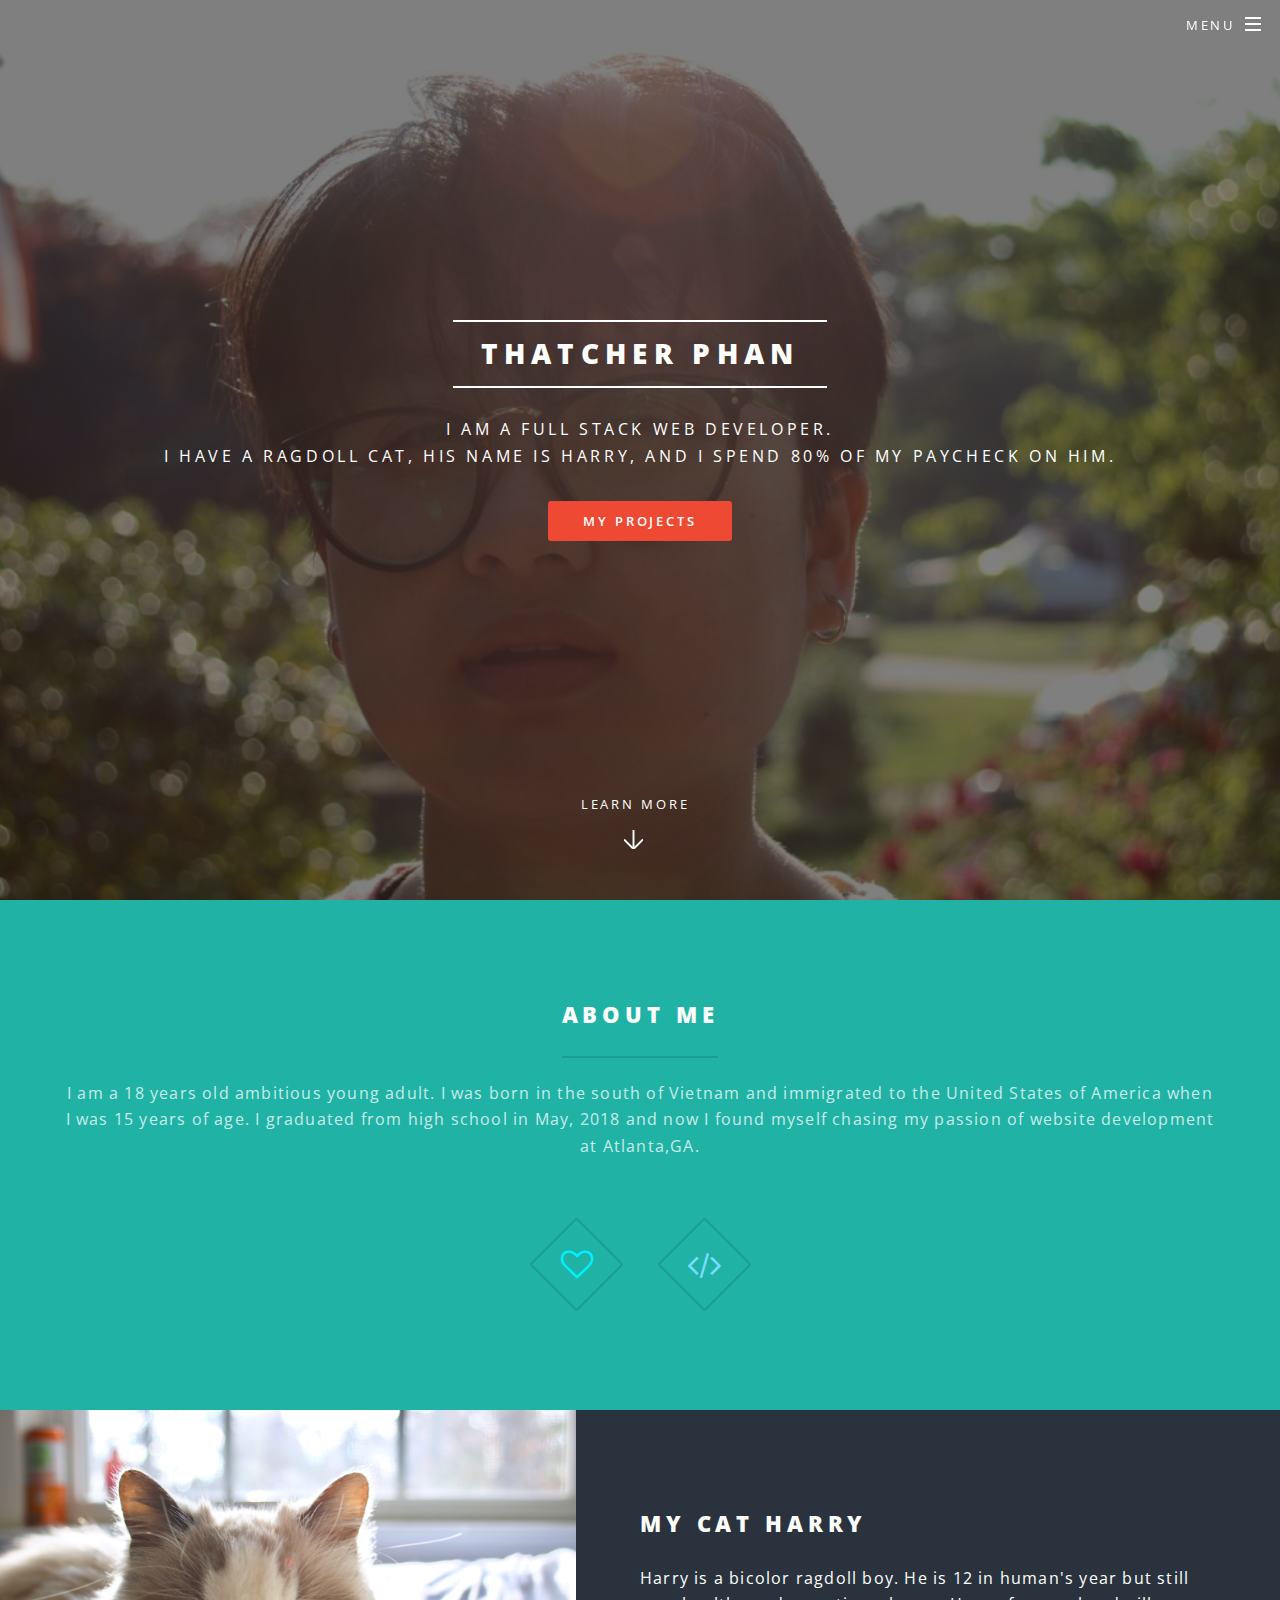
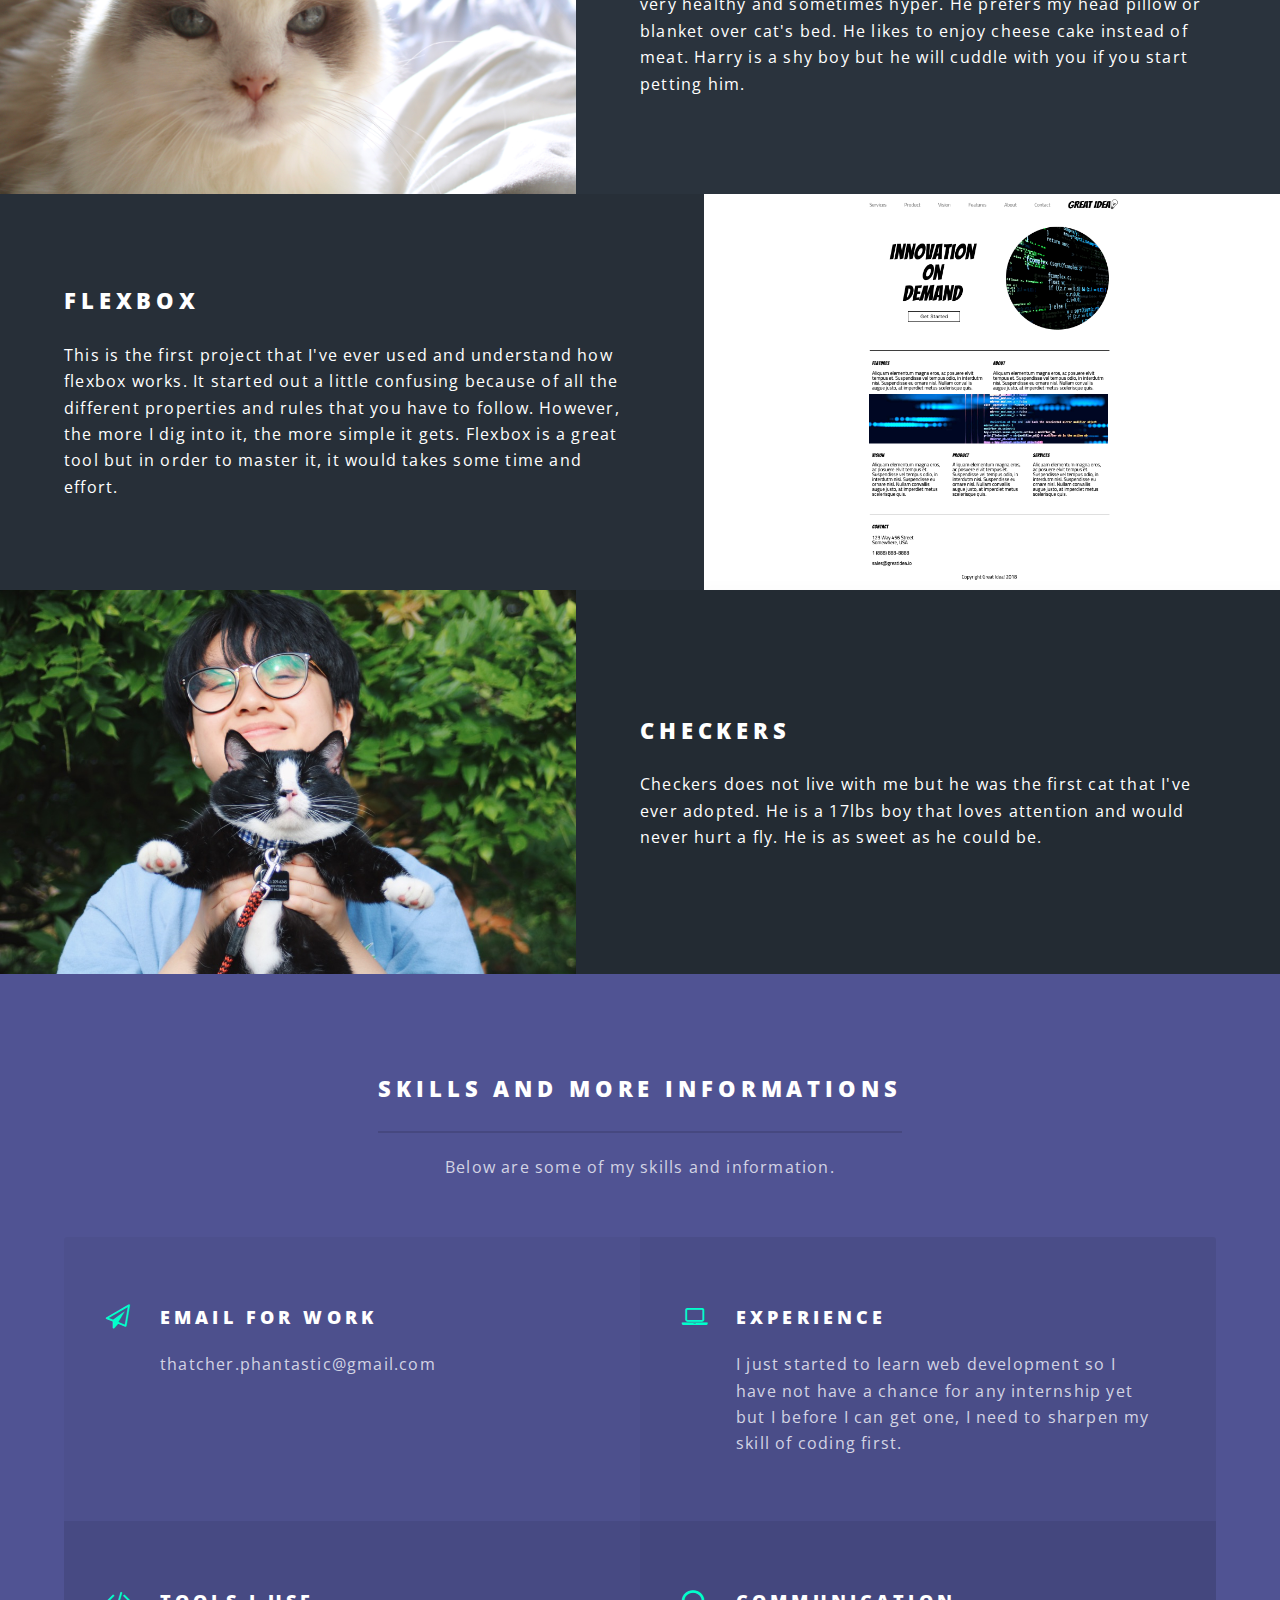
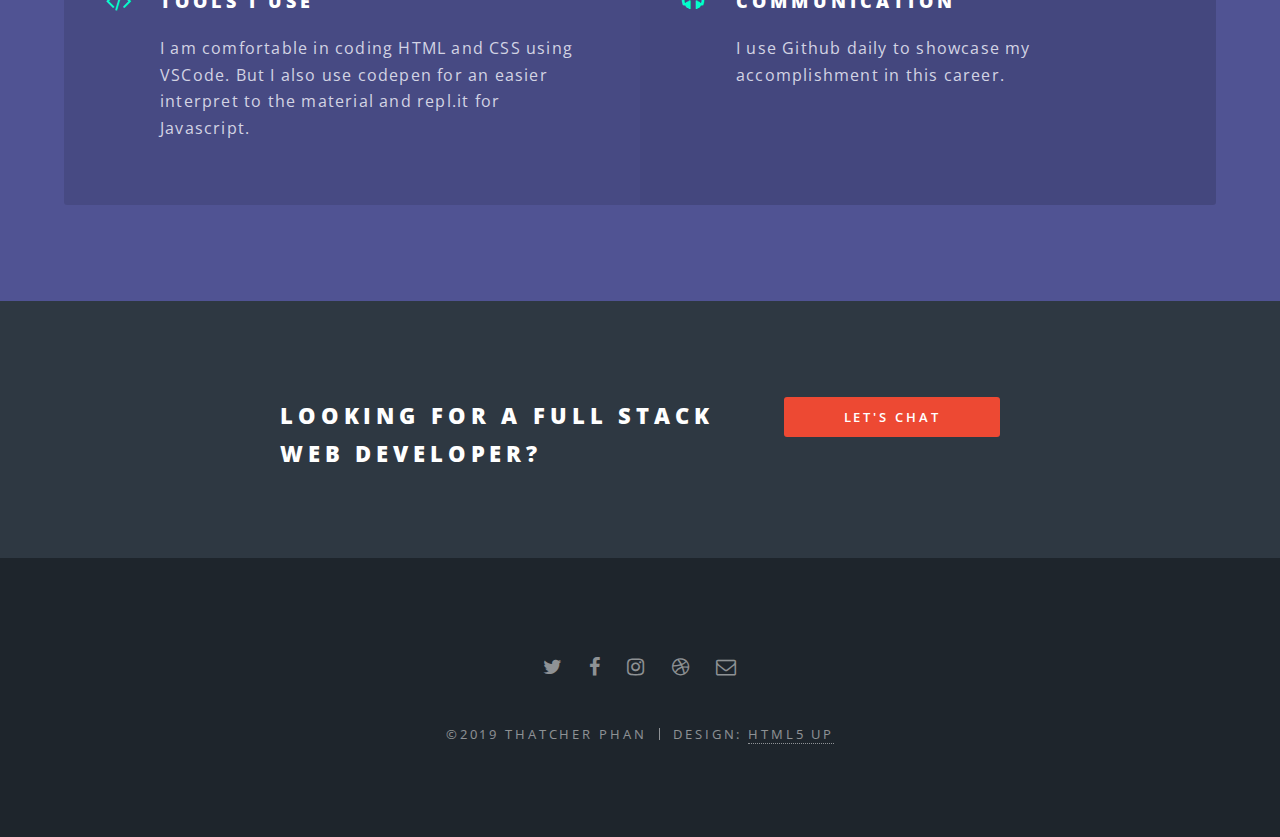
==== commit f6f75e10: "finished portfolio" ====
--- a/portfolio/index.html
+++ b/portfolio/index.html
@@ -19,18 +19,18 @@
 
 				<!-- Header -->
 					<header id="header" class="alt">
-						<h1><a href="index.html">Spectral</a></h1>
+						<h1><a href="index.html">Thatcher Phan</a></h1>
 						<nav id="nav">
 							<ul>
 								<li class="special">
 									<a href="#menu" class="menuToggle"><span>Menu</span></a>
 									<div id="menu">
 										<ul>
-											<li><a href="index.html">Home</a></li>
-											<li><a href="generic.html">Generic</a></li>
-											<li><a href="elements.html">Elements</a></li>
-											<li><a href="#">Sign Up</a></li>
-											<li><a href="#">Log In</a></li>
+											<li><a href="index.html">About Me</a></li>
+											<li><a href="generic.html">My Projects</a></li>
+											<li><a href="elements.html">Contact Me</a></li>
+											<!-- <li><a href="#">Sign Up</a></li>
+											<li><a href="#">Log In</a></li> -->
 										</ul>
 									</div>
 								</li>
@@ -41,12 +41,11 @@
 				<!-- Banner -->
 					<section id="banner">
 						<div class="inner">
-							<h2>Spectral</h2>
-							<p>Another fine responsive<br />
-							site template freebie<br />
-							crafted by <a href="http://html5up.net">HTML5 UP</a>.</p>
+							<h2>Thatcher Phan</h2>
+							<p>I am a full stack web developer. <br />
+							I have a ragdoll cat, his name is Harry, and I spend 80% of my paycheck on him.<br /></p>
 							<ul class="actions special">
-								<li><a href="#" class="button primary">Activate</a></li>
+								<li><a href="#" class="button primary">My Projects</a></li>
 							</ul>
 						</div>
 						<a href="#one" class="more scrolly">Learn More</a>
@@ -56,13 +55,12 @@
 					<section id="one" class="wrapper style1 special">
 						<div class="inner">
 							<header class="major">
-								<h2>Arcu aliquet vel lobortis ata nisl<br />
-								eget augue amet aliquet nisl cep donec</h2>
-								<p>Aliquam ut ex ut augue consectetur interdum. Donec amet imperdiet eleifend<br />
-								fringilla tincidunt. Nullam dui leo Aenean mi ligula, rhoncus ullamcorper.</p>
+								<h2>About Me<br />
+								</h2>
+								<p>I am a 18 years old ambitious young adult. I was born in the south of Vietnam and immigrated to the United States of America when I was 15 years of age. I graduated from high school in May, 2018 and now I found myself chasing my passion of website development at Atlanta,GA. </p>
 							</header>
 							<ul class="icons major">
-								<li><span class="icon fa-diamond major style1"><span class="label">Lorem</span></span></li>
+								<!-- <li><span class="icon fa-diamond major style1"><span class="label">Lorem</span></span></li> -->
 								<li><span class="icon fa-heart-o major style2"><span class="label">Ipsum</span></span></li>
 								<li><span class="icon fa-code major style3"><span class="label">Dolor</span></span></li>
 							</ul>
@@ -72,24 +70,23 @@
 				<!-- Two -->
 					<section id="two" class="wrapper alt style2">
 						<section class="spotlight">
-							<div class="image"><img src="images/pic01.jpg" alt="" /></div><div class="content">
-								<h2>Magna primis lobortis<br />
-								sed ullamcorper</h2>
-								<p>Aliquam ut ex ut augue consectetur interdum. Donec hendrerit imperdiet. Mauris eleifend fringilla nullam aenean mi ligula.</p>
+							<div class="image"><img src="images/harry.JPG" alt="" /></div><div class="content">
+								<h2>My cat Harry<br />
+								</h2>
+								<p>Harry is a bicolor ragdoll boy. He is 12 in human's year but still very healthy and sometimes hyper. He prefers my head pillow or blanket over cat's bed. He likes to enjoy cheese cake instead of meat. Harry is a shy boy but he will cuddle with you if you start petting him. </p>
 							</div>
 						</section>
 						<section class="spotlight">
-							<div class="image"><img src="images/pic02.jpg" alt="" /></div><div class="content">
-								<h2>Tortor dolore feugiat<br />
-								elementum magna</h2>
-								<p>Aliquam ut ex ut augue consectetur interdum. Donec hendrerit imperdiet. Mauris eleifend fringilla nullam aenean mi ligula.</p>
+							<div class="image"><img src="images/1stproj.jpg" alt="" /></div><div class="content">
+								<h2>Flexbox<br /></h2>
+								<p>This is the first project that I've ever used and understand how flexbox works. It started out a little confusing because of all the different properties and rules that you have to follow. However, the more I dig into it, the more simple it gets. Flexbox is a great tool but in order to master it, it would takes some time and effort.</p>
 							</div>
 						</section>
 						<section class="spotlight">
-							<div class="image"><img src="images/pic03.jpg" alt="" /></div><div class="content">
-								<h2>Augue eleifend aliquet<br />
-								sed condimentum</h2>
-								<p>Aliquam ut ex ut augue consectetur interdum. Donec hendrerit imperdiet. Mauris eleifend fringilla nullam aenean mi ligula.</p>
+							<div class="image"><img src="images/checkers.jpg" alt="" /></div><div class="content">
+								<h2>Checkers<br />
+								</h2>
+								<p>Checkers does not live with me but he was the first cat that I've ever adopted. He is a 17lbs boy that loves attention and would never hurt a fly. He is as sweet as he could be.</p>
 							</div>
 						</section>
 					</section>
@@ -98,35 +95,35 @@
 					<section id="three" class="wrapper style3 special">
 						<div class="inner">
 							<header class="major">
-								<h2>Accumsan mus tortor nunc aliquet</h2>
-								<p>Aliquam ut ex ut augue consectetur interdum. Donec amet imperdiet eleifend<br />
-								fringilla tincidunt. Nullam dui leo Aenean mi ligula, rhoncus ullamcorper.</p>
+								<h2>Skills and More informations</h2>
+								<p>Below are some of my skills and information.<br />
+								</p>
 							</header>
 							<ul class="features">
 								<li class="icon fa-paper-plane-o">
-									<h3>Arcu accumsan</h3>
-									<p>Augue consectetur sed interdum imperdiet et ipsum. Mauris lorem tincidunt nullam amet leo Aenean ligula consequat consequat.</p>
+									<h3>Email for Work</h3>
+									<p>thatcher.phantastic@gmail.com</p>
 								</li>
 								<li class="icon fa-laptop">
-									<h3>Ac Augue Eget</h3>
-									<p>Augue consectetur sed interdum imperdiet et ipsum. Mauris lorem tincidunt nullam amet leo Aenean ligula consequat consequat.</p>
+									<h3>Experience</h3>
+									<p>I just started to learn web development so I have not have a chance for any internship yet but I before I can get one, I need to sharpen my skill of coding first.</p>
 								</li>
 								<li class="icon fa-code">
-									<h3>Mus Scelerisque</h3>
-									<p>Augue consectetur sed interdum imperdiet et ipsum. Mauris lorem tincidunt nullam amet leo Aenean ligula consequat consequat.</p>
+									<h3>Tools I Use </h3>
+									<p>I am comfortable in coding HTML and CSS using VSCode. But I also use codepen for an easier interpret to the material and repl.it for Javascript.</p>
 								</li>
 								<li class="icon fa-headphones">
-									<h3>Mauris Imperdiet</h3>
-									<p>Augue consectetur sed interdum imperdiet et ipsum. Mauris lorem tincidunt nullam amet leo Aenean ligula consequat consequat.</p>
+									<h3>Communication</h3>
+									<p>I use Github daily to showcase my accomplishment in this career. </p>
 								</li>
-								<li class="icon fa-heart-o">
+								<!-- <li class="icon fa-heart-o">
 									<h3>Aenean Primis</h3>
 									<p>Augue consectetur sed interdum imperdiet et ipsum. Mauris lorem tincidunt nullam amet leo Aenean ligula consequat consequat.</p>
 								</li>
 								<li class="icon fa-flag-o">
 									<h3>Tortor Ut</h3>
 									<p>Augue consectetur sed interdum imperdiet et ipsum. Mauris lorem tincidunt nullam amet leo Aenean ligula consequat consequat.</p>
-								</li>
+								</li> -->
 							</ul>
 						</div>
 					</section>
@@ -135,12 +132,12 @@
 					<section id="cta" class="wrapper style4">
 						<div class="inner">
 							<header>
-								<h2>Arcue ut vel commodo</h2>
-								<p>Aliquam ut ex ut augue consectetur interdum endrerit imperdiet amet eleifend fringilla.</p>
+								<h2>Looking for a full stack web developer?</h2>
+								<!-- <p>Aliquam ut ex ut augue consectetur interdum endrerit imperdiet amet eleifend fringilla.</p> -->
 							</header>
 							<ul class="actions stacked">
-								<li><a href="#" class="button fit primary">Activate</a></li>
-								<li><a href="#" class="button fit">Learn More</a></li>
+								<li><a href="#" class="button fit primary">Let's Chat</a></li>
+								<!-- <li><a href="#" class="button fit">Contact</a></li> -->
 							</ul>
 						</div>
 					</section>
@@ -155,7 +152,7 @@
 							<li><a href="#" class="icon fa-envelope-o"><span class="label">Email</span></a></li>
 						</ul>
 						<ul class="copyright">
-							<li>&copy; Untitled</li><li>Design: <a href="http://html5up.net">HTML5 UP</a></li>
+							<li>&copy;2019 Thatcher Phan</li><li>Design: <a href="http://html5up.net">HTML5 UP</a></li>
 						</ul>
 					</footer>
 
--- a/portfolio/assets/css/main.css
+++ b/portfolio/assets/css/main.css
@@ -3793,10 +3793,10 @@
 
 	#main > header {
 		padding: 12em 0 10em 0 ;
-		background-image: -moz-linear-gradient(top, rgba(0,0,0,0.5), rgba(0,0,0,0.5)), url("../../images/banner.jpg");
-		background-image: -webkit-linear-gradient(top, rgba(0,0,0,0.5), rgba(0,0,0,0.5)), url("../../images/banner.jpg");
-		background-image: -ms-linear-gradient(top, rgba(0,0,0,0.5), rgba(0,0,0,0.5)), url("../../images/banner.jpg");
-		background-image: linear-gradient(top, rgba(0,0,0,0.5), rgba(0,0,0,0.5)), url("../../images/banner.jpg");
+		background-image: -moz-linear-gradient(top, rgba(0,0,0,0.5), rgba(0,0,0,0.5)), url("../../images/me.jpg");
+		background-image: -webkit-linear-gradient(top, rgba(0,0,0,0.5), rgba(0,0,0,0.5)), url("../../images/me.jpg");
+		background-image: -ms-linear-gradient(top, rgba(0,0,0,0.5), rgba(0,0,0,0.5)), url("../../images/me.jpg");
+		background-image: linear-gradient(top, rgba(0,0,0,0.5), rgba(0,0,0,0.5)), url("../../images/me.jpg");
 		background-attachment: fixed;
 		background-position: center center;
 		background-repeat: no-repeat;
@@ -3943,10 +3943,10 @@
 /* Landing */
 
 	body.landing #page-wrapper {
-		background-image: -moz-linear-gradient(top, rgba(0,0,0,0.5), rgba(0,0,0,0.5)), url("../../images/banner.jpg");
-		background-image: -webkit-linear-gradient(top, rgba(0,0,0,0.5), rgba(0,0,0,0.5)), url("../../images/banner.jpg");
-		background-image: -ms-linear-gradient(top, rgba(0,0,0,0.5), rgba(0,0,0,0.5)), url("../../images/banner.jpg");
-		background-image: linear-gradient(top, rgba(0,0,0,0.5), rgba(0,0,0,0.5)), url("../../images/banner.jpg");
+		background-image: -moz-linear-gradient(top, rgba(0,0,0,0.5), rgba(0,0,0,0.5)), url("../../images/me.jpg");
+		background-image: -webkit-linear-gradient(top, rgba(0,0,0,0.5), rgba(0,0,0,0.5)), url("../../images/me.jpg");
+		background-image: -ms-linear-gradient(top, rgba(0,0,0,0.5), rgba(0,0,0,0.5)), url("../../images/me.jpg");
+		background-image: linear-gradient(top, rgba(0,0,0,0.5), rgba(0,0,0,0.5)), url("../../images/me.jpg");
 		background-attachment: fixed;
 		background-position: center center;
 		background-repeat: no-repeat;
@@ -3964,10 +3964,10 @@
 
 	body.is-mobile.landing #banner,
 	body.is-mobile.landing .wrapper.style4 {
-		background-image: -moz-linear-gradient(top, rgba(0,0,0,0.5), rgba(0,0,0,0.5)), url("../../images/banner.jpg");
-		background-image: -webkit-linear-gradient(top, rgba(0,0,0,0.5), rgba(0,0,0,0.5)), url("../../images/banner.jpg");
-		background-image: -ms-linear-gradient(top, rgba(0,0,0,0.5), rgba(0,0,0,0.5)), url("../../images/banner.jpg");
-		background-image: linear-gradient(top, rgba(0,0,0,0.5), rgba(0,0,0,0.5)), url("../../images/banner.jpg");
+		background-image: -moz-linear-gradient(top, rgba(0,0,0,0.5), rgba(0,0,0,0.5)), url("../../images/me.jpg");
+		background-image: -webkit-linear-gradient(top, rgba(0,0,0,0.5), rgba(0,0,0,0.5)), url("../../images/me.jpg");
+		background-image: -ms-linear-gradient(top, rgba(0,0,0,0.5), rgba(0,0,0,0.5)), url("../../images/me.jpg");
+		background-image: linear-gradient(top, rgba(0,0,0,0.5), rgba(0,0,0,0.5)), url("../../images/me.jpg");
 		background-position: center center;
 		background-repeat: no-repeat;
 		background-size: cover;
